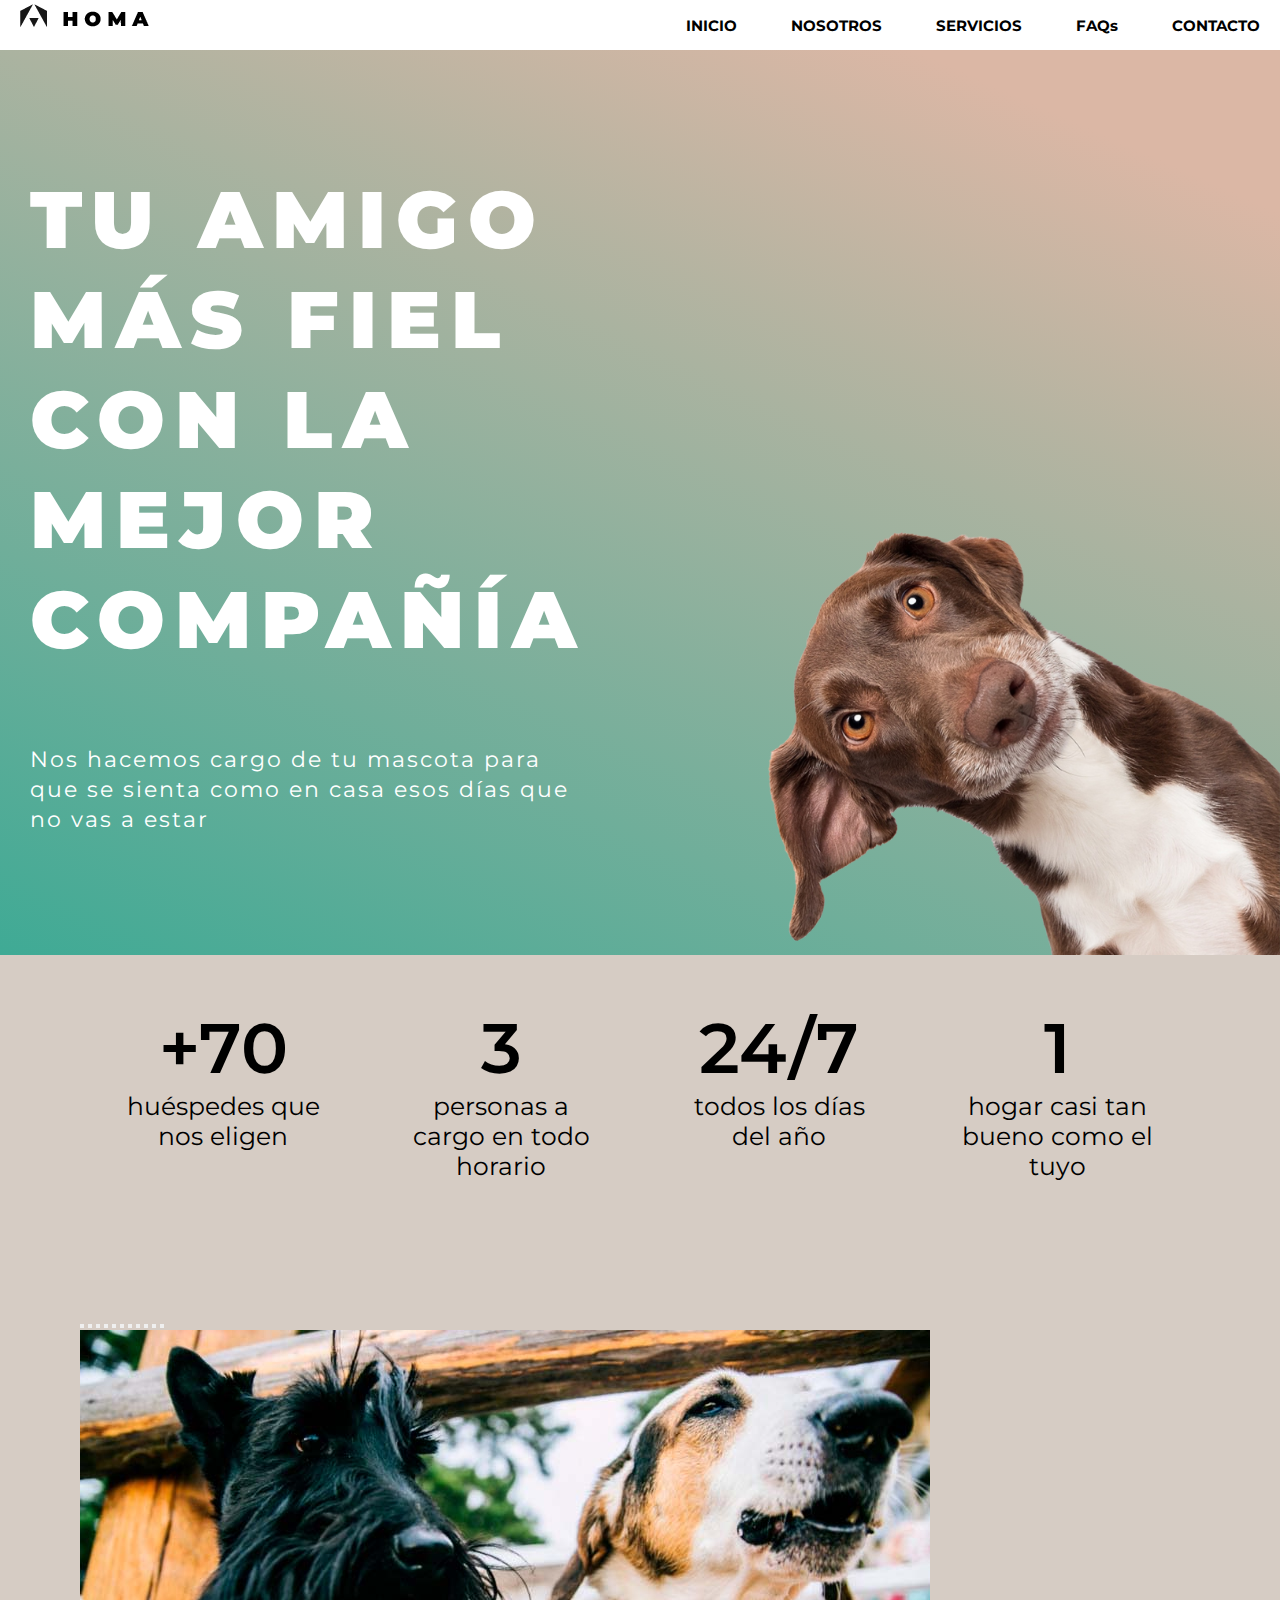
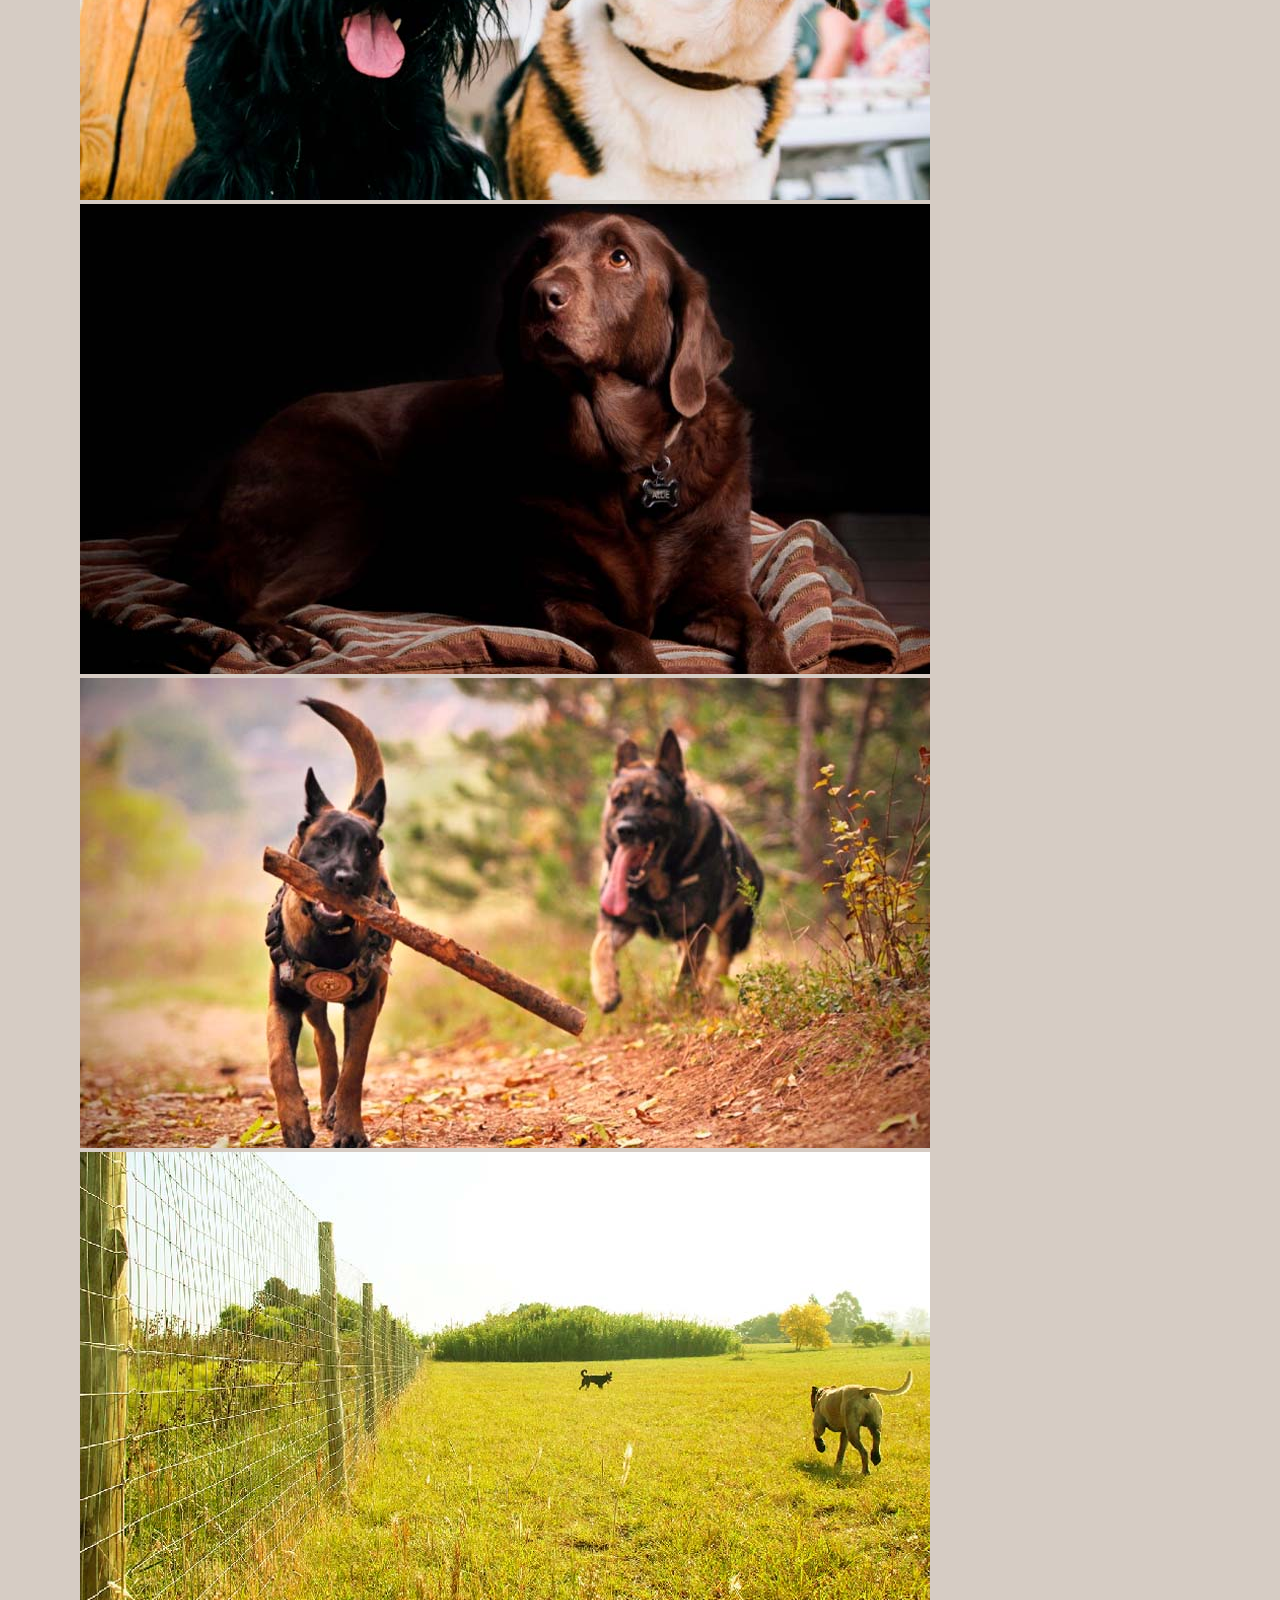
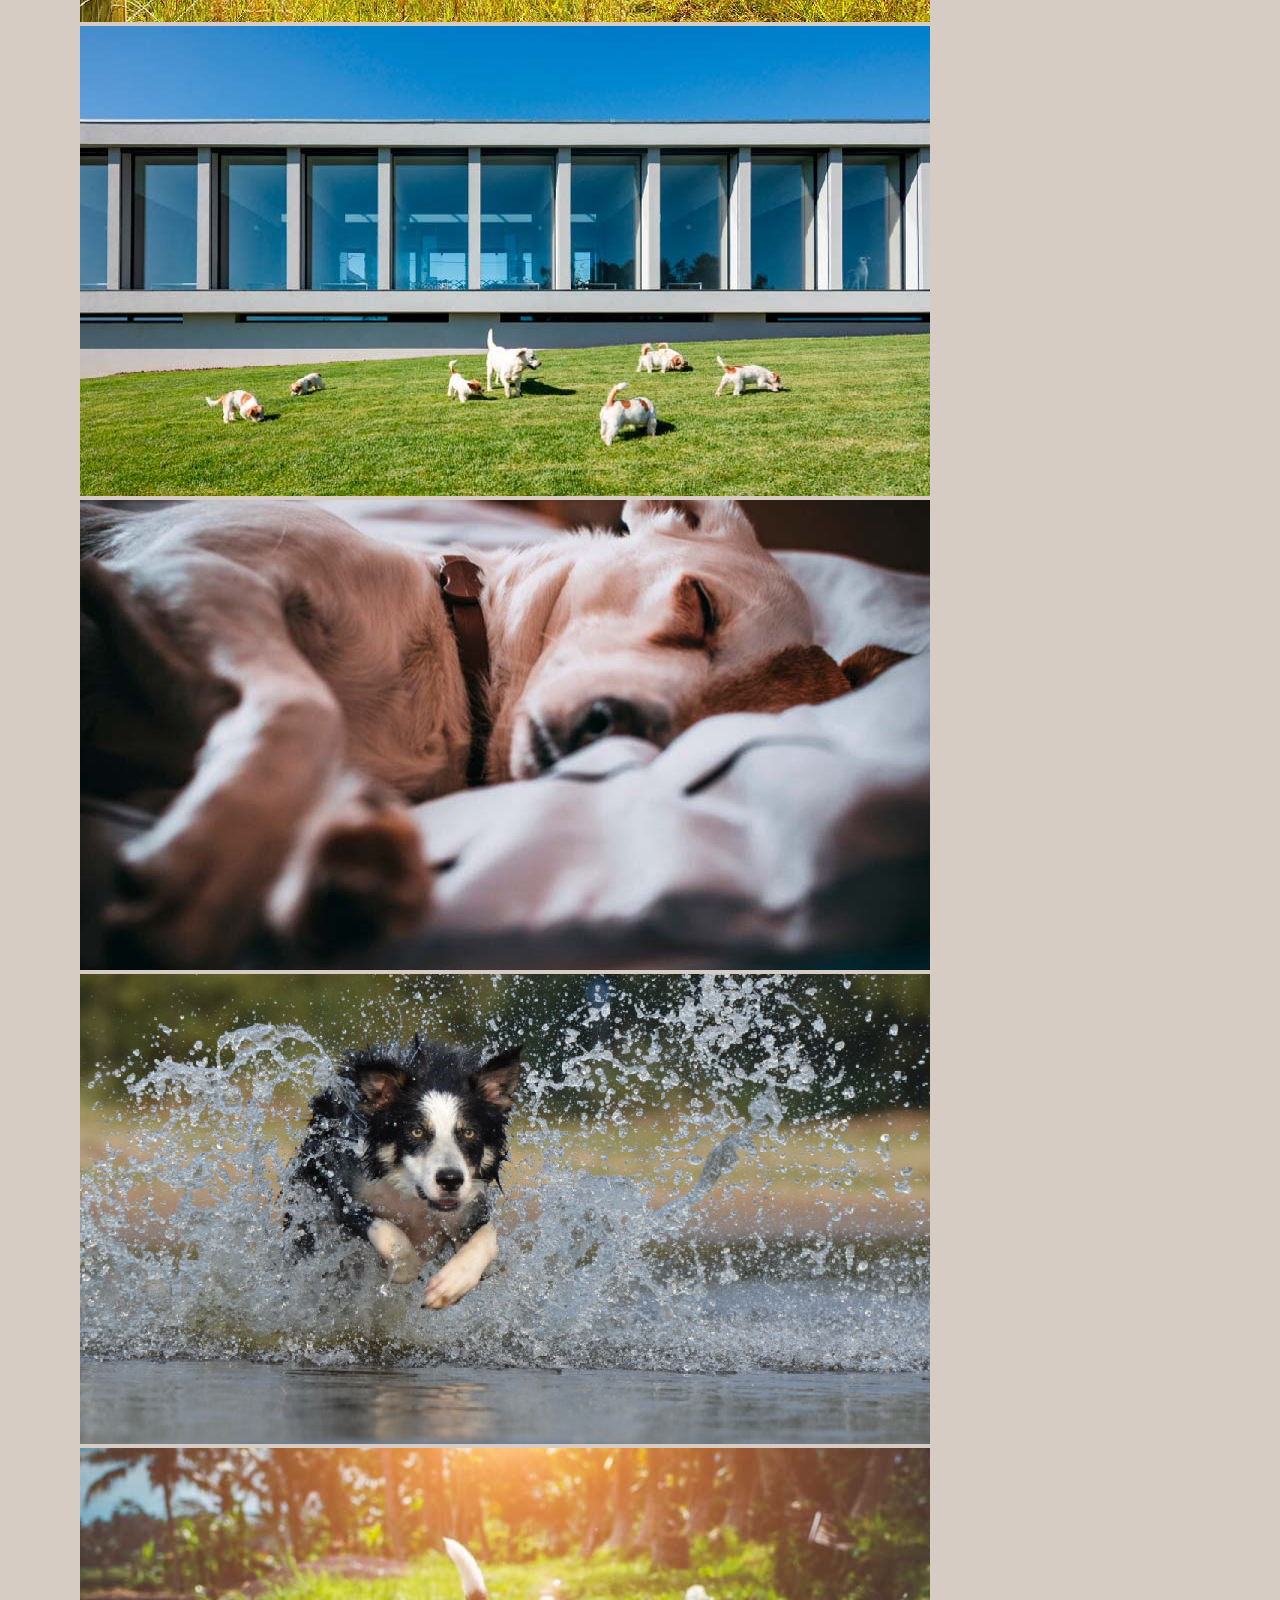
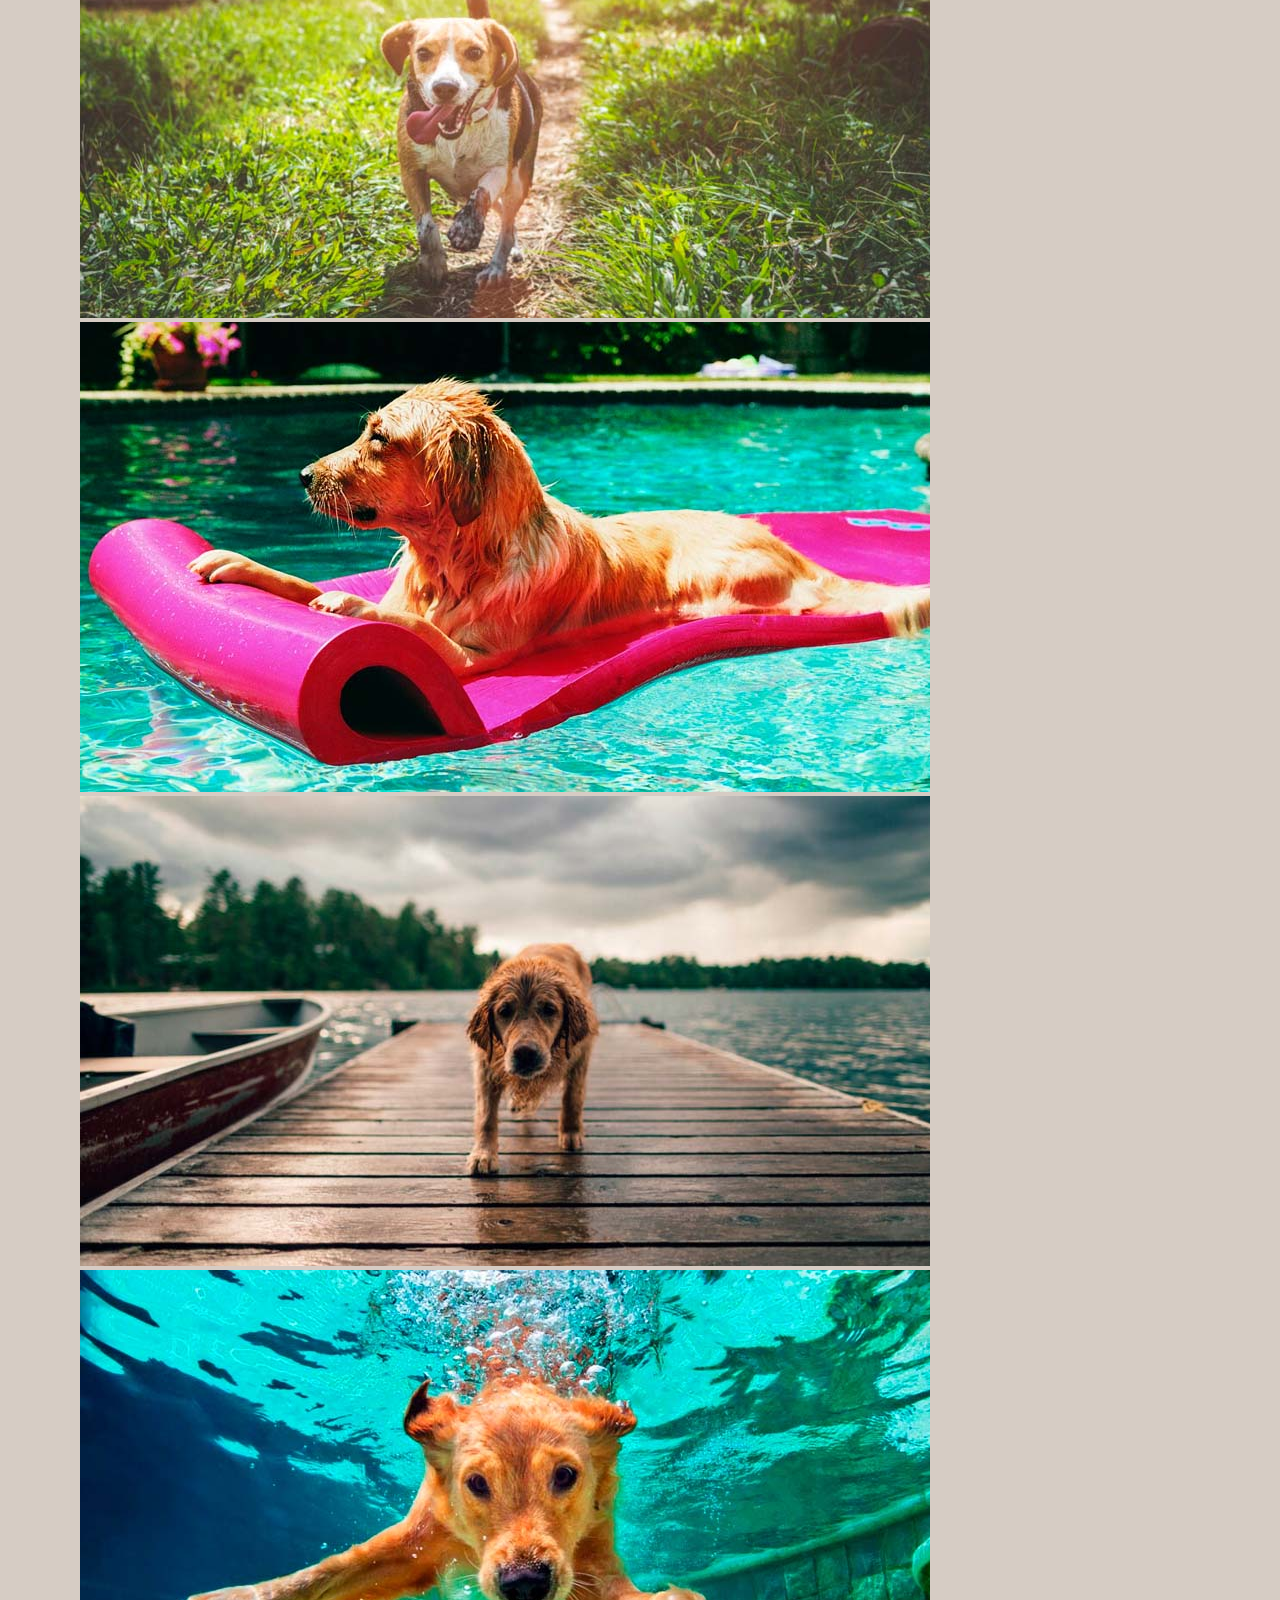
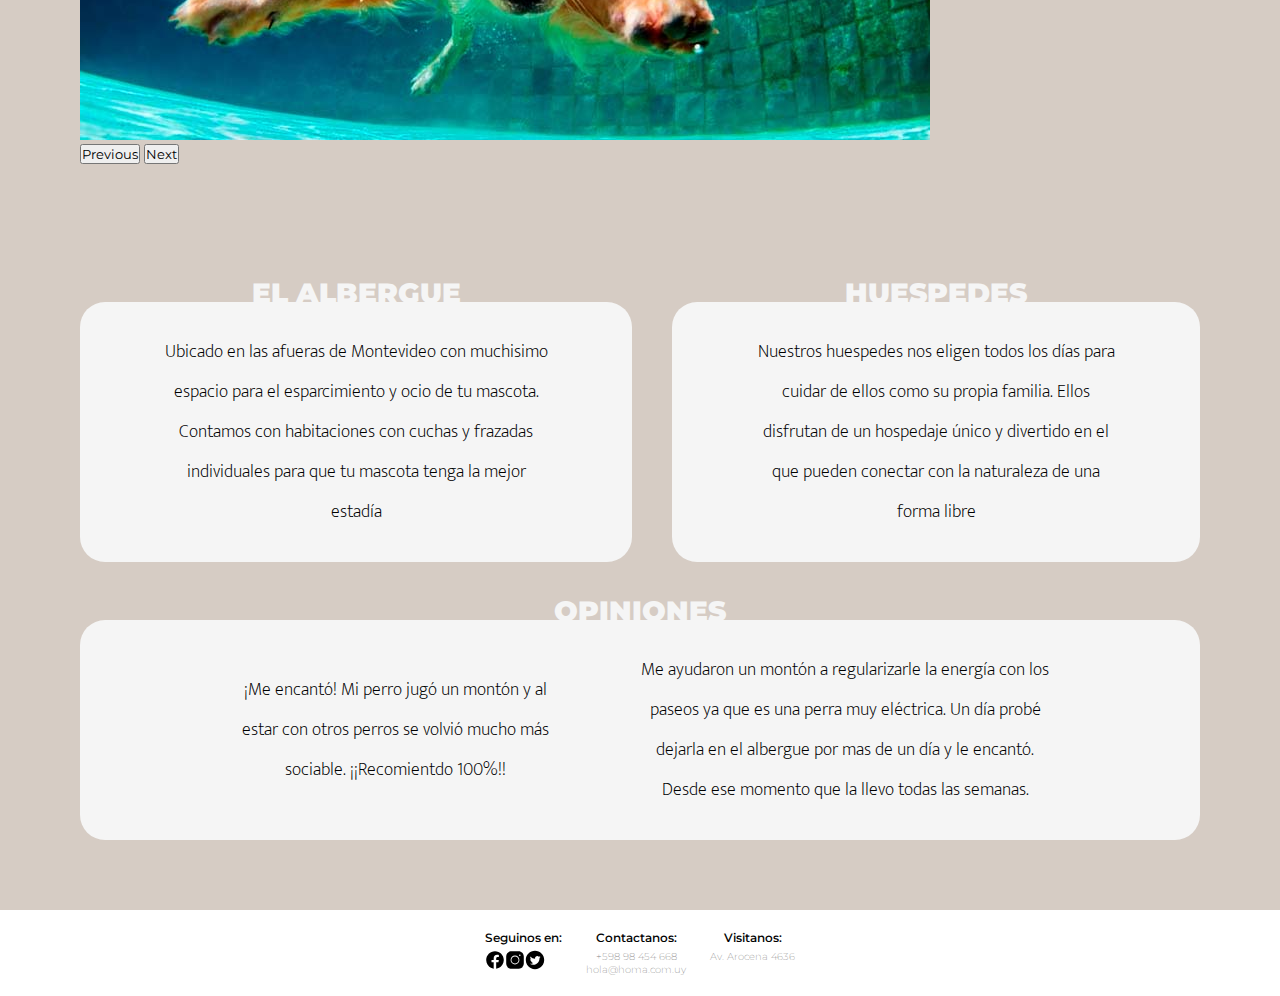
==== index.html @ 196295f3 "first commit" ====
<!DOCTYPE html>
<html lang="en">
<head>
    <meta charset="UTF-8">
    <meta http-equiv="X-UA-Compatible" content="IE=edge">
    <meta name="viewport" content="width=device-width, initial-scale=1.0">
    <link href="https://cdn.jsdelivr.net/npm/bootstrap@5.0.2/dist/css/bootstrap.min.css" rel="stylesheet" integrity="sha384-EVSTQN3/azprG1Anm3QDgpJLIm9Nao0Yz1ztcQTwFspd3yD65VohhpuuCOmLASjC" crossorigin="anonymous">
    <link rel="stylesheet" href="./css/style.css">
    <title>HOMA | Inicio</title>
</head>

<body>
    <header>
        <section>
            <a class="link" href="index.html"><img src="./images/i-logo.png" alt="logo geometrico con texto homa"> </a>
        </section>
        <nav>
            <ul>
                <li>
                    <a href="index.html">INICIO</a>
                </li>
                <li>
                    <a href="./pages/nosotros.html">NOSOTROS</a>
                </li>
                <li>
                    <a href="./pages/servicios.html">SERVICIOS</a>
                </li>
                <ili>
                    <a href="./pages/faqs.html">FAQs</a>
                </li>
                <li>
                    <a href="./pages/contacto.html">CONTACTO</a>
                </li>
            </ul>
        </nav>
    </header>

        <main class="index__main">
            <div class="main__txt">
                <h1 class="main__title">TU AMIGO MÁS FIEL CON LA MEJOR COMPAÑÍA</h1>
                <h2 class="main__title" id="main__subtitle">Nos hacemos cargo de tu mascota para que se sienta como en
                    casa esos días que no vas a estar </h2>
            </div>
            <div class="main__img">
                <img src="./images/main-perro.png" alt="Perro con nieve en la nariz">
            </div>
        </main>

        <section class="index__ribbon">
            <div class="ribbon__txt">
                <h2 class="ribbon__h2">+70</h2>
                <h3 class="ribbon__h3">huéspedes que nos eligen</h3>
            </div>
            <div class="ribbon__txt">
                <h2 class="ribbon__h2">3</h2>
                <h3 class="ribbon__h3">personas a cargo en todo horario</h3>
            </div>
            <div class="ribbon__txt">
                <h2 class="ribbon__h2">24/7</h2>
                <h3 class="ribbon__h3">todos los días del año</h3>
            </div>
            <div class="ribbon__txt">
                <h2 class="ribbon__h2">1</h2>
                <h3 class="ribbon__h3">hogar casi tan bueno como el tuyo</h3>
            </div>
        </section>
    
        <section class="index__images">
            <div id="carouselExampleIndicators" class="carousel slide" data-bs-ride="carousel">
                <div class="carousel-indicators">
                    <button type="button" data-bs-target="#carouselExampleIndicators" data-bs-slide-to="0"
                        class="active" aria-current="true" aria-label="Slide 1"></button>
                    <button type="button" data-bs-target="#carouselExampleIndicators" data-bs-slide-to="1"
                        aria-label="Slide 2"></button>
                    <button type="button" data-bs-target="#carouselExampleIndicators" data-bs-slide-to="2"
                        aria-label="Slide 3"></button>
                    <button type="button" data-bs-target="#carouselExampleIndicators" data-bs-slide-to="3"
                        aria-label="Slide 4"></button>
                    <button type="button" data-bs-target="#carouselExampleIndicators" data-bs-slide-to="4"
                        aria-label="Slide 5"></button>
                    <button type="button" data-bs-target="#carouselExampleIndicators" data-bs-slide-to="5"
                        aria-label="Slide 6"></button>
                    <button type="button" data-bs-target="#carouselExampleIndicators" data-bs-slide-to="6"
                        aria-label="Slide 7"></button>
                    <button type="button" data-bs-target="#carouselExampleIndicators" data-bs-slide-to="7"
                        aria-label="Slide 8"></button>
                    <button type="button" data-bs-target="#carouselExampleIndicators" data-bs-slide-to="8"
                        aria-label="Slide 9"></button>
                    <button type="button" data-bs-target="#carouselExampleIndicators" data-bs-slide-to="9"
                        aria-label="Slide 10"></button>
                    <button type="button" data-bs-target="#carouselExampleIndicators" data-bs-slide-to="10"
                        aria-label="Slide 11"></button>
                </div>
                <div class="carousel-inner">
                    <div class="carousel-item active">
                        <img src="./images/hotel-lago-ocio.jpg" class="d-block w-100" alt="perros negros mojados en la orilla de un rio">
                    </div>
                    <div class="carousel-item">
                        <img src="./images/hotel-cama.jpg" class="d-block w-100" alt="perro marron en su cucha">
                    </div>
                    <div class="carousel-item">
                        <img src="./images/hotel-ocio.jpg" class="d-block w-100" alt="ovejeros alemanes corriendo y jugando">
                    </div>
                    <div class="carousel-item">
                        <img src="./images/hotel-campo.jpg" class="d-block w-100" alt="zona de recreacion de huespedes">
                    </div>
                    <div class="carousel-item">
                        <img src="./images/hotel-canino.jpg" class="d-block w-100" alt="fachada interior del hotel">
                    </div>
                    <div class="carousel-item">
                        <img src="./images/hotel-descanso.jpg" class="d-block w-100" alt="perro descansando en su cucha">
                    </div>
                    <div class="carousel-item">
                        <img src="./images/hotel-lago-01.jpg" class="d-block w-100" alt="perro corriendo hacia el agua del lago">
                    </div>
                    <div class="carousel-item">
                        <img src="./images/hotel-parque.jpg" class="d-block w-100" alt="perro jugando en el sector parquizado">
                    </div>
                    <div class="carousel-item">
                        <img src="./images/hotel-piscina.jpg" class="d-block w-100" alt="perros jugando en la psicina">
                    </div>
                    <div class="carousel-item">
                        <img src="./images/hotel-lago.jpg" class="d-block w-100" alt="perro en un paseo por el muelle">
                    </div>
                    <div class="carousel-item">
                        <img src="./images/hotel-piscina-perro.jpg" class="d-block w-100" alt="perro nadando en la piscina">
                    </div>
                </div>
                <button class="carousel-control-prev" type="button" data-bs-target="#carouselExampleIndicators"
                    data-bs-slide="prev">
                    <span class="carousel-control-prev-icon" aria-hidden="true"></span>
                    <span class="visually-hidden">Previous</span>
                </button>
                <button class="carousel-control-next" type="button" data-bs-target="#carouselExampleIndicators"
                    data-bs-slide="next">
                    <span class="carousel-control-next-icon" aria-hidden="true"></span>
                    <span class="visually-hidden">Next</span>
                </button>
            </div>
        </section>
    
        <div class="index__section">
            <section class="index__info">
                <div class="description" id="albergue">
                    <h3 class="index__title">EL ALBERGUE</h3>
                    <p class="description__txt">Ubicado en las afueras de Montevideo con muchisimo espacio para el esparcimiento y ocio de tu mascota. Contamos con habitaciones con cuchas y frazadas individuales para que tu mascota tenga la mejor estadía</p>
                </div>   
                <div class="description" id="description__huespedes">
                    <h3 class="index__title">HUESPEDES</h3>
                    <p class="description__txt" id="description__txt__huespedes">Nuestros huespedes nos eligen todos los días para cuidar de ellos como su propia familia. Ellos disfrutan de un hospedaje único y divertido en el que pueden conectar con la naturaleza de una forma libre</p>
        
                </div>   
            </section>
        
            <section class="index__opiniones">
                <!-- sección comentarios y testimonios -->
                <div class="description__opiniones">
                    <h3 class=index__title>OPINIONES</h3>
                    <div  class="description__txt" id="description__txt__opiniones" >
                        <p class="opiniones">¡Me encantó! Mi perro jugó un montón y al estar con otros perros se volvió mucho más sociable. ¡¡Recomientdo 100%!!</p>
                        <p class="opiniones" id="opiniones__derecha"> Me ayudaron un montón a regularizarle la energía con los paseos ya que es una perra muy eléctrica. Un día probé dejarla en el albergue por mas de un día y le encantó. Desde ese momento que la llevo todas las semanas. </p>
                    </div>
                </div>
            </section>
        </div>
        
    

    <footer>
        <section>
            <h2 class="socialmedia">Seguinos en:</h2>
            <div class="footerimg">
                <img src="./images/f-facebook.svg" alt="icono de facebook. hacer click para dirigirte a nuestra página">
                <img src="./images/f-instagram.svg" alt="icono de facebook. hacer click para dirigirte a nuestra página">
                <img src="./images/f-twitter.svg" alt="icono de twitter. hacer click para dirigirte a nuestra pagina">
            </div>
        </section>

        <section>
            <h2>Contactanos:</h2>
            <h3>+598 98 454 668</h3>
            <h3>hola@homa.com.uy</h3>
        </section>

        <section>
            <h2>Visitanos:</h2>
            <h3>Av. Arocena 4636</h3>
        </section>

    </footer>
    <script src="https://cdn.jsdelivr.net/npm/bootstrap@5.0.2/dist/js/bootstrap.bundle.min.js" integrity="sha384-MrcW6ZMFYlzcLA8Nl+NtUVF0sA7MsXsP1UyJoMp4YLEuNSfAP+JcXn/tWtIaxVXM" crossorigin="anonymous"></script>
</body>
</html>
---- css/style.css ----
@import url('https://fonts.googleapis.com/css2?family=Montserrat:ital,wght@0,100;0,200;0,300;0,400;0,500;0,600;0,700;0,800;0,900;1,400&family=Mukta:wght@200;300;400;500;600;700;800&display=swap');


/*mobile*/


@media (min-width: 320px) {
    
*{  font-family: 'Montserrat';
}

*{  margin: 0;
    padding: 0;
}

ul li{
    list-style-type: none;
    display: inline-block;
}

p{
    font-family: 'Mukta', sans-serif;
}

header{
    background-color: rgba(255, 255, 255, 0.466);
    margin:10px;
    width: fit-content;
    height: 30px;
    display: flex;
    align-items: center;
}

header section{
    margin: 10px;
}

nav{    
    position: absolute;
    right:20px;
    word-spacing: 50px;
    font-weight: 700;
    font-size: 15px;
    
}

a{
    color: black;
    font-size: 15px;
    transition: 0.25s;
}
a:link{
    text-decoration: none;
}
a:hover{
    color: rgb(148, 148, 148);
}

.a img{
width: 170px;
height: 38px;
}

footer h2 {
    font-size: 12px;
    font-weight: 550;
    color: black;
    text-align: center;
    margin-bottom: 5px;
}

footer h3{
    font-size: 10px;
    color:rgb(133, 133, 133);
    font-weight: 200;
    text-align: center;
}

footer{
    display: flex;
    justify-content: center;
    align-items:flex-start;
    margin-top: 20px;
    margin-bottom: 20px;
}

footer section{
    margin: 0 12px 0 12px
}

footer img{
    height: 20px;
    width: 20px;
}

.socialmedia{
    display: flex;
    flex-direction: column;
    align-items: center;
}

.footerimg{
    display: flex;
    flex-direction: row;
    align-items: center;
}

h1{
    color: rgb(214 204 196);
    line-height: 0.65;
    font-size: 40px;
    font-weight: 900;
    padding-top: 40px;
    text-align: center;
}

.index__content{
    background-color: rgb(214 204 196);
}

.main__txt{
    margin: 20px 30px 20px 30px;
}
.main__title{
    font-size: 30px;
    font-family: 'Montserrat';
    letter-spacing: 10px;
    line-height: 56px;
    color: white;
    font-style: normal;
    font-weight: 900;
    text-align: center;
    grid-area: maintitle;
}

#main__subtitle{
    font-size: 18px;
    font-weight: 400;
    letter-spacing: 2px;
    line-height: 30px;
    color: white;
    grid-area: mainsub;
    padding: 30px 65px 30px 65px;
}

.main__img{
    display: flex;
    justify-content: flex-end;
}

main img{
    margin-top: 30px;
    max-height: 300px;
    grid-area: mainimg;
}

.index__main{
    background: linear-gradient(24deg, rgba(63,170,149,1) 0%, rgba(219,183,165,1) 89%);
    justify-content: space-between;
    display: grid;
    grid-template-areas: 
    "maintitle"
    "mainsub"
    "mainimg";
}

.index__ribbon{
    padding: 20px 25px 20px 25px;
    background-color: rgb(214 204 196);
    display: flex;
    flex-direction: row;
    align-items: flex-start;
}

.ribbon__txt{
    padding: 0px 17px 0px 17px;
    display: flex;
    flex-direction: column;
    align-items: center;
}

.ribbon__h2{
    text-align: center;
    font-size: 30px;
    font-weight: 600;
}

.ribbon__h3{
    text-align: center;
    font-size: 12px;
    font-weight: 400;
}

.index__images{
    background-color: rgb(214 204 196);
    border-radius: 30px;
}

.instalaciones__img{
    width: 100%;
}

.index__section{
    background-color: rgb(214 204 196);
    padding: 20px 0 50px 0;
}

.index__info, .index__opiniones{
    display: flex;
    flex-direction: column;
    align-items: center;
}

.description, .description__opiniones{
    display: flex;
    flex-direction: column;
    align-items: center;
    margin: 20px 50px 20px 50px;
}

.index__title{
    color: rgb(245, 245, 245);
    line-height: 0.65;
    font-size: 28px;
    font-weight: 900;
    text-align: end;
    margin: 0;
}

.description__txt{
    background-color: rgb(245, 245, 245);
    font-size: 18px;
    font-weight: 200;
    text-align: center;
    line-height: 40px;
    padding: 30px 60px 30px 60px;
    border-radius: 25px;

}

.opiniones{
    margin-bottom: 40px;
}

#opiniones__derecha{
    margin: 40px 0 0 0 
}

.main__images{
    background-color: rgb(214 204 196);
    padding: 30px 80px 30px 80px;
    display: flex;
    flex-direction: row;
    justify-content: space-between;
}

.index__img{
    max-width: 12%;
    border-radius: 15px;
    display: flex;
    border: 2px solid white;
}

.nosotros, .servicios, .faqs{
    background-color: rgb(214 204 196);
    padding: 20px;
}
.nosotros__bubble, .servicios__bubble, .faq__bubble{
    background-color: rgb(245, 245, 245);
    border-radius: 25px;
    margin: 20px 0px 20px 0px;
    display: flex;
    flex-direction: column;
    align-items: center;
}

.nosotros__title, .servicios__title{
    color: rgb(84, 160, 148);
    text-align: center;
    font-size: 22px;
    font-weight: 900;
    margin: 30px 20px 10px 20px;
}

#nosotros__title__vision{
    margin: 5px 20px 10px 20px;
}

.nosotros__subtitle{
    text-align: center;
    font-size: 14px;
    font-weight: 500;
    padding: 10px;
}

.nosotros__txt, .servicios__txt, .faqs__txt{
    font-size: 16px;
    font-weight: 300;
    text-align: center;
    margin: 0 15px 0 15px;
    padding: 0 20px 30px 20px;
}

.nosotros__cofounders{
    display: flex;
    align-items: center;
    display: grid;
    grid-template-columns: 1fr 1fr ;
}
.cofounder{
    display: flex;
    flex-direction: column;
    align-items: center;
    padding: 10px;
}

#cofounder1{
    padding: 0 0 0 35px;
}

#cofounder2{
    padding: 0 35px 0 0;
}
.equipo__icon{
    max-width: 60px;
}

.equipo__img{
    max-width: 90%;
    margin-top: 20px;
}


.faq__title{
    line-height: 1;
}

.faq__title__2{
    padding-top: 10px;
}

.faqs__enquiry{
    margin: 30px 15px 30px 15px;
}

#faqs__question{
    font-size: 15px;
    font-weight: 500;
    padding-bottom: 10px;
    margin-bottom: 0;
}

.formulario{
    width: 100%;
    height: 75vh;
    background-color: rgb(214 204 196);
}
}


/*desktop*/

@media (min-width: 1024px){

    main h1{
        text-align: left;
        margin-left: 20px;
    }

    .index__main{
        display: grid;
        grid-template-columns: 60% 40%;
        min-height: 800px;
        grid-template-areas: none;
    }

    .main__txt{
        display: flex;
        flex-direction: column;
    }
    
    .main__title{
        font-size: 80px;
        font-family: 'Montserrat';
        letter-spacing: 10px;
        line-height: 100px;
        color:white;
        font-style: normal;
        font-weight: 900;
        text-align: left;
        margin: 100px 150px 75px 0;
        padding: 0;
    }
    
    #main__subtitle{
        font-size: 22px;
        font-weight: 400;
        letter-spacing: 2px;
        margin: 0 150px 100px 0;
        padding: 0;
    }

    .main__img{
        display: flex;
        align-items: flex-end;
        justify-content: flex-end;
    }

    main img{
        margin: 0;
        width: 100%;
        max-height: 100%;
        object-fit: cover;
        object-position: bottom;
    }

    .index__ribbon{
        padding: 50px 50px 50px 50px;
        background-color: rgb(214 204 196);
        justify-content: space-evenly;
    }
    
    .ribbon__txt{
        padding: 0;
        display: flex;
        flex-direction: column;
        align-items: center;
        max-width: 210px;
    }
    
    .ribbon__h2{
        text-align: center;
        font-size: 70px;
        font-weight: 600;
    }
    
    .ribbon__h3{
        text-align: center;
        font-size: 25px;
        font-weight: 400;
    }

    .index__images{
        background-color: rgb(214 204 196);
        border-radius: 0;
        padding: 80px;
    }

    .carousel-inner{
        border-radius: 30px;
    }


    .index__info{
        display: flex;
        flex-direction: row;
        align-items: center;
    }
    
    .description{
        display: flex;
        flex-direction: column;
        align-items: center;
        margin: 20px 20px 20px 80px;
    }

    #description__huespedes{
        margin: 20px 80px 20px 20px;
    }
    

    .index__title{
        color: rgb(245, 245, 245);
        line-height: 0.65;
        font-size: 28px;
        font-weight: 900;
        text-align: end;
    }
    
    .description__txt{
        background-color: rgb(245, 245, 245);
        font-size: 18px;
        font-weight: 200;
        text-align: center;
        line-height: 40px;
        padding: 30px 80px 30px 80px;
        border-radius: 25px;
    
    }

    .main__images{
        padding: 20px 80px 20px 80px;
    }

    .index__opiniones{
        display: flex;
        flex-direction: column;
        align-items: center;
        margin: 20px 80px 20px 80px;
        padding: 0
    }

    .description__opiniones{
        margin: 0;
        width: fit-content;
    }

    #description__txt__opiniones{
        display: flex;
        flex-direction: row;
        align-items: center;
        padding: 20px 150px 20px 150px;
    }

    .nosotros__bubble, .faq__bubble{
        margin: 10px 10px 10px 10px;
    }

    .servicios__bubble{
        margin: 40px 20px 40px 20px;
    }

    .servicios__txt{
        padding: 5px 50px 50px 50px;
    }

    .equipo{
            grid-area: equipo;
        }
    
    .comienzos{
            grid-area: comienzos;
        }
    
    .mv{
            grid-area: mv;
        }
    
    .valores{
            grid-area: valores;
        }

    .nosotros{
            display: grid;
            grid-template-areas: 
            "equipo equipo equipo mv valores"
            "equipo equipo equipo mv valores"
            "equipo equipo equipo mv valores"
            "comienzos comienzos comienzos mv valores";
            }

    .opiniones{
        max-width: 50%;
        padding: 10px 40px 10px 0px;
        margin: 0;
    }

    #opiniones__derecha{
        padding: 10px 0px 10px 40px;
        margin: 0;
    }

    .servicios{
        display: grid;
        grid-template-columns: 1fr 1fr 1fr;
        grid-template-rows: 100%;
    }

}
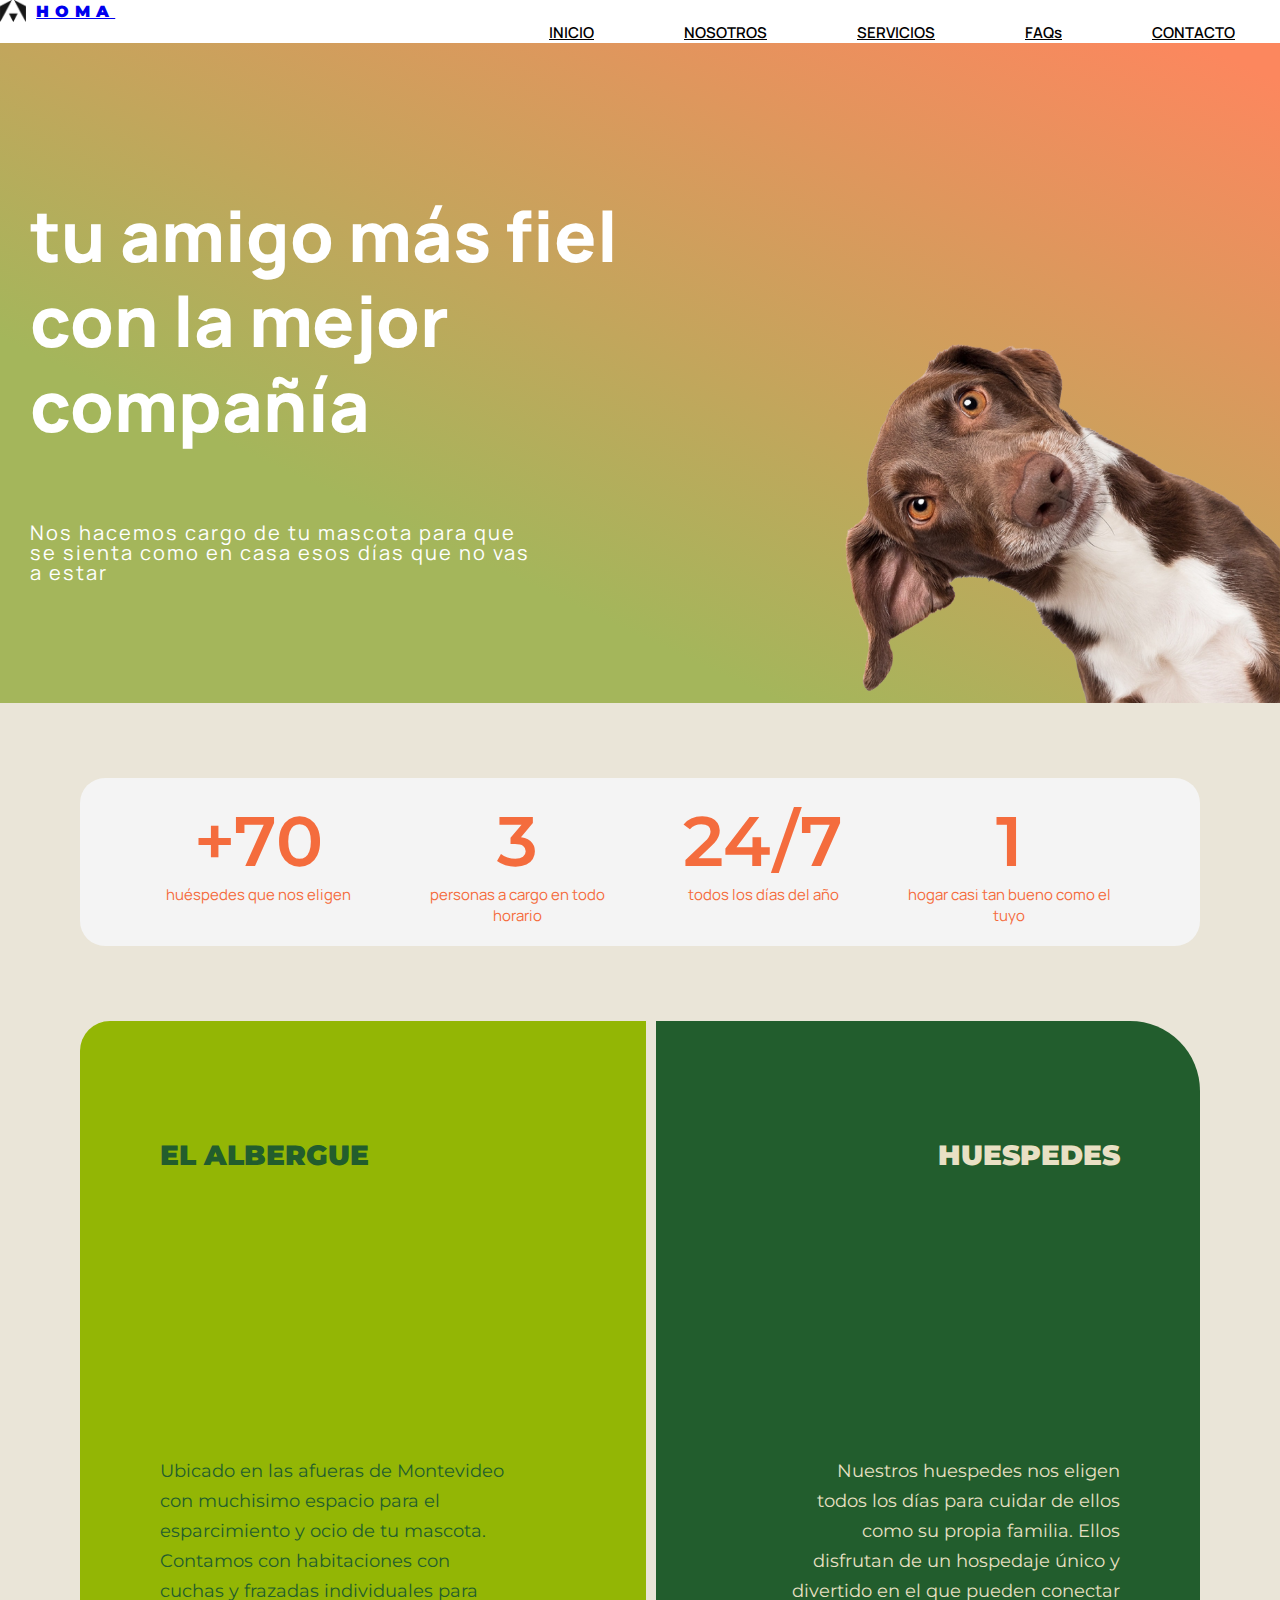
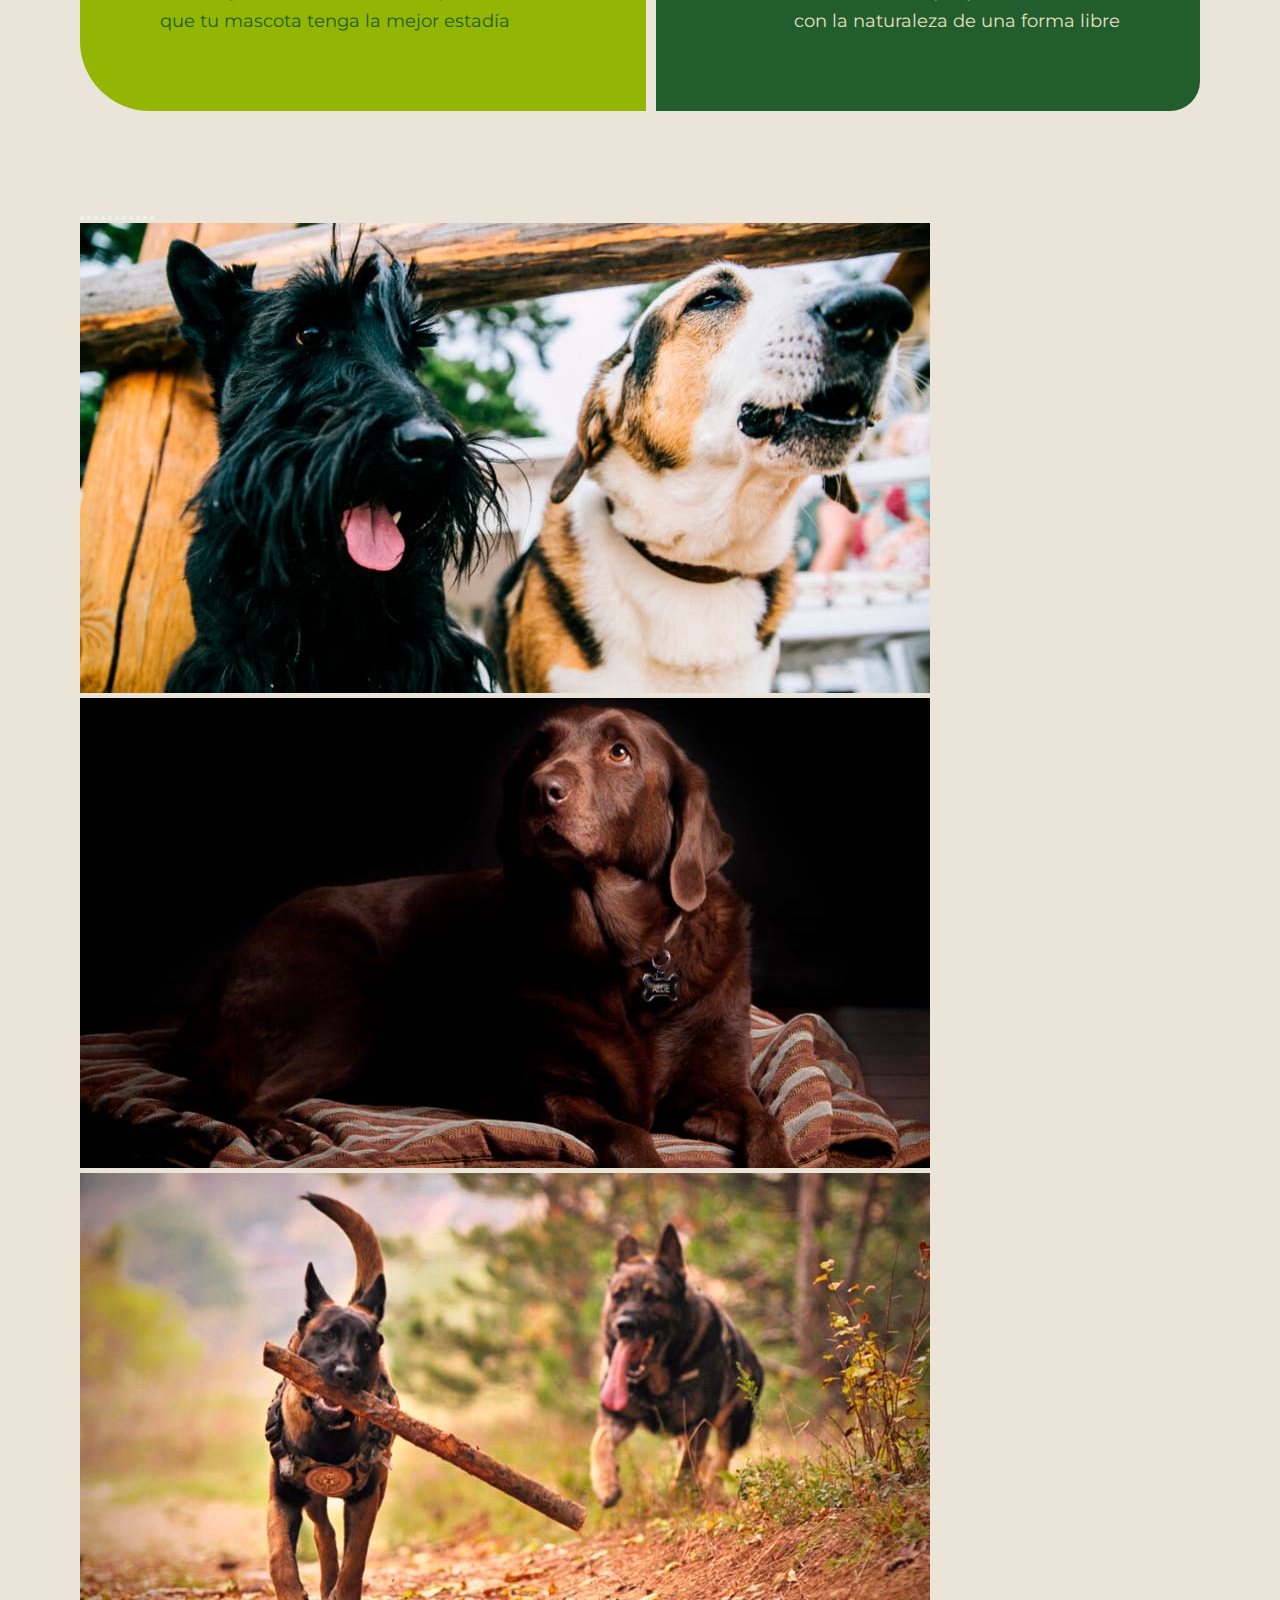
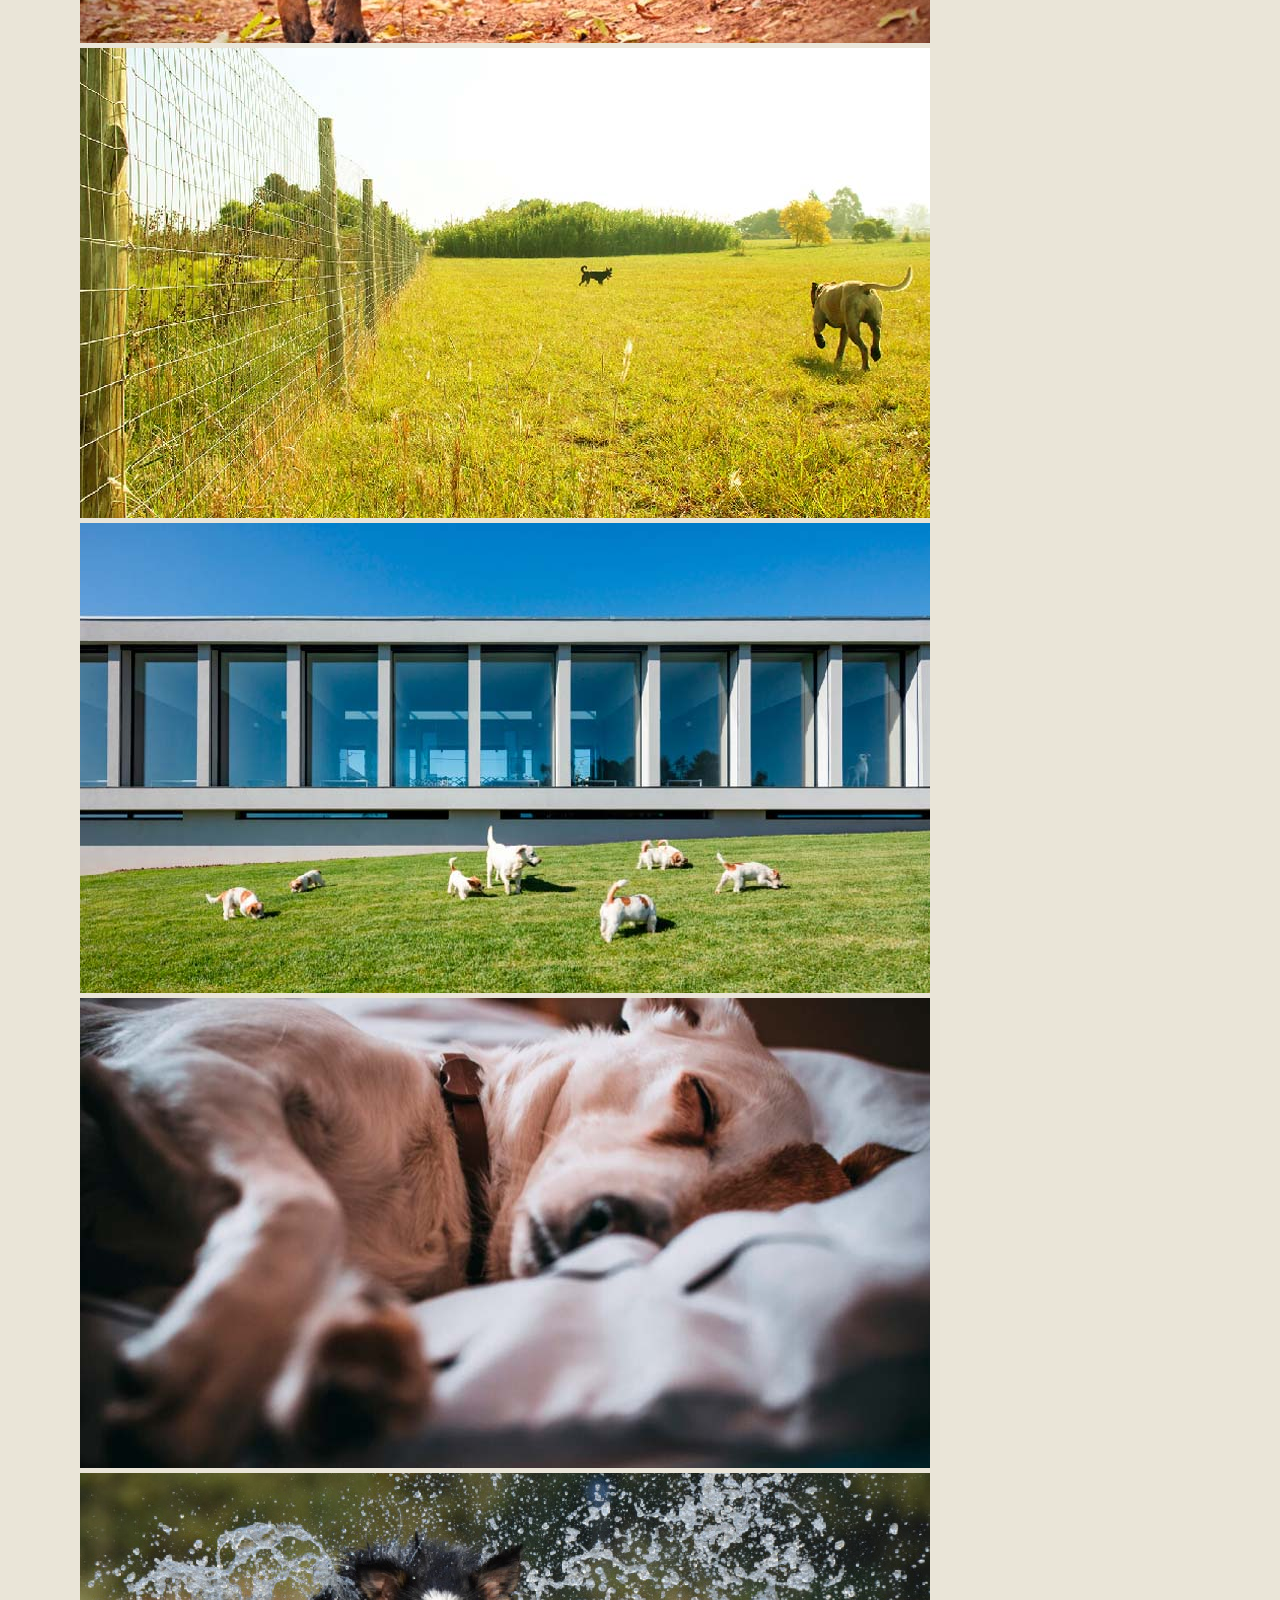
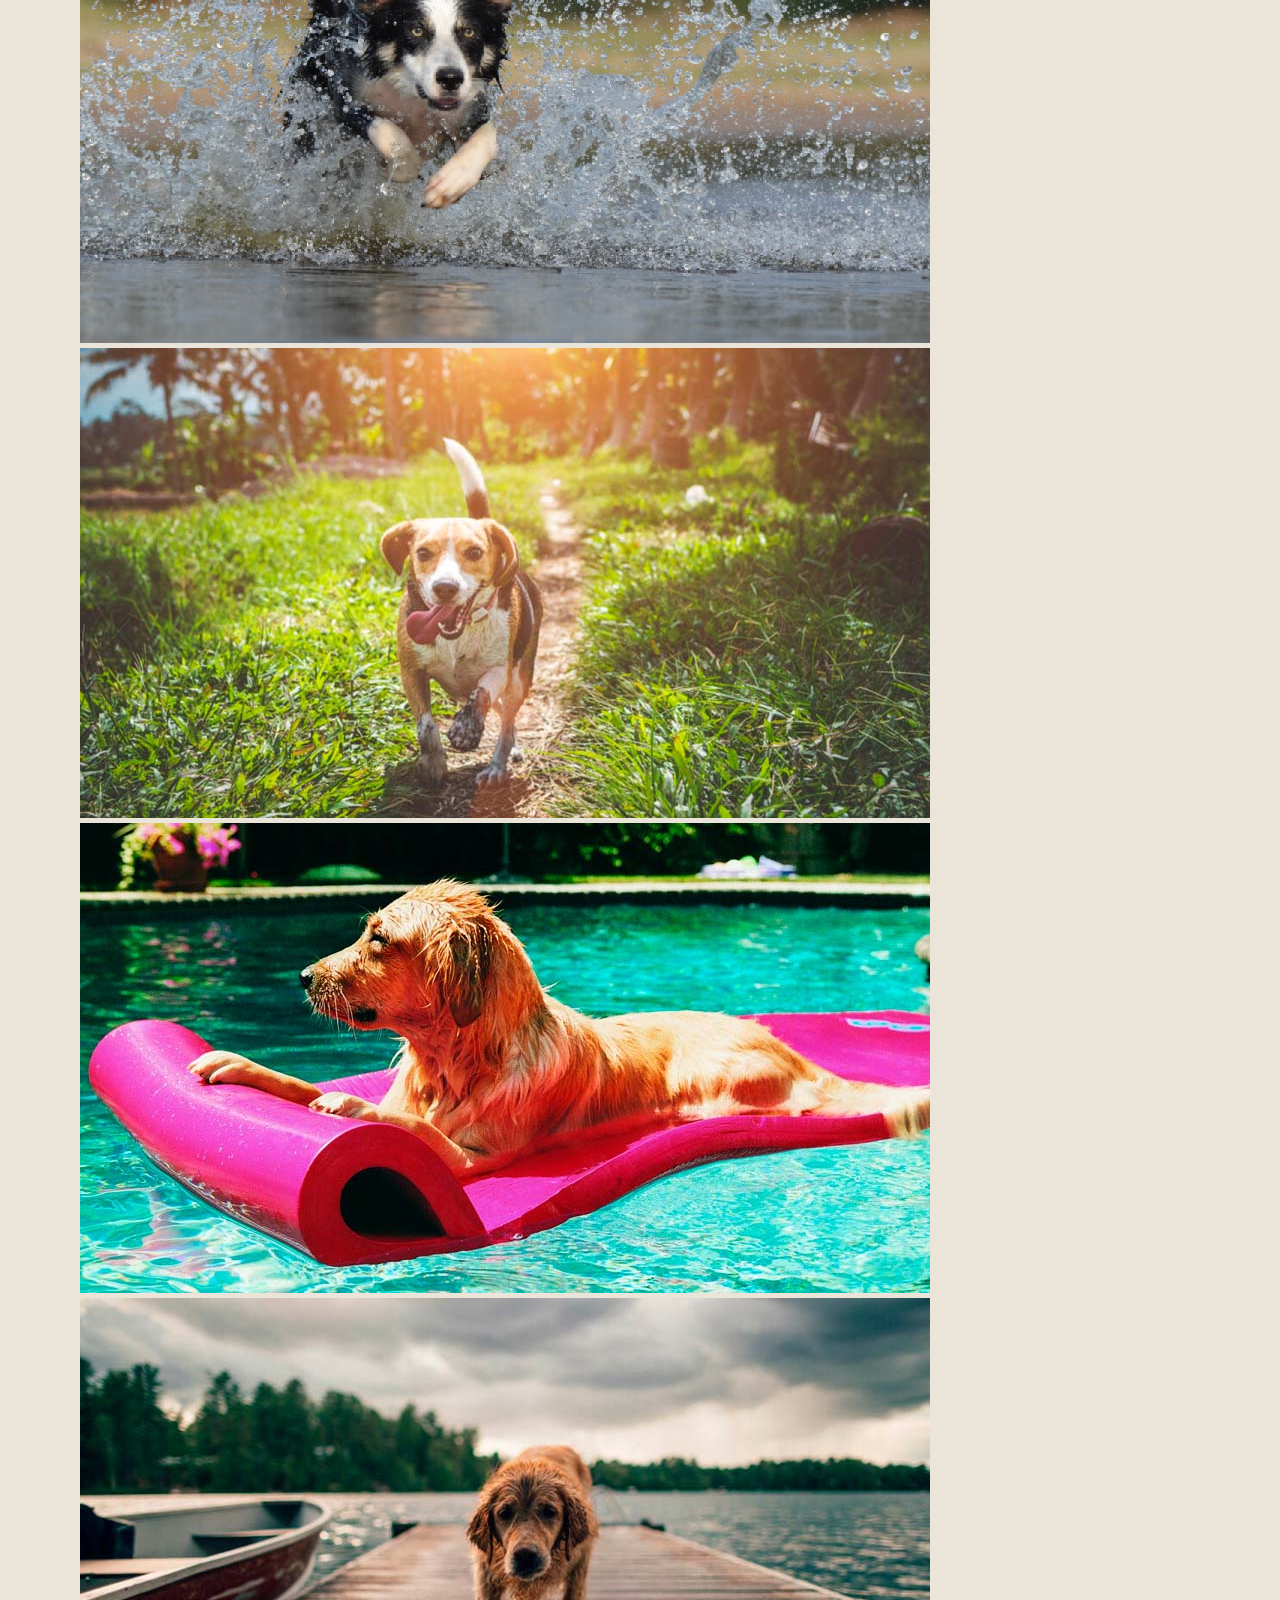
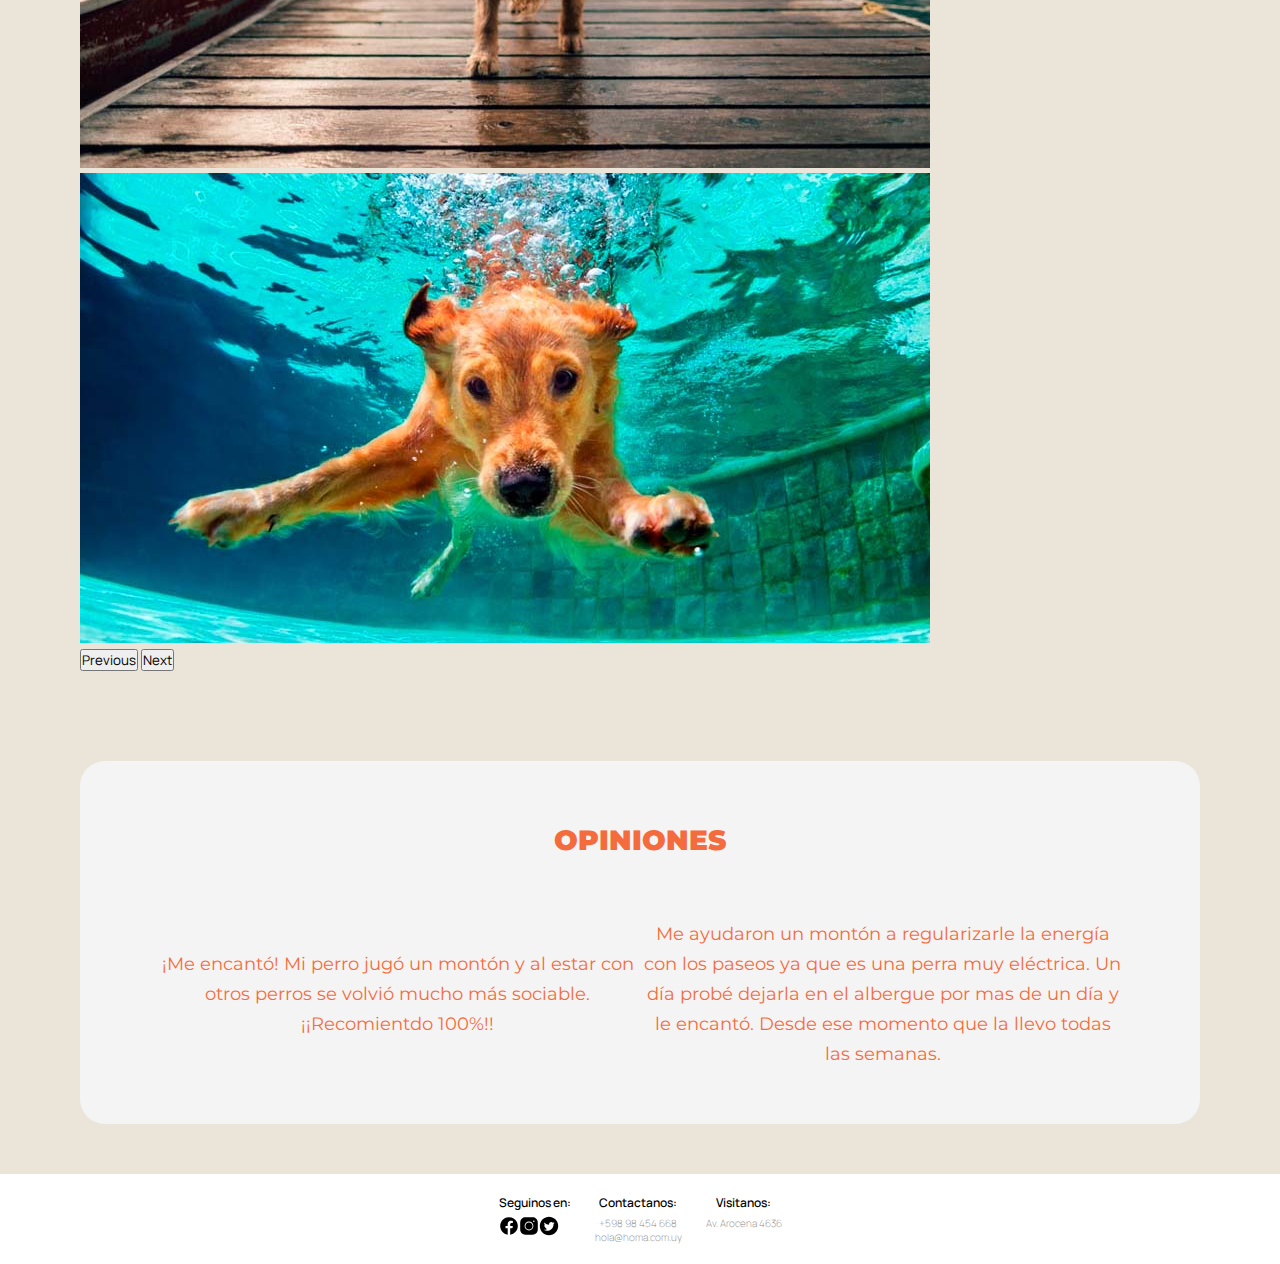
==== commit 30bb1147: "tercera pre entrega. cambios en htmls y colores de marca" ====
--- a/index.html
+++ b/index.html
@@ -4,166 +4,175 @@
     <meta charset="UTF-8">
     <meta http-equiv="X-UA-Compatible" content="IE=edge">
     <meta name="viewport" content="width=device-width, initial-scale=1.0">
+    <meta name="keywords" content="mascota, perro, hotel, veterinaria, albergue, gato">
+    <meta name="description" content="HOMA | Albergue de mascotas. Hotel - Guardería - Paseos - Traslados - Socialización | Atención las 24hs de los 365 días del año">
     <link href="https://cdn.jsdelivr.net/npm/bootstrap@5.0.2/dist/css/bootstrap.min.css" rel="stylesheet" integrity="sha384-EVSTQN3/azprG1Anm3QDgpJLIm9Nao0Yz1ztcQTwFspd3yD65VohhpuuCOmLASjC" crossorigin="anonymous">
-    <link rel="stylesheet" href="./css/style.css">
-    <title>HOMA | Inicio</title>
+    <link rel="stylesheet" href="./css/sassstyle.css">
+    <title>HOMA | INICIO</title>
 </head>
-
 <body>
     <header>
-        <section>
-            <a class="link" href="index.html"><img src="./images/i-logo.png" alt="logo geometrico con texto homa"> </a>
-        </section>
-        <nav>
-            <ul>
-                <li>
-                    <a href="index.html">INICIO</a>
-                </li>
-                <li>
-                    <a href="./pages/nosotros.html">NOSOTROS</a>
-                </li>
-                <li>
-                    <a href="./pages/servicios.html">SERVICIOS</a>
-                </li>
-                <ili>
-                    <a href="./pages/faqs.html">FAQs</a>
-                </li>
-                <li>
-                    <a href="./pages/contacto.html">CONTACTO</a>
-                </li>
-            </ul>
+        <nav class="navbar navbar-expand-lg navbar-light bg-light">
+            <div class="container-fluid">
+                <div class="navbar-logo">
+                    <img class="img-logo" src="./images/i-logo.png" alt="">
+                    <a class="navbar-brand" href="./index.html">HOMA</a>
+                </div>
+                <button class="navbar-toggler" type="button" data-bs-toggle="collapse" data-bs-target="#navbarNav"
+                    aria-controls="navbarNav" aria-expanded="false" aria-label="Toggle navigation">
+                    <span class="navbar-toggler-icon"></span>
+                </button>
+                <div class="collapse navbar-collapse" id="navbarNav">
+                    <ul class="navbar-nav">
+                        <li class="nav-item">
+                            <a class="nav-link" aria-current="page" href="./index.html">INICIO</a>
+                        </li>
+                        <li class="nav-item">
+                            <a class="nav-link" href="./pages/nosotros.html">NOSOTROS</a>
+                        </li>
+                        <li class="nav-item">
+                            <a class="nav-link" href="./pages/servicios.html">SERVICIOS</a>
+                        </li>
+                        <li class="nav-item">
+                            <a class="nav-link" href="./pages/faqs.html">FAQs</a>
+                        </li>
+                        <li class="nav-item">
+                            <a class="nav-link" href="./pages/contacto.html">CONTACTO</a>
+                        </li>
+                    </ul>
+                </div>
+            </div>
         </nav>
     </header>
 
-        <main class="index__main">
+    <main class="index__main">
             <div class="main__txt">
-                <h1 class="main__title">TU AMIGO MÁS FIEL CON LA MEJOR COMPAÑÍA</h1>
+                <h1 class="main__title">tu amigo más fiel con la mejor compañía</h1>
                 <h2 class="main__title" id="main__subtitle">Nos hacemos cargo de tu mascota para que se sienta como en
                     casa esos días que no vas a estar </h2>
             </div>
             <div class="main__img">
                 <img src="./images/main-perro.png" alt="Perro con nieve en la nariz">
             </div>
-        </main>
-
-        <section class="index__ribbon">
-            <div class="ribbon__txt">
-                <h2 class="ribbon__h2">+70</h2>
-                <h3 class="ribbon__h3">huéspedes que nos eligen</h3>
-            </div>
-            <div class="ribbon__txt">
-                <h2 class="ribbon__h2">3</h2>
-                <h3 class="ribbon__h3">personas a cargo en todo horario</h3>
-            </div>
-            <div class="ribbon__txt">
-                <h2 class="ribbon__h2">24/7</h2>
-                <h3 class="ribbon__h3">todos los días del año</h3>
-            </div>
-            <div class="ribbon__txt">
-                <h2 class="ribbon__h2">1</h2>
-                <h3 class="ribbon__h3">hogar casi tan bueno como el tuyo</h3>
-            </div>
-        </section>
+    </main>
+
+    <section class="ribbon">
+            <div class="index__ribbon">
+                <div class="ribbon__txt">
+                    <h2 class="ribbon__h2">+70</h2>
+                    <h3 class="ribbon__h3">huéspedes que nos eligen</h3>
+                </div>
+                <div class="ribbon__txt">
+                    <h2 class="ribbon__h2">3</h2>
+                    <h3 class="ribbon__h3">personas a cargo en todo horario</h3>
+                </div>
+                <div class="ribbon__txt">
+                    <h2 class="ribbon__h2">24/7</h2>
+                    <h3 class="ribbon__h3">todos los días del año</h3>
+                </div>
+                <div class="ribbon__txt">
+                    <h2 class="ribbon__h2">1</h2>
+                    <h3 class="ribbon__h3">hogar casi tan bueno como el tuyo</h3>
+                </div>
+            </div>
+            
+    </section>
     
-        <section class="index__images">
-            <div id="carouselExampleIndicators" class="carousel slide" data-bs-ride="carousel">
-                <div class="carousel-indicators">
-                    <button type="button" data-bs-target="#carouselExampleIndicators" data-bs-slide-to="0"
-                        class="active" aria-current="true" aria-label="Slide 1"></button>
-                    <button type="button" data-bs-target="#carouselExampleIndicators" data-bs-slide-to="1"
-                        aria-label="Slide 2"></button>
-                    <button type="button" data-bs-target="#carouselExampleIndicators" data-bs-slide-to="2"
-                        aria-label="Slide 3"></button>
-                    <button type="button" data-bs-target="#carouselExampleIndicators" data-bs-slide-to="3"
-                        aria-label="Slide 4"></button>
-                    <button type="button" data-bs-target="#carouselExampleIndicators" data-bs-slide-to="4"
-                        aria-label="Slide 5"></button>
-                    <button type="button" data-bs-target="#carouselExampleIndicators" data-bs-slide-to="5"
-                        aria-label="Slide 6"></button>
-                    <button type="button" data-bs-target="#carouselExampleIndicators" data-bs-slide-to="6"
-                        aria-label="Slide 7"></button>
-                    <button type="button" data-bs-target="#carouselExampleIndicators" data-bs-slide-to="7"
-                        aria-label="Slide 8"></button>
-                    <button type="button" data-bs-target="#carouselExampleIndicators" data-bs-slide-to="8"
-                        aria-label="Slide 9"></button>
-                    <button type="button" data-bs-target="#carouselExampleIndicators" data-bs-slide-to="9"
-                        aria-label="Slide 10"></button>
-                    <button type="button" data-bs-target="#carouselExampleIndicators" data-bs-slide-to="10"
-                        aria-label="Slide 11"></button>
-                </div>
-                <div class="carousel-inner">
-                    <div class="carousel-item active">
-                        <img src="./images/hotel-lago-ocio.jpg" class="d-block w-100" alt="perros negros mojados en la orilla de un rio">
-                    </div>
-                    <div class="carousel-item">
-                        <img src="./images/hotel-cama.jpg" class="d-block w-100" alt="perro marron en su cucha">
-                    </div>
-                    <div class="carousel-item">
-                        <img src="./images/hotel-ocio.jpg" class="d-block w-100" alt="ovejeros alemanes corriendo y jugando">
-                    </div>
-                    <div class="carousel-item">
-                        <img src="./images/hotel-campo.jpg" class="d-block w-100" alt="zona de recreacion de huespedes">
-                    </div>
-                    <div class="carousel-item">
-                        <img src="./images/hotel-canino.jpg" class="d-block w-100" alt="fachada interior del hotel">
-                    </div>
-                    <div class="carousel-item">
-                        <img src="./images/hotel-descanso.jpg" class="d-block w-100" alt="perro descansando en su cucha">
-                    </div>
-                    <div class="carousel-item">
-                        <img src="./images/hotel-lago-01.jpg" class="d-block w-100" alt="perro corriendo hacia el agua del lago">
-                    </div>
-                    <div class="carousel-item">
-                        <img src="./images/hotel-parque.jpg" class="d-block w-100" alt="perro jugando en el sector parquizado">
-                    </div>
-                    <div class="carousel-item">
-                        <img src="./images/hotel-piscina.jpg" class="d-block w-100" alt="perros jugando en la psicina">
-                    </div>
-                    <div class="carousel-item">
-                        <img src="./images/hotel-lago.jpg" class="d-block w-100" alt="perro en un paseo por el muelle">
-                    </div>
-                    <div class="carousel-item">
-                        <img src="./images/hotel-piscina-perro.jpg" class="d-block w-100" alt="perro nadando en la piscina">
-                    </div>
-                </div>
-                <button class="carousel-control-prev" type="button" data-bs-target="#carouselExampleIndicators"
-                    data-bs-slide="prev">
-                    <span class="carousel-control-prev-icon" aria-hidden="true"></span>
-                    <span class="visually-hidden">Previous</span>
-                </button>
-                <button class="carousel-control-next" type="button" data-bs-target="#carouselExampleIndicators"
-                    data-bs-slide="next">
-                    <span class="carousel-control-next-icon" aria-hidden="true"></span>
-                    <span class="visually-hidden">Next</span>
-                </button>
-            </div>
-        </section>
-    
-        <div class="index__section">
+    <div class="index__section">
             <section class="index__info">
-                <div class="description" id="albergue">
-                    <h3 class="index__title">EL ALBERGUE</h3>
-                    <p class="description__txt">Ubicado en las afueras de Montevideo con muchisimo espacio para el esparcimiento y ocio de tu mascota. Contamos con habitaciones con cuchas y frazadas individuales para que tu mascota tenga la mejor estadía</p>
+                <div class="description-txt albergue-txt">
+                    <h3 class="i-title it-albergue">EL ALBERGUE</h3>
+                    <p class="i-txt i-txt-albergue">Ubicado en las afueras de Montevideo con muchisimo espacio para el esparcimiento y ocio de tu mascota. Contamos con habitaciones con cuchas y frazadas individuales para que tu mascota tenga la mejor estadía</p>
                 </div>   
-                <div class="description" id="description__huespedes">
-                    <h3 class="index__title">HUESPEDES</h3>
-                    <p class="description__txt" id="description__txt__huespedes">Nuestros huespedes nos eligen todos los días para cuidar de ellos como su propia familia. Ellos disfrutan de un hospedaje único y divertido en el que pueden conectar con la naturaleza de una forma libre</p>
+                <div class="description-txt huespedes-txt">
+                    <h3 class="i-title it-huespedes">HUESPEDES</h3>
+                    <p class="i-txt i-txt-huespedes">Nuestros huespedes nos eligen todos los días para cuidar de ellos como su propia familia. Ellos disfrutan de un hospedaje único y divertido en el que pueden conectar con la naturaleza de una forma libre</p>
         
                 </div>   
             </section>
+
+            <section class="index__images">
+                <div id="carouselExampleIndicators" class="carousel slide" data-bs-ride="carousel">
+                    <div class="carousel-indicators">
+                        <button type="button" data-bs-target="#carouselExampleIndicators" data-bs-slide-to="0"
+                            class="active" aria-current="true" aria-label="Slide 1"></button>
+                        <button type="button" data-bs-target="#carouselExampleIndicators" data-bs-slide-to="1"
+                            aria-label="Slide 2"></button>
+                        <button type="button" data-bs-target="#carouselExampleIndicators" data-bs-slide-to="2"
+                            aria-label="Slide 3"></button>
+                        <button type="button" data-bs-target="#carouselExampleIndicators" data-bs-slide-to="3"
+                            aria-label="Slide 4"></button>
+                        <button type="button" data-bs-target="#carouselExampleIndicators" data-bs-slide-to="4"
+                            aria-label="Slide 5"></button>
+                        <button type="button" data-bs-target="#carouselExampleIndicators" data-bs-slide-to="5"
+                            aria-label="Slide 6"></button>
+                        <button type="button" data-bs-target="#carouselExampleIndicators" data-bs-slide-to="6"
+                            aria-label="Slide 7"></button>
+                        <button type="button" data-bs-target="#carouselExampleIndicators" data-bs-slide-to="7"
+                            aria-label="Slide 8"></button>
+                        <button type="button" data-bs-target="#carouselExampleIndicators" data-bs-slide-to="8"
+                            aria-label="Slide 9"></button>
+                        <button type="button" data-bs-target="#carouselExampleIndicators" data-bs-slide-to="9"
+                            aria-label="Slide 10"></button>
+                        <button type="button" data-bs-target="#carouselExampleIndicators" data-bs-slide-to="10"
+                            aria-label="Slide 11"></button>
+                    </div>
+                    <div class="carousel-inner">
+                        <div class="carousel-item active">
+                            <img src="./images/hotel-lago-ocio.jpg" class="d-block w-100" alt="perros negros mojados en la orilla de un rio">
+                        </div>
+                        <div class="carousel-item">
+                            <img src="./images/hotel-cama.jpg" class="d-block w-100" alt="perro marron en su cucha">
+                        </div>
+                        <div class="carousel-item">
+                            <img src="./images/hotel-ocio.jpg" class="d-block w-100" alt="ovejeros alemanes corriendo y jugando">
+                        </div>
+                        <div class="carousel-item">
+                            <img src="./images/hotel-campo.jpg" class="d-block w-100" alt="zona de recreacion de huespedes">
+                        </div>
+                        <div class="carousel-item">
+                            <img src="./images/hotel-canino.jpg" class="d-block w-100" alt="fachada interior del hotel">
+                        </div>
+                        <div class="carousel-item">
+                            <img src="./images/hotel-descanso.jpg" class="d-block w-100" alt="perro descansando en su cucha">
+                        </div>
+                        <div class="carousel-item">
+                            <img src="./images/hotel-lago-01.jpg" class="d-block w-100" alt="perro corriendo hacia el agua del lago">
+                        </div>
+                        <div class="carousel-item">
+                            <img src="./images/hotel-parque.jpg" class="d-block w-100" alt="perro jugando en el sector parquizado">
+                        </div>
+                        <div class="carousel-item">
+                            <img src="./images/hotel-piscina.jpg" class="d-block w-100" alt="perros jugando en la psicina">
+                        </div>
+                        <div class="carousel-item">
+                            <img src="./images/hotel-lago.jpg" class="d-block w-100" alt="perro en un paseo por el muelle">
+                        </div>
+                        <div class="carousel-item">
+                            <img src="./images/hotel-piscina-perro.jpg" class="d-block w-100" alt="perro nadando en la piscina">
+                        </div>
+                    </div>
+                    <button class="carousel-control-prev" type="button" data-bs-target="#carouselExampleIndicators"
+                        data-bs-slide="prev">
+                        <span class="carousel-control-prev-icon" aria-hidden="true"></span>
+                        <span class="visually-hidden">Previous</span>
+                    </button>
+                    <button class="carousel-control-next" type="button" data-bs-target="#carouselExampleIndicators"
+                        data-bs-slide="next">
+                        <span class="carousel-control-next-icon" aria-hidden="true"></span>
+                        <span class="visually-hidden">Next</span>
+                    </button>
+                </div>
+            </section>
         
-            <section class="index__opiniones">
-                <!-- sección comentarios y testimonios -->
-                <div class="description__opiniones">
-                    <h3 class=index__title>OPINIONES</h3>
-                    <div  class="description__txt" id="description__txt__opiniones" >
-                        <p class="opiniones">¡Me encantó! Mi perro jugó un montón y al estar con otros perros se volvió mucho más sociable. ¡¡Recomientdo 100%!!</p>
-                        <p class="opiniones" id="opiniones__derecha"> Me ayudaron un montón a regularizarle la energía con los paseos ya que es una perra muy eléctrica. Un día probé dejarla en el albergue por mas de un día y le encantó. Desde ese momento que la llevo todas las semanas. </p>
+            <section class="index__ribbon index__opiniones">
+                    <h3 class="i-title it-opiniones">OPINIONES</h3>
+                    <div  class="opiniones-txt" >
+                        <p class="i-txt-opiniones">¡Me encantó! Mi perro jugó un montón y al estar con otros perros se volvió mucho más sociable. ¡¡Recomientdo 100%!!</p>
+                        <p class="i-txt-opiniones"> Me ayudaron un montón a regularizarle la energía con los paseos ya que es una perra muy eléctrica. Un día probé dejarla en el albergue por mas de un día y le encantó. Desde ese momento que la llevo todas las semanas. </p>
                     </div>
-                </div>
             </section>
         </div>
-        
     
 
     <footer>
--- a/css/sassstyle.css
+++ b/css/sassstyle.css
@@ -0,0 +1,1164 @@
+/* ________ ESTILOS ________ */
+/* ________ MIXIN ________ */
+@import url('https://fonts.googleapis.com/css2?family=Manrope:wght@200;300;400;500;600;700;800&family=Montserrat:ital,wght@0,100;0,200;0,300;0,400;0,500;0,600;0,700;0,800;0,900;1,400&display=swap" rel="stylesheet');
+* {
+  font-family: "Manrope";
+}
+
+* {
+  margin: 0;
+  padding: 0;
+}
+
+p {
+  font-family: "Montserrat", sans-serif;
+}
+
+footer h2 {
+  font-size: 12px;
+  font-weight: 550;
+  color: black;
+  text-align: center;
+  margin-bottom: 5px;
+}
+
+footer h3 {
+  font-size: 10px;
+  color: rgb(133, 133, 133);
+  font-weight: 200;
+  text-align: center;
+}
+
+footer {
+  display: flex;
+  justify-content: center;
+  align-items: flex-start;
+  margin-top: 20px;
+  margin-bottom: 20px;
+  background-color: white;
+}
+
+footer section {
+  margin: 0 12px 0 12px;
+}
+
+footer img {
+  height: 20px;
+  width: 20px;
+}
+
+.socialmedia {
+  display: flex;
+  flex-direction: column;
+  align-items: center;
+}
+
+.footerimg {
+  display: flex;
+  flex-direction: row;
+  align-items: center;
+}
+
+.link {
+  display: flex;
+  justify-content: flex-start;
+}
+
+.navbar-logo {
+  display: flex;
+  align-items: center;
+}
+
+.navbar-brand {
+  font-family: "Montserrat";
+  font-weight: 900;
+  letter-spacing: 6px;
+}
+
+.img-logo {
+  width: 26;
+  height: 22px;
+  margin-right: 10px;
+}
+
+.nav-item {
+  font-family: "Manrope";
+  font-weight: 900;
+  font-size: 15px;
+}
+
+@media (min-width: 600px) {
+  .navbar-expand-lg .navbar-nav .nav-link {
+    padding-right: 6px;
+    padding-left: 6px;
+  }
+}
+@media (min-width: 768px) {
+  .navbar-expand-lg .navbar-nav .nav-link {
+    padding-right: 20px;
+    padding-left: 20px;
+  }
+}
+@media (min-width: 1024px) {
+  .navbar-expand-lg .navbar-nav .nav-link {
+    padding-right: 25px;
+    padding-left: 25px;
+  }
+}
+@media (min-width: 1200px) {
+  .navbar-expand-lg .navbar-nav .nav-link {
+    padding-right: 25px;
+    padding-left: 25px;
+    margin-right: 20px;
+    margin-left: 20px;
+  }
+}
+
+.navbar-light .navbar-nav .nav-link {
+  color: rgb(104, 104, 104);
+}
+
+.navbar-light .navbar-nav .nav-link:focus, .navbar-light .navbar-nav .nav-link:hover {
+  color: rgb(189, 189, 189);
+}
+
+.navbar-light .navbar-nav .nav-link.active, .navbar-light .navbar-nav .show > .nav-link {
+  background-color: white;
+  color: white;
+  border-radius: 6px;
+}
+
+.navbar-nav {
+  display: flex;
+  flex-direction: column;
+  padding-left: 0;
+  margin-bottom: 0;
+  list-style: none;
+  align-items: flex-end;
+}
+
+.navbar-nav .nav-link {
+  padding: 0.25rem 0.75rem;
+  font-family: "Manrope";
+}
+
+.navbar-collapse {
+  flex-basis: 100%;
+  flex-grow: 1;
+  align-items: center;
+  margin-top: 20px;
+}
+
+@media (min-width: 600px) {
+  .nav-item {
+    font-family: "Manrope";
+    font-weight: 600;
+  }
+  .navbar-light .navbar-nav .nav-link {
+    font-size: 15px;
+    font-weight: 600;
+    font-style: normal;
+    color: black;
+  }
+  .navbar-light .navbar-nav .nav-link:focus, .navbar-light .navbar-nav .nav-link:hover {
+    color: rgb(189, 189, 189);
+  }
+  .navbar-light .navbar-nav .nav-link.active, .navbar-light .navbar-nav .show > .nav-link {
+    background-color: #93b605;
+    color: white;
+    border-radius: 6px;
+  }
+  .navbar-light .navbar-nav .nav-link.active:hover, .navbar-light .navbar-nav .show > .nav-link {
+    color: rgba(0, 0, 0, 0.9);
+  }
+  .navbar-expand-lg .navbar-nav {
+    flex-direction: row;
+  }
+  .navbar-expand-lg .navbar-toggler {
+    display: none;
+  }
+  .navbar-expand-lg .navbar-collapse {
+    display: flex !important;
+    flex-basis: auto;
+  }
+  .navbar-nav {
+    display: flex;
+    flex-direction: row;
+    padding-left: 0;
+    margin-bottom: 0;
+    list-style: none;
+    align-items: flex-end;
+  }
+  .navbar-expand-lg .navbar-collapse {
+    display: flex;
+    justify-content: flex-end;
+  }
+  .navbar-collapse {
+    flex-basis: 100%;
+    flex-grow: 0;
+    align-items: center;
+    justify-items: flex-end;
+    margin-top: 0;
+  }
+}
+@media (min-width: 992px) {
+  .navbar-expand-lg .navbar-toggler {
+    display: none;
+  }
+  .navbar-expand-lg .navbar-collapse {
+    display: flex;
+    justify-content: flex-end;
+  }
+  .navbar-collapse {
+    flex-basis: 100%;
+    flex-grow: 0;
+    align-items: center;
+    justify-items: flex-end;
+  }
+}
+@media (min-width: 1200px) {
+  .navbar-expand-lg .navbar-collapse {
+    display: flex !important;
+    flex-basis: auto;
+    justify-content: flex-end;
+  }
+}
+/* ________________ MOBILE ________________ */
+/* ________________ MOBILE ________________ */
+/* ________________ MOBILE ________________ */
+/* ________________ MOBILE ________________ */
+/* ________________ MOBILE ________________ */
+/* ________________ MOBILE ________________ */
+.index__content {
+  background-color: #eae5d8;
+}
+
+.main__txt {
+  margin: 0px 30px 20px 30px;
+  padding-top: 50px;
+}
+
+.main__title {
+  font-size: 50px;
+  font-weight: 900;
+  font-style: normal;
+  font-family: "Manrope";
+  letter-spacing: 2px;
+  line-height: 61px;
+  color: white;
+  text-align: center;
+  grid-area: maintitle;
+}
+
+#main__subtitle {
+  font-size: 15px;
+  font-weight: 400;
+  font-style: normal;
+  font-family: "Manrope";
+  letter-spacing: 2px;
+  line-height: 20px;
+  color: white;
+  grid-area: mainsub;
+  padding: 50px 65px 30px 65px;
+}
+
+.main__img {
+  display: flex;
+  justify-content: flex-end;
+}
+
+main img {
+  margin-top: 30px;
+  max-height: 300px;
+  grid-area: mainimg;
+}
+
+.index__main {
+  background: rgb(164, 182, 91);
+  background: linear-gradient(25deg, rgb(164, 182, 91) 29%, rgb(252, 135, 94) 97%);
+  justify-content: space-between;
+}
+
+.ribbon {
+  background-color: #eae5d8;
+  padding: 50px 0px 10px 0px;
+}
+
+.index__ribbon, .paseos, .esquilados, .mv,
+.valores {
+  padding: 20px 25px 20px 25px;
+  background-color: #f4f4f4;
+  display: flex;
+  flex-direction: row;
+  align-items: flex-start;
+  justify-content: space-around;
+}
+
+.ribbon__txt {
+  padding: 0px 17px 0px 17px;
+  display: flex;
+  flex-direction: column;
+  align-items: center;
+  color: #f46c3d;
+}
+
+.ribbon__h2 {
+  text-align: center;
+  font-size: 30px;
+  font-weight: 600;
+  font-style: normal;
+  font-family: "Montserrat";
+}
+
+.ribbon__h3 {
+  text-align: center;
+  font-size: 12px;
+  font-weight: 400;
+  font-style: normal;
+}
+
+.index__images {
+  background-color: #eae5d8;
+  margin: 10px 0;
+}
+
+.instalaciones__img {
+  width: 100%;
+}
+
+.index__section {
+  background-color: #eae5d8;
+  padding: 0 0 50px 0;
+}
+
+.index__info {
+  display: flex;
+  flex-direction: column;
+  align-items: center;
+}
+
+.albergue-txt, .hotel, .socializacion, .equipo {
+  background-color: #93b605;
+  color: #225d2d;
+  margin-bottom: 5px;
+}
+
+.huespedes-txt, .guarderia, .traslados, .comienzos {
+  background-color: #225d2d;
+  color: #e9e0c4;
+  margin-top: 5px;
+}
+
+.i-title, .paseos-title, .esquilados-title, .hotel-title, .social-title, .mv-title,
+.vision-title,
+.valores-title, .n-title-equipo, .guarderia-title, .traslados-title, .n-title-comienzos {
+  font-size: 28px;
+  font-weight: 900;
+  font-style: normal;
+  font-family: "Montserrat";
+  line-height: 0.65;
+  text-align: center;
+  margin: 50px 0px 100px 5px;
+}
+
+.it-albergue, .hotel-title, .social-title, .n-title-equipo, .guarderia-title, .traslados-title, .n-title-comienzos {
+  color: #225d2d;
+}
+
+.it-huespedes, .guarderia-title, .traslados-title, .n-title-comienzos {
+  color: #e9e0c4;
+}
+
+.i-txt, .hotel-txt, .social-txt, .equipo-txt, .mvv-txt, .paseos-txt, .esquilados-txt, .comienzos-txt, .i-txt-opiniones {
+  font-size: 14px;
+  font-weight: 400;
+  font-style: normal;
+  text-align: center;
+  margin: 20px;
+  line-height: 1.5;
+}
+
+.description__txt {
+  font-size: 16px;
+  font-weight: 400;
+  font-style: normal;
+  background-color: #eae5d8;
+  text-align: center;
+  line-height: 20px;
+  padding: 30px 60px 30px 60px;
+  border-radius: 25px;
+}
+
+.index__opiniones {
+  flex-direction: column;
+  align-items: center;
+}
+
+.it-opiniones, .paseos-title, .esquilados-title, .mv-title,
+.vision-title,
+.valores-title {
+  color: #f46c3d;
+  text-align: center;
+  margin-bottom: 25px;
+}
+
+.opiniones-txt {
+  display: flex;
+  flex-direction: column;
+  align-items: center;
+  padding: 20px 0px 35px 0px;
+}
+
+.i-txt-opiniones {
+  color: #f46c3d;
+  max-width: 70%;
+}
+
+.main__images {
+  background-color: #eae5d8;
+  padding: 30px 80px 30px 80px;
+  display: flex;
+  flex-direction: row;
+  justify-content: space-between;
+}
+
+.index__img {
+  max-width: 12%;
+  border-radius: 15px;
+  display: flex;
+  border: 2px solid white;
+}
+
+/* ________________ TABLET ________________ */
+/* ________________ TABLET ________________ */
+/* ________________ TABLET ________________ */
+/* ________________ TABLET ________________ */
+/* ________________ TABLET ________________ */
+/* ________________ TABLET ________________ */
+@media (min-width: 768px) {
+  .opiniones-txt {
+    display: flex;
+    flex-direction: row;
+    padding: 20px 50px 35px 50px;
+  }
+}
+/* ________________ DESKTOP ________________ */
+/* ________________ DESKTOP ________________ */
+/* ________________ DESKTOP ________________ */
+/* ________________ DESKTOP ________________ */
+/* ________________ DESKTOP ________________ */
+/* ________________ DESKTOP ________________ */
+@media (min-width: 1200px) {
+  .index__main {
+    display: grid;
+    grid-template-columns: 60% 40%;
+    min-height: 600px;
+    grid-template-areas: none;
+  }
+  .main__txt {
+    display: flex;
+    flex-direction: column;
+  }
+  .main__title {
+    font-size: 70px;
+    font-weight: 800;
+    font-style: normal;
+    font-family: "Manrope";
+    letter-spacing: 5px;
+    letter-spacing: 0px;
+    line-height: 85px;
+    color: white;
+    text-align: left;
+    margin: 100px 0px 75px 0;
+    padding: 0;
+  }
+  #main__subtitle {
+    font-size: 20px;
+    font-weight: 400;
+    font-style: normal;
+    font-family: "Manrope";
+    letter-spacing: 2px;
+    margin: 0 200px 100px 0;
+    padding: 0;
+  }
+  .main__img {
+    display: flex;
+    align-items: flex-end;
+    justify-content: flex-end;
+  }
+  main img {
+    margin: 0;
+    width: 85%;
+    max-height: 100%;
+    -o-object-fit: cover;
+       object-fit: cover;
+    -o-object-position: bottom;
+       object-position: bottom;
+  }
+  .ribbon {
+    background-color: #eae5d8;
+    padding: 75px 0px 75px 0px;
+  }
+  .index__ribbon, .paseos, .esquilados, .mv,
+.valores {
+    margin: 0px 80px 0px 80px;
+    justify-content: space-evenly;
+    background-color: #f4f4f4;
+    border-radius: 25px;
+  }
+  .ribbon__txt {
+    padding: 0;
+    display: flex;
+    flex-direction: column;
+    align-items: center;
+    max-width: 210px;
+  }
+  .ribbon__h2 {
+    font-size: 70px;
+    font-weight: 600;
+    font-style: normal;
+    text-align: center;
+  }
+  .ribbon__h3 {
+    font-size: 15px;
+    font-weight: 400;
+    font-style: normal;
+    text-align: center;
+  }
+  .index__images {
+    background-color: #eae5d8;
+    border-radius: 0;
+    padding: 80px;
+  }
+  .carousel-inner {
+    border-radius: 30px;
+  }
+  .index__info {
+    display: flex;
+    flex-direction: row;
+    align-items: center;
+    padding: 0 80px;
+  }
+  .description {
+    display: flex;
+    flex-direction: column;
+    align-items: center;
+    margin: 20px 2px 20px 80px;
+  }
+  .description-txt {
+    min-height: 630px;
+    padding: 30px 80px 30px 80px;
+    display: flex;
+    flex-direction: column;
+    justify-content: space-around;
+  }
+  .albergue-txt, .hotel, .socializacion, .equipo {
+    background-color: #93b605;
+    color: #225d2d;
+    margin: 0 5px 0 0;
+    border-top-left-radius: 30px;
+    border-bottom-left-radius: 70px;
+  }
+  .huespedes-txt, .guarderia, .traslados, .comienzos {
+    background-color: #225d2d;
+    color: #e9e0c4;
+    margin: 0 0 0 5px;
+    border-top-right-radius: 70px;
+    border-bottom-right-radius: 30px;
+  }
+  .i-title, .paseos-title, .esquilados-title, .hotel-title, .social-title, .mv-title,
+.vision-title,
+.valores-title, .n-title-equipo, .guarderia-title, .traslados-title, .n-title-comienzos {
+    font-size: 28px;
+    font-weight: 900;
+    font-style: normal;
+    line-height: 0.65;
+    text-align: left;
+    margin: 50px 0px 200px 0px;
+  }
+  .it-albergue, .hotel-title, .social-title, .n-title-equipo, .guarderia-title, .traslados-title, .n-title-comienzos {
+    color: #225d2d;
+  }
+  .it-huespedes, .guarderia-title, .traslados-title, .n-title-comienzos {
+    color: #e9e0c4;
+    text-align: right;
+  }
+  .i-txt, .hotel-txt, .social-txt, .equipo-txt, .mvv-txt, .paseos-txt, .esquilados-txt, .comienzos-txt, .i-txt-opiniones {
+    font-size: 18px;
+    font-weight: 400;
+    font-style: normal;
+    text-align: center;
+    line-height: 30px;
+    margin: 0;
+  }
+  .i-txt-albergue, .hotel-txt, .social-txt, .equipo-txt, .mvv-txt, .paseos-txt, .esquilados-txt, .comienzos-txt {
+    text-align: left;
+    margin-right: 50px;
+  }
+  .i-txt-huespedes, .guarderia-txt, .traslados-txt, .comienzos-txt {
+    text-align: right;
+    margin-left: 50px;
+  }
+  .index__opiniones {
+    flex-direction: column;
+    align-items: center;
+  }
+  .it-opiniones, .paseos-title, .esquilados-title, .mv-title,
+.vision-title,
+.valores-title {
+    color: #f46c3d;
+    text-align: center;
+    margin-bottom: 50px;
+  }
+  #description__txt__opiniones {
+    display: flex;
+    flex-direction: row;
+    align-items: center;
+    padding: 20px 150px 20px 150px;
+  }
+  .i-txt-opiniones {
+    color: #f46c3d;
+    max-width: 50%;
+  }
+}
+/* ____________ MOBILE ____________ */
+/* ____________ MOBILE ____________ */
+/* ____________ MOBILE ____________ */
+/* ____________ MOBILE ____________ */
+/* ____________ MOBILE ____________ */
+/* EQUIPO ---------------------------------------------- */
+h1 {
+  padding: 0 0 35px 0;
+  margin: 0;
+}
+
+.nosotros__bubble {
+  margin: 10px 0;
+  border-radius: 0px;
+}
+
+.n-title-equipo, .guarderia-title, .traslados-title, .n-title-comienzos {
+  font-size: 20px;
+  font-weight: 800;
+  font-style: normal;
+  font-family: "Montserrat";
+  margin-top: 50px;
+}
+
+.equipo-txt, .mvv-txt, .paseos-txt, .esquilados-txt, .comienzos-txt {
+  padding: 10px 25px;
+}
+
+.nosotros__cofounders {
+  display: flex;
+  align-items: center;
+  display: grid;
+  grid-template-columns: 1fr 1fr;
+}
+
+.cofounder {
+  display: flex;
+  flex-direction: column;
+  align-items: center;
+  padding: 10px;
+}
+
+#cofounder1 {
+  padding: 0 0 0 35px;
+}
+
+#cofounder2 {
+  padding: 0 35px 0 0;
+}
+
+.nosotros__subtitle {
+  font-size: 14px;
+  font-weight: 700;
+  font-style: normal;
+  text-align: center;
+  padding: 10px;
+  margin: 0;
+}
+
+.equipo__icon {
+  max-width: 60px;
+}
+
+.equipo__img {
+  max-width: 90%;
+  margin-top: 20px;
+}
+
+/* COMIENZOS ---------------------------------------------- */
+/* MISION VISION VALORES ---------------------------------------------- */
+.mv-title,
+.vision-title,
+.valores-title {
+  font-size: 20px;
+  font-weight: 800;
+  font-style: normal;
+}
+
+.mvv-txt, .paseos-txt, .esquilados-txt {
+  color: #f46c3d;
+}
+
+/* ____________ TABLET ____________ */
+/* ____________ TABLET ____________ */
+/* ____________ TABLET ____________ */
+/* ____________ TABLET ____________ */
+/* ____________ TABLET ____________ */
+@media (min-width: 768px) {
+  .equipo__img {
+    max-width: 550px;
+    margin-top: 40px;
+  }
+  .nosotros__bubble {
+    border-radius: 25px;
+    margin: 20px 0px 20px 0px;
+  }
+}
+/* ____________ DESKTOP ____________ */
+/* ____________ DESKTOP ____________ */
+/* ____________ DESKTOP ____________ */
+/* ____________ DESKTOP ____________ */
+/* ____________ DESKTOP ____________ */
+@media (min-width: 1200px) {
+  h1 {
+    padding: 0 0 35px 0;
+    margin: 0;
+  }
+  /* EQUIPO ---------------------------------------------- */
+  .nosotros__bubble {
+    margin: 10px 10px 10px 10px;
+  }
+  .equipo {
+    border-radius: 35px 35px 0 0;
+    grid-area: equipo;
+    margin-bottom: 3px;
+  }
+  .n-title-equipo, .guarderia-title, .traslados-title, .n-title-comienzos {
+    font-size: 20px;
+    font-weight: 800;
+    font-style: normal;
+    font-family: "Montserrat";
+    margin: 60px 0 100px 0;
+  }
+  .equipo-txt, .comienzos-txt, .mvv-txt, .paseos-txt, .esquilados-txt {
+    text-align: center;
+    padding: 10px 40px;
+    margin: 30px;
+  }
+  .equipo__img {
+    max-width: 85%;
+    margin-top: 20px;
+  }
+  /* COMIENZOS ---------------------------------------------- */
+  .comienzos {
+    grid-area: comienzos;
+    border-radius: 0 0 35px 35px;
+    margin-top: 3px;
+  }
+  /* MISION VISION VALORES ---------------------------------------------- */
+  .mv {
+    grid-area: mv;
+    border-radius: 35px 0 0 35px;
+    margin-right: 3px;
+    margin-left: 10px;
+    display: flex;
+    flex-direction: column;
+    align-items: center;
+  }
+  .valores {
+    grid-area: valores;
+    border-radius: 0 35px 35px 0;
+    margin-right: 10px;
+    margin-left: 3px;
+    display: flex;
+    flex-direction: column;
+    align-items: center;
+  }
+  .nosotros {
+    display: grid;
+    grid-template-areas: "title title title title title" "equipo equipo equipo mv valores" "equipo equipo equipo mv valores" "equipo equipo equipo mv valores" "comienzos comienzos comienzos mv valores";
+  }
+  #mv,
+#valores {
+    align-items: center;
+    justify-content: flex-start;
+  }
+  .nosotros-main {
+    grid-area: title;
+  }
+}
+/* ____________ MOBILE ____________ */
+/* ____________ MOBILE ____________ */
+/* ____________ MOBILE ____________ */
+/* ____________ MOBILE ____________ */
+/* ____________ MOBILE ____________ */
+.faqs {
+  min-height: 85vh;
+}
+
+.faqs__enquiry {
+  margin: 30px 15px 30px 15px;
+}
+
+#faqs__question {
+  font-size: 15px;
+  font-weight: 500;
+  padding-bottom: 10px;
+  margin-bottom: 0;
+}
+
+.accordion-button {
+  background-color: #f4f4f4;
+  color: #f46c3d;
+  border: 1.5px solid white;
+}
+
+.accordion-button:not(.collapsed) {
+  font-family: "Montserrat";
+  font-weight: 600;
+  color: #f4f4f4;
+  background-color: #f46c3d;
+  box-shadow: inset 0 -1px 0 rgba(0, 0, 0, 0.13);
+}
+
+.accordion-button:focus {
+  z-index: 3;
+  border-color: #eae5d8;
+  outline: 0;
+  box-shadow: 0 0 0 0.25rem rgba(110, 102, 95, 0.37);
+}
+
+.accordion-button:not(.collapsed)::after {
+  background-image: url("data:image/svg+xml,%3csvg xmlns='http://www.w3.org/2000/svg' viewBox='0 0 16 16' fill='%23212529'%3e%3cpath fill-rule='evenodd' d='M1.646 4.646a.5.5 0 0 1 .708 0L8 10.293l5.646-5.647a.5.5 0 0 1 .708.708l-6 6a.5.5 0 0 1-.708 0l-6-6a.5.5 0 0 1 0-.708z'/%3e%3c/svg%3e");
+  transform: rotate(-180deg);
+}
+
+/* ____________ TABLET ____________ */
+/* ____________ TABLET ____________ */
+/* ____________ TABLET ____________ */
+/* ____________ TABLET ____________ */
+/* ____________ TABLET ____________ */
+/* ____________ DESKTOP ____________ */
+/* ____________ DESKTOP ____________ */
+/* ____________ DESKTOP ____________ */
+/* ____________ DESKTOP ____________ */
+/* ____________ DESKTOP ____________ */
+h1 {
+  grid-area: title;
+}
+
+.faqs-all {
+  grid-area: faqs;
+  margin: 20px 0;
+}
+
+/* ____________ MOBILE ____________ */
+/* ____________ MOBILE ____________ */
+/* ____________ MOBILE ____________ */
+/* ____________ MOBILE ____________ */
+/* ____________ MOBILE ____________ */
+/* EQUIPO ---------------------------------------------- */
+h1 {
+  padding: 0 0 35px 0;
+  margin: 0;
+}
+
+.hotel, .socializacion, .guarderia, .traslados, .paseos, .esquilados {
+  margin: 10px 0;
+}
+
+/* _________ burbuja _________ */
+/* _________ titulo _________ */
+.hotel-title, .social-title {
+  font-size: 20px;
+  font-weight: 800;
+  font-style: normal;
+  font-family: "Montserrat";
+  margin-top: 50px;
+}
+
+.paseos-title, .esquilados-title {
+  font-size: 20px;
+  font-weight: 800;
+  font-style: normal;
+}
+
+/* _________ texto _________ */
+.hotel-txt, .social-txt {
+  padding: 10px 25px;
+}
+
+.servicios__bubble {
+  min-width: 100%;
+  min-height: 450px;
+  display: flex;
+  flex-direction: column;
+  align-items: center;
+  justify-content: space-between;
+}
+
+/* ____________ TABLET ____________ */
+/* ____________ TABLET ____________ */
+/* ____________ TABLET ____________ */
+/* ____________ TABLET ____________ */
+/* ____________ TABLET ____________ */
+@media (min-width: 768px) {
+  .servicios-all {
+    display: grid;
+    grid-template-columns: 45% 45%;
+    grid-template-rows: 1fr 1fr 1fr;
+    justify-content: center;
+    grid-column-gap: 15px;
+  }
+  .servicios__bubble {
+    border-radius: 25px;
+  }
+}
+/* ____________ DESKTOP ____________ */
+/* ____________ DESKTOP ____________ */
+/* ____________ DESKTOP ____________ */
+/* ____________ DESKTOP ____________ */
+/* ____________ DESKTOP ____________ */
+@media (min-width: 1200px) {
+  .servicios-all {
+    display: grid;
+    grid-template-columns: 31% 31% 31%;
+    grid-template-rows: 1fr 1fr;
+    justify-content: center;
+    grid-column-gap: 15px;
+    grid-row-gap: 15px;
+  }
+  .servicios__bubble {
+    border-radius: 25px;
+    margin: 0;
+  }
+  .hotel, .socializacion, .guarderia, .traslados, .paseos, .esquilados {
+    margin: 0;
+  }
+  /* _________ burbuja _________ */
+  /* _________ titulo _________ */
+  .hotel-title, .social-title {
+    font-size: 20px;
+    font-weight: 800;
+    font-style: normal;
+    font-family: "Montserrat";
+    margin-top: 50px;
+  }
+  .paseos-title, .esquilados-title {
+    font-size: 20px;
+    font-weight: 800;
+    font-style: normal;
+  }
+  /* _________ texto _________ */
+  .hotel-txt, .social-txt {
+    padding: 10px 25px;
+  }
+  .servicios__bubble {
+    min-width: 100%;
+    min-height: 450px;
+    display: flex;
+    flex-direction: column;
+    align-items: center;
+    justify-content: space-between;
+  }
+}
+/* ____________ MOBILE ____________ */
+/* ____________ MOBILE ____________ */
+/* ____________ MOBILE ____________ */
+/* ____________ MOBILE ____________ */
+/* ____________ MOBILE ____________ */
+.contacto {
+  margin: 0;
+  min-height: 85vh;
+  display: flex;
+  flex-direction: column;
+  align-items: center;
+}
+
+.formulario {
+  margin-top: 50px;
+  width: 100%;
+  background-color: #f4f4f4;
+  padding: 50px;
+  display: flex;
+  flex-direction: column;
+  align-items: center;
+}
+
+.mb-3 {
+  width: 100%;
+  margin-bottom: 1rem !important;
+}
+
+.form-label {
+  font-size: 15px;
+  font-weight: 700;
+  font-style: normal;
+  color: #f46c3d;
+  font-family: "Montserrat";
+}
+
+textarea.form-control {
+  min-height: calc(1.5em + 10.75rem + 2px);
+}
+
+.btn-primary {
+  font-size: 15px;
+  font-weight: 600;
+  font-style: normal;
+  background-color: #225d2d;
+  color: #e9e0c4;
+  border-color: #225d2d;
+  font-family: "Montserrat";
+}
+
+.btn-check:active + .btn-primary, .btn-check:checked + .btn-primary, .btn-primary.active, .btn-primary:active, .show > .btn-primary.dropdown-toggle {
+  font-size: 15px;
+  font-weight: 800;
+  font-style: normal;
+  background-color: #93b605;
+  color: #225d2d;
+  border-color: #93b605;
+}
+
+.btn-primary:hover {
+  font-size: 15px;
+  font-weight: 800;
+  font-style: normal;
+  background-color: #eae5d8;
+  color: #225d2d;
+  border-color: #225d2d;
+}
+
+/* ____________ TABLET ____________ */
+/* ____________ TABLET ____________ */
+/* ____________ TABLET ____________ */
+/* ____________ TABLET ____________ */
+/* ____________ TABLET ____________ */
+@media (min-width: 768px) {
+  .mb-3 {
+    width: 80%;
+  }
+  .formulario {
+    width: 80%;
+    border-radius: 35px;
+  }
+  textarea.form-control {
+    min-height: calc(1.5em + 10.75rem + 2px);
+  }
+}
+/* ____________ DESKTOP ____________ */
+/* ____________ DESKTOP ____________ */
+/* ____________ DESKTOP ____________ */
+/* ____________ DESKTOP ____________ */
+/* ____________ DESKTOP ____________ */
+@media (min-width: 1200px) {
+  .h1-contacto {
+    padding: 0 0 25px 0;
+  }
+  .formulario {
+    border-radius: 40px;
+    padding: 70px 40px;
+    margin-bottom: 20px;
+  }
+  .btn-primary {
+    margin-top: 30px;
+  }
+  textarea.form-control {
+    min-height: calc(1.5em + 7.75rem + 2px);
+  }
+}
+/* ____________ MOBILE ____________ */
+/* ____________ MOBILE ____________ */
+/* ____________ MOBILE ____________ */
+/* ____________ MOBILE ____________ */
+/* ____________ MOBILE ____________ */
+h1 {
+  font-size: 30px;
+  font-weight: 800;
+  font-style: normal;
+  color: black;
+  font-family: "Montserrat";
+  text-align: center;
+}
+
+.nosotros, .servicios, .faqs, .contacto {
+  background-color: #eae5d8;
+  padding: 50px 0;
+}
+
+.nosotros__bubble, .servicios__bubble, .faq__bubble {
+  display: flex;
+  flex-direction: column;
+  align-items: center;
+}
+
+.servicios__title {
+  color: white;
+  font-size: 22px;
+  font-weight: 900;
+  font-style: normal;
+  text-align: center;
+  margin: 30px 20px 10px 20px;
+}
+
+.servicios__txt, .faqs__txt {
+  font-size: 16px;
+  font-weight: 300;
+  font-style: normal;
+  text-align: center;
+  margin: 0 15px 0 15px;
+  padding: 0 20px 30px 20px;
+}
+
+/* ____________ TABLET ____________ */
+/* ____________ TABLET ____________ */
+/* ____________ TABLET ____________ */
+/* ____________ TABLET ____________ */
+/* ____________ TABLET ____________ */
+@media (min-width: 768px) {
+  .nosotros, .servicios, .faqs, .contacto {
+    padding: 50px 20px;
+  }
+  .nosotros__bubble,
+.servicios__bubble,
+.faq__bubble {
+    display: flex;
+    flex-direction: column;
+    align-items: center;
+  }
+  .servicios__title {
+    color: white;
+    font-size: 22px;
+    font-weight: 900;
+    font-style: normal;
+    text-align: center;
+    margin: 30px 20px 10px 20px;
+  }
+  .servicios__txt,
+.faqs__txt {
+    font-size: 16px;
+    font-weight: 300;
+    font-style: normal;
+    text-align: center;
+    margin: 0 15px 0 15px;
+    padding: 0 20px 30px 20px;
+  }
+}
+/* ____________ DESKTOP ____________ */
+/* ____________ DESKTOP ____________ */
+/* ____________ DESKTOP ____________ */
+/* ____________ DESKTOP ____________ */
+/* ____________ DESKTOP ____________ */
+@media (min-width: 1200px) {
+  .faq__bubble {
+    margin: 10px 10px 10px 10px;
+  }
+  .servicios__txt {
+    padding: 5px 50px 50px 50px;
+  }
+}/*# sourceMappingURL=sassstyle.css.map */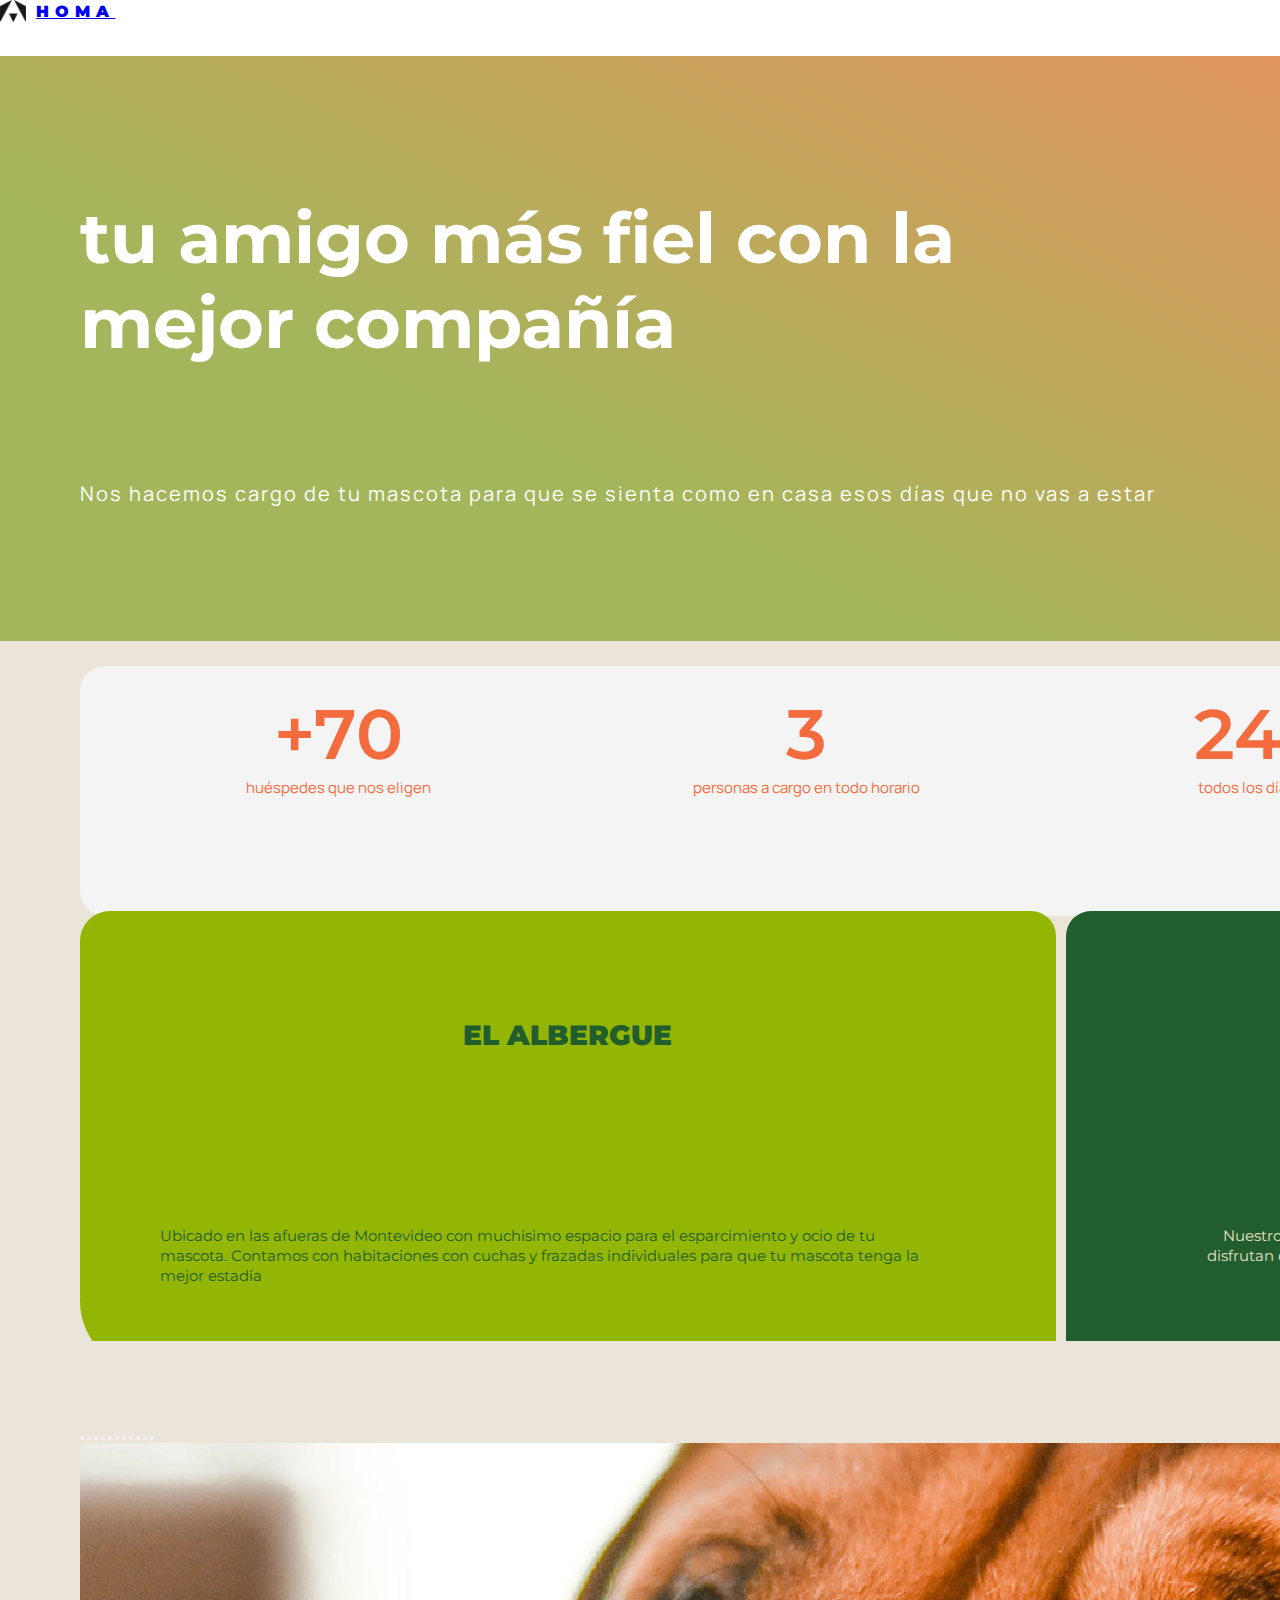
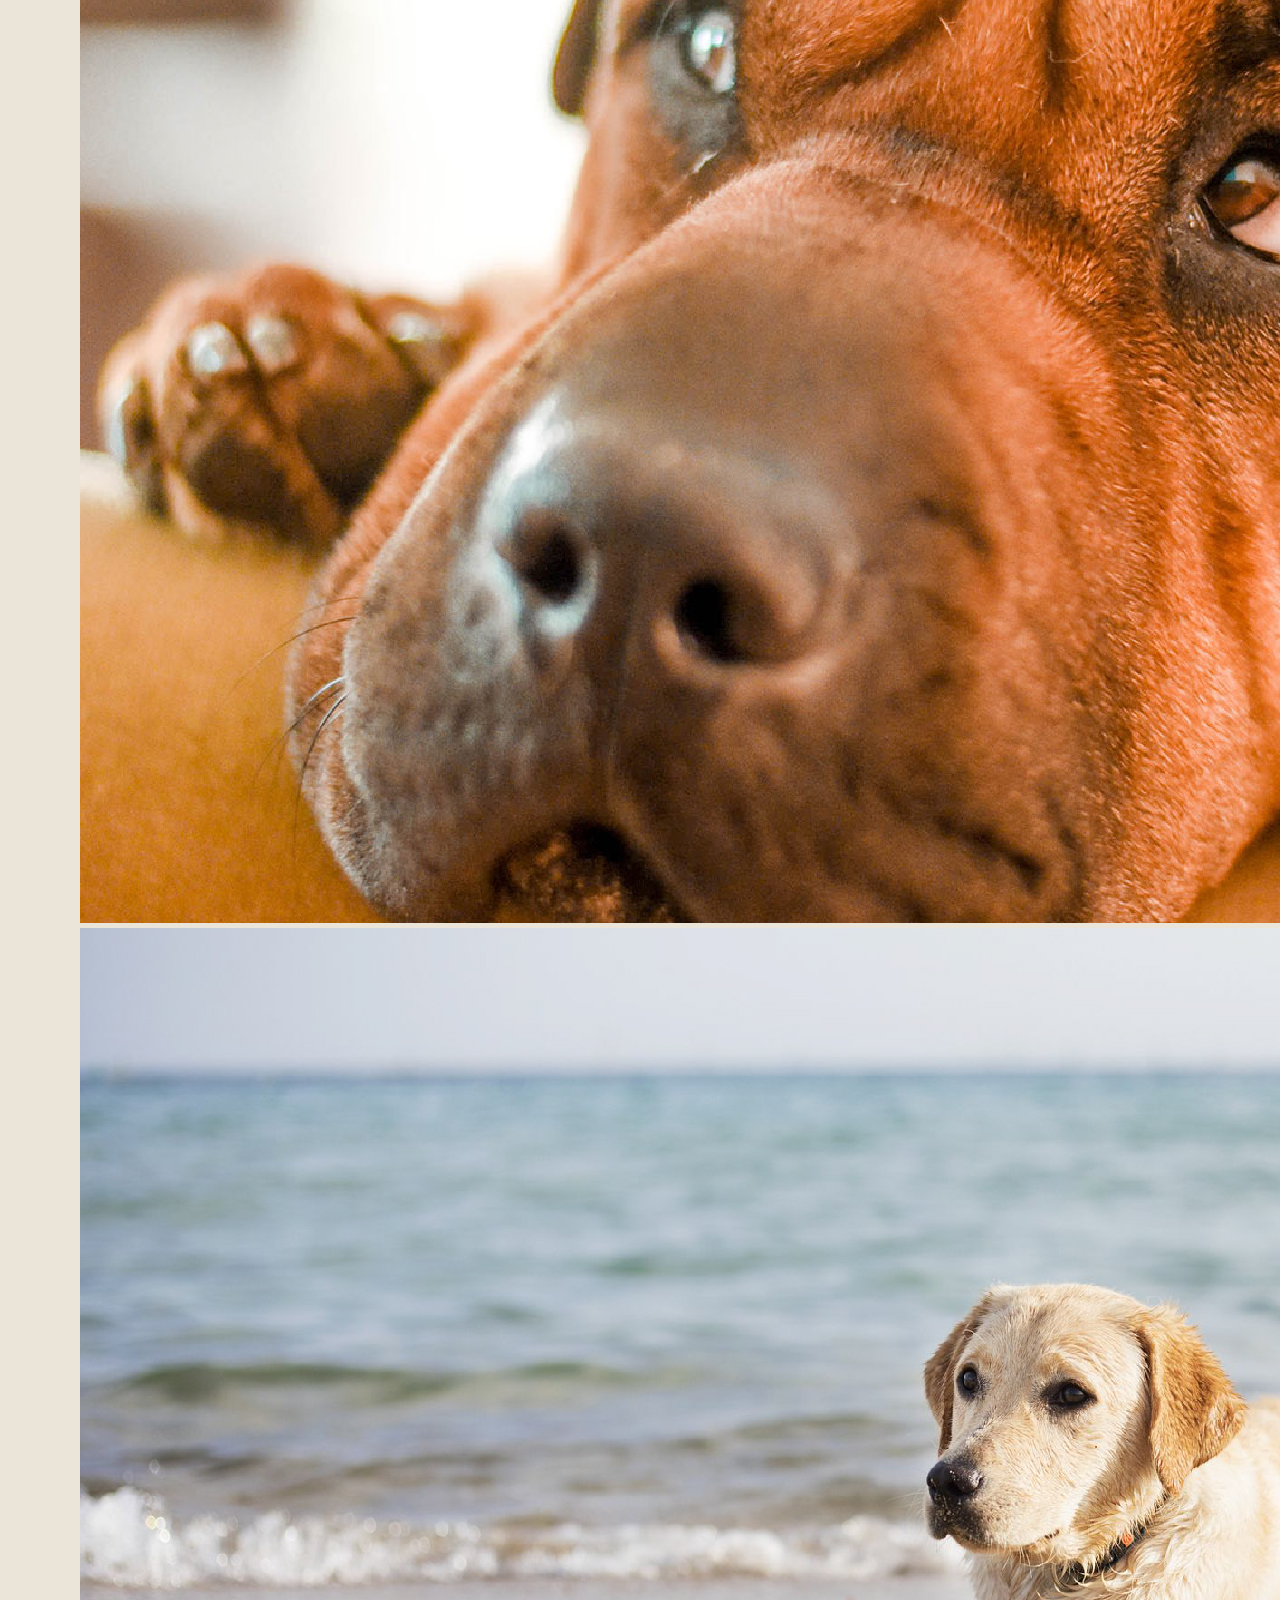
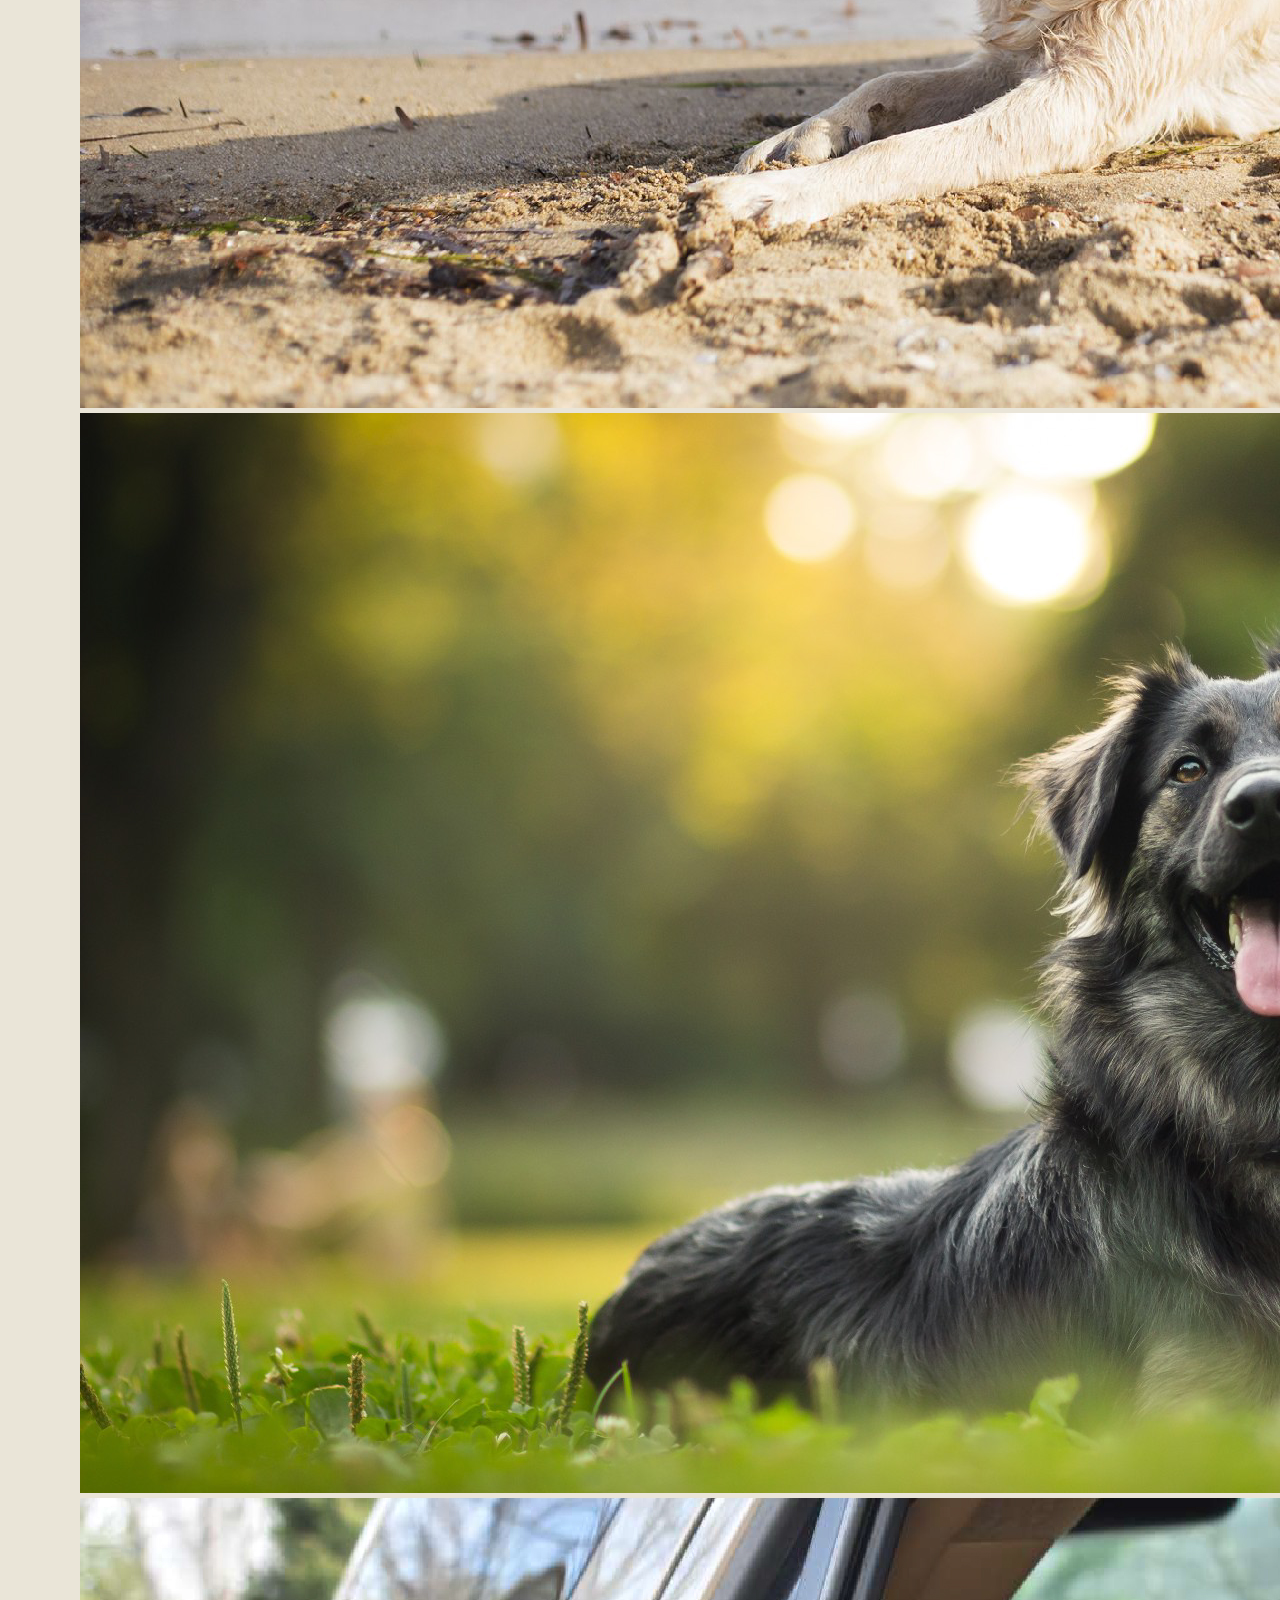
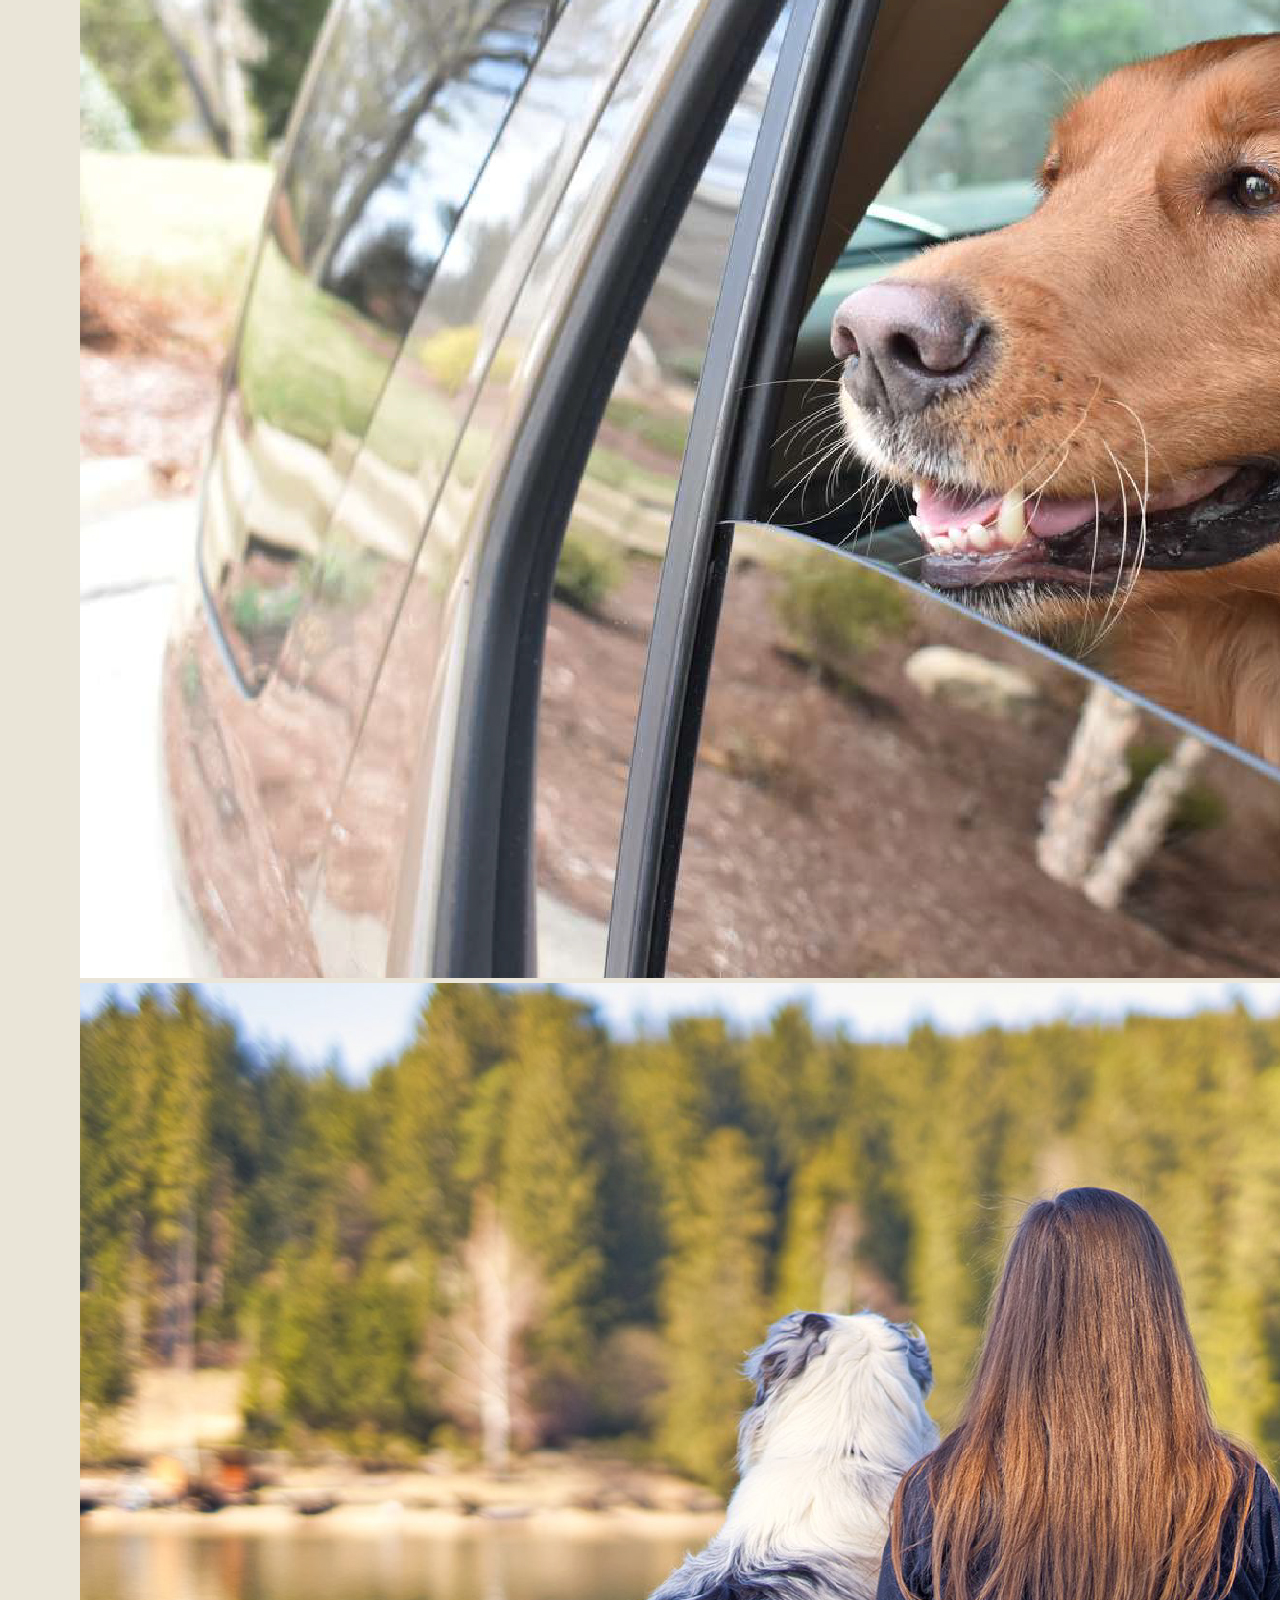
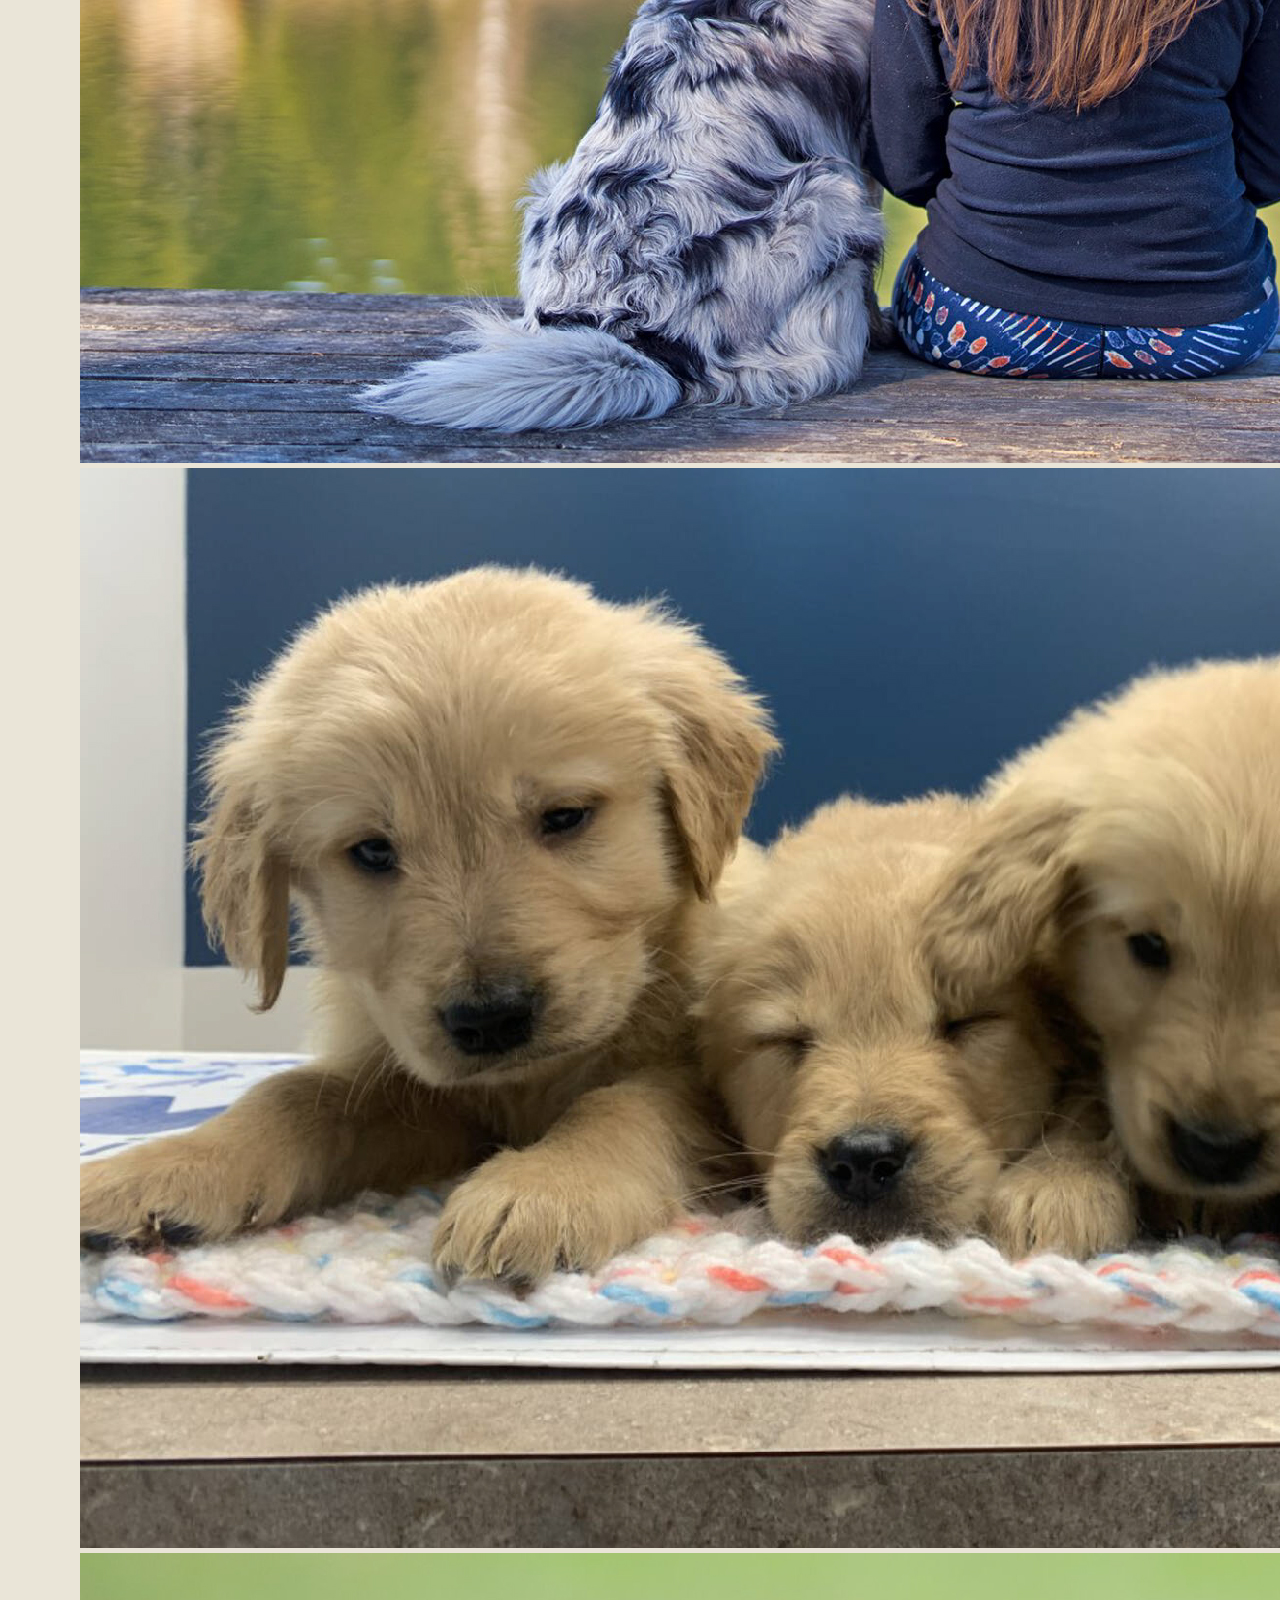
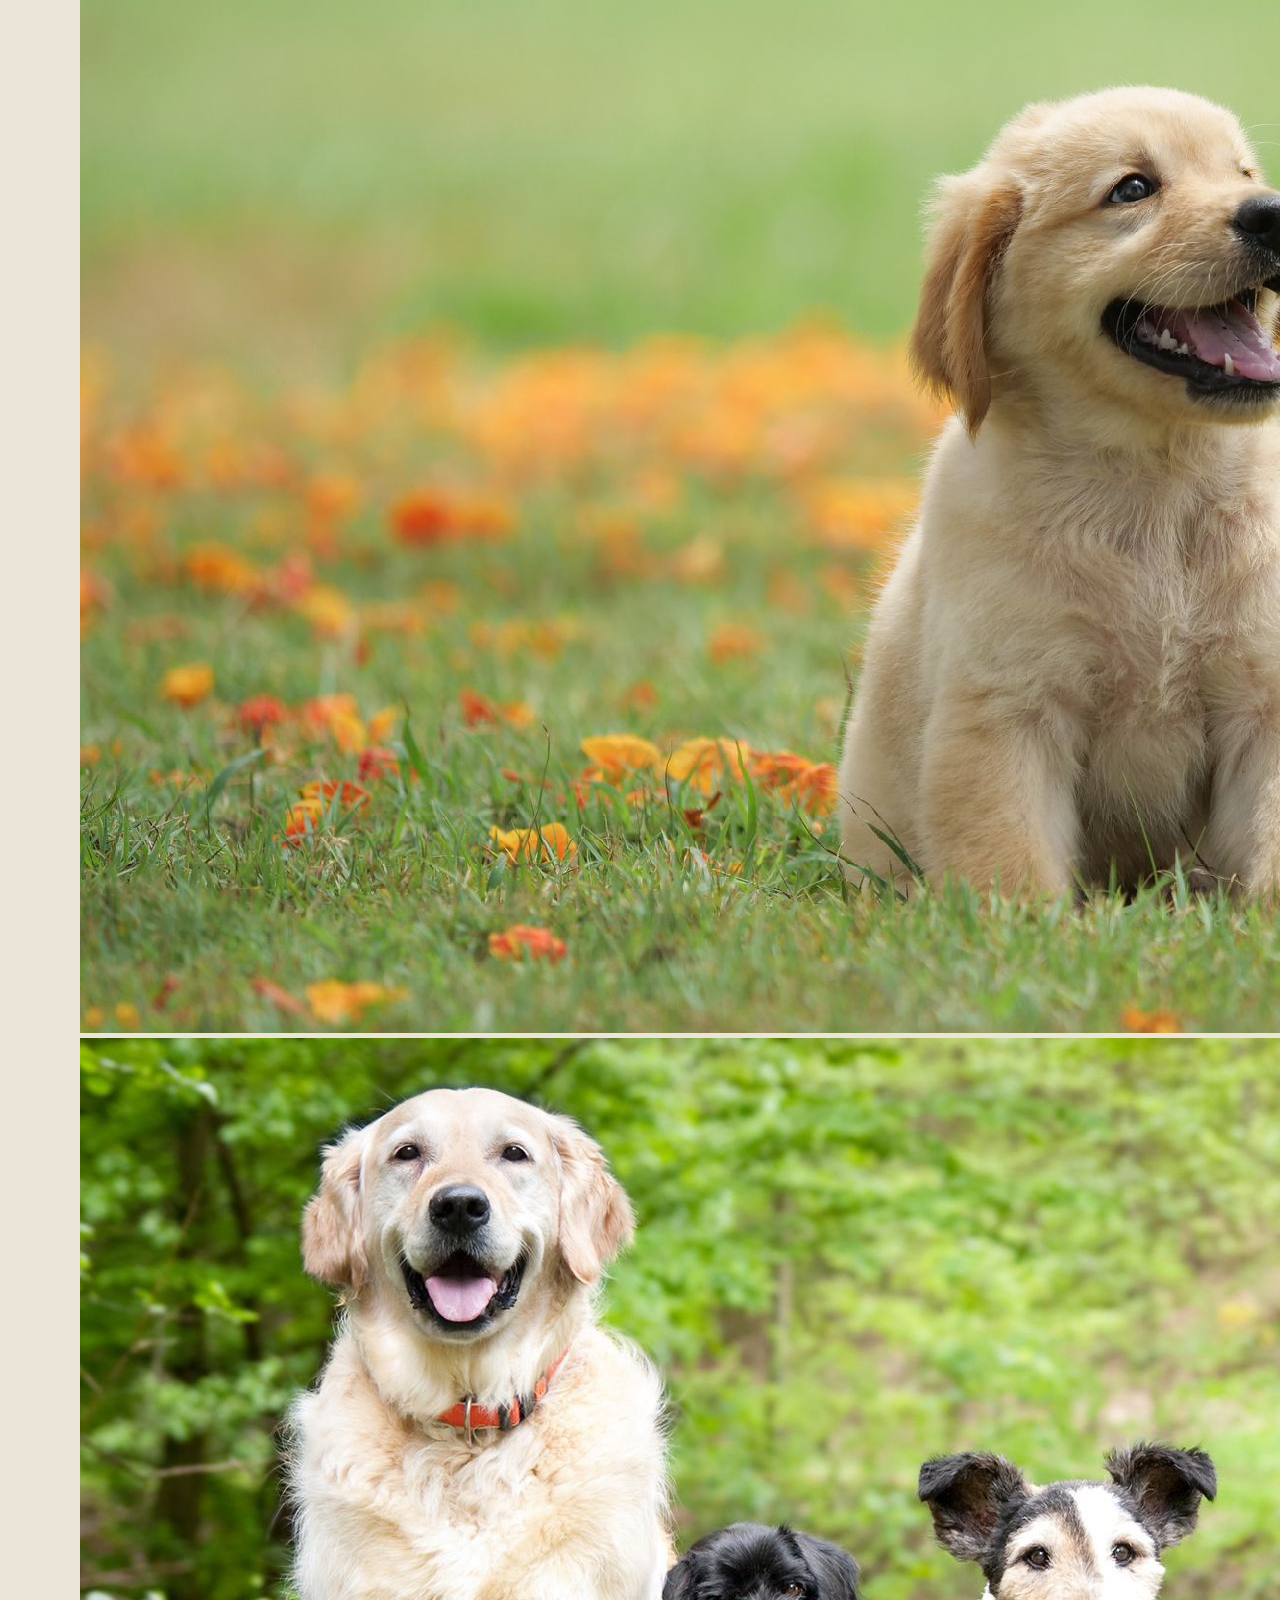
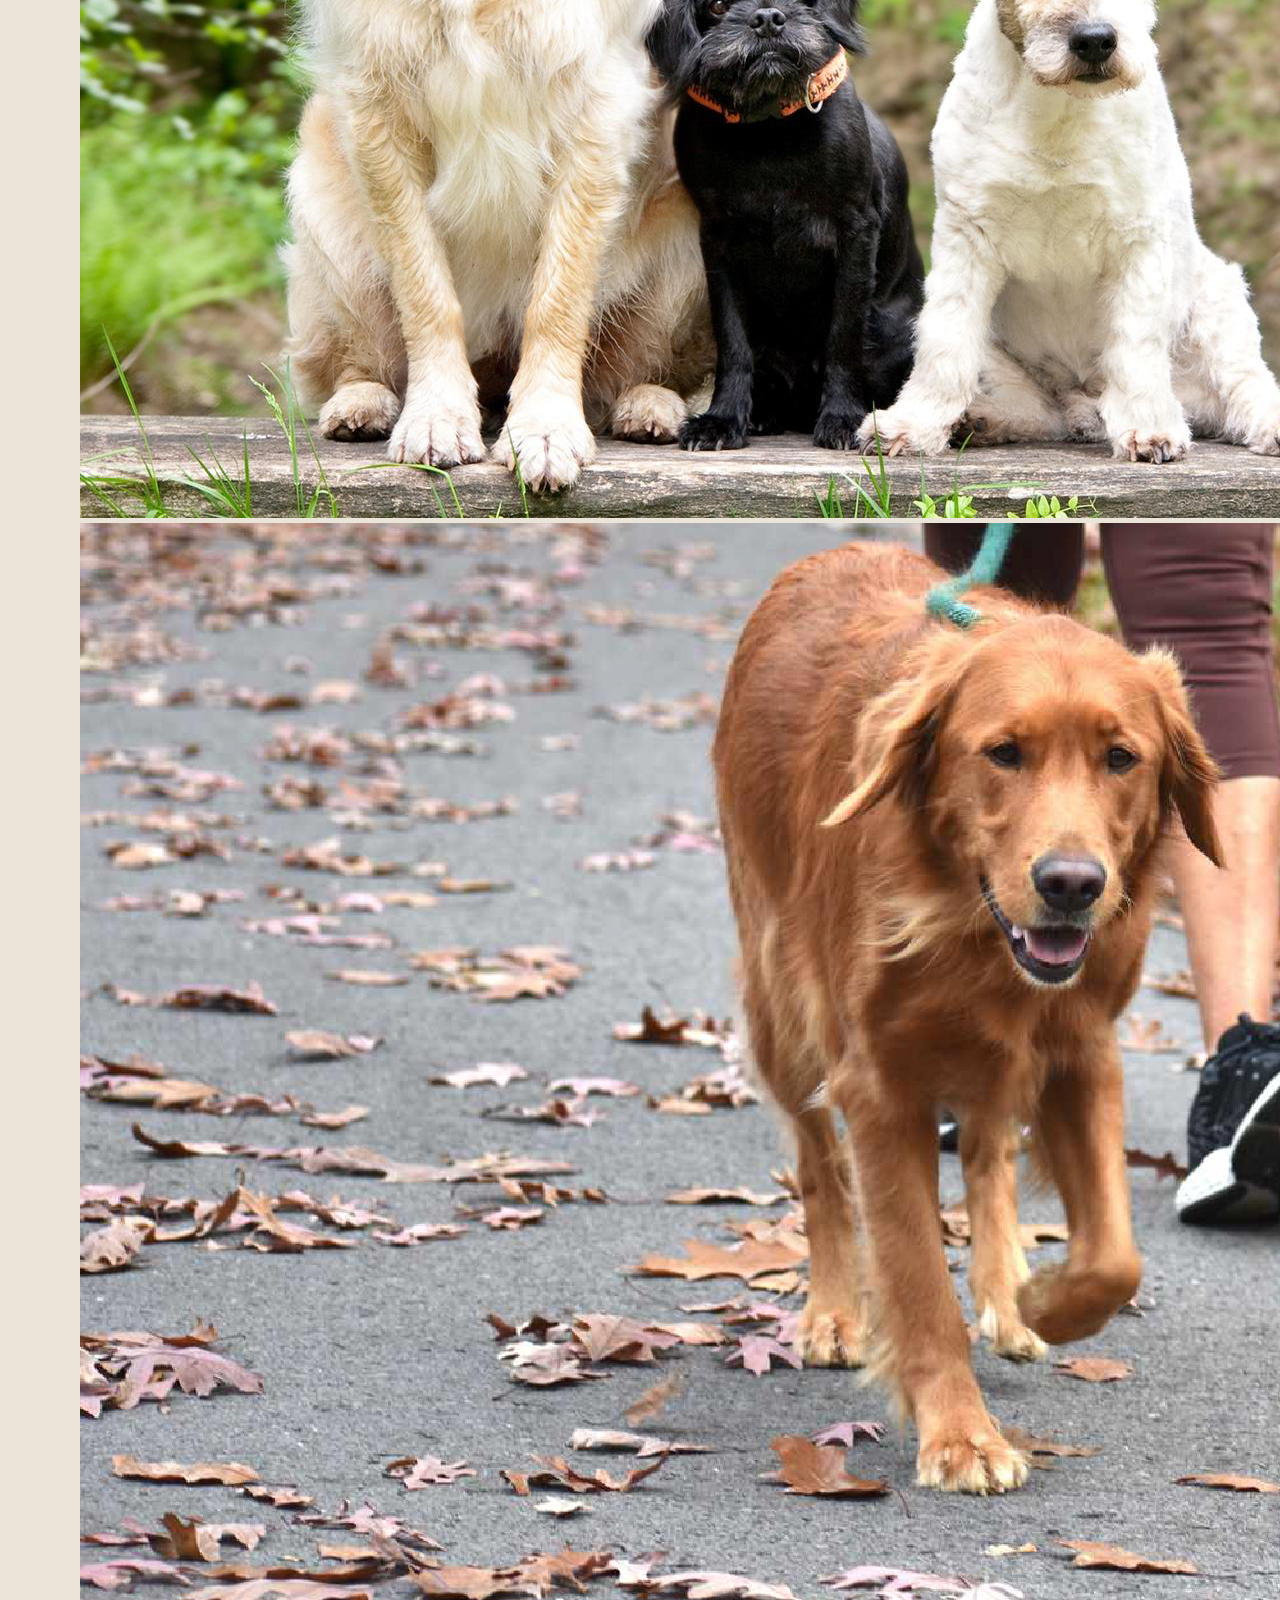
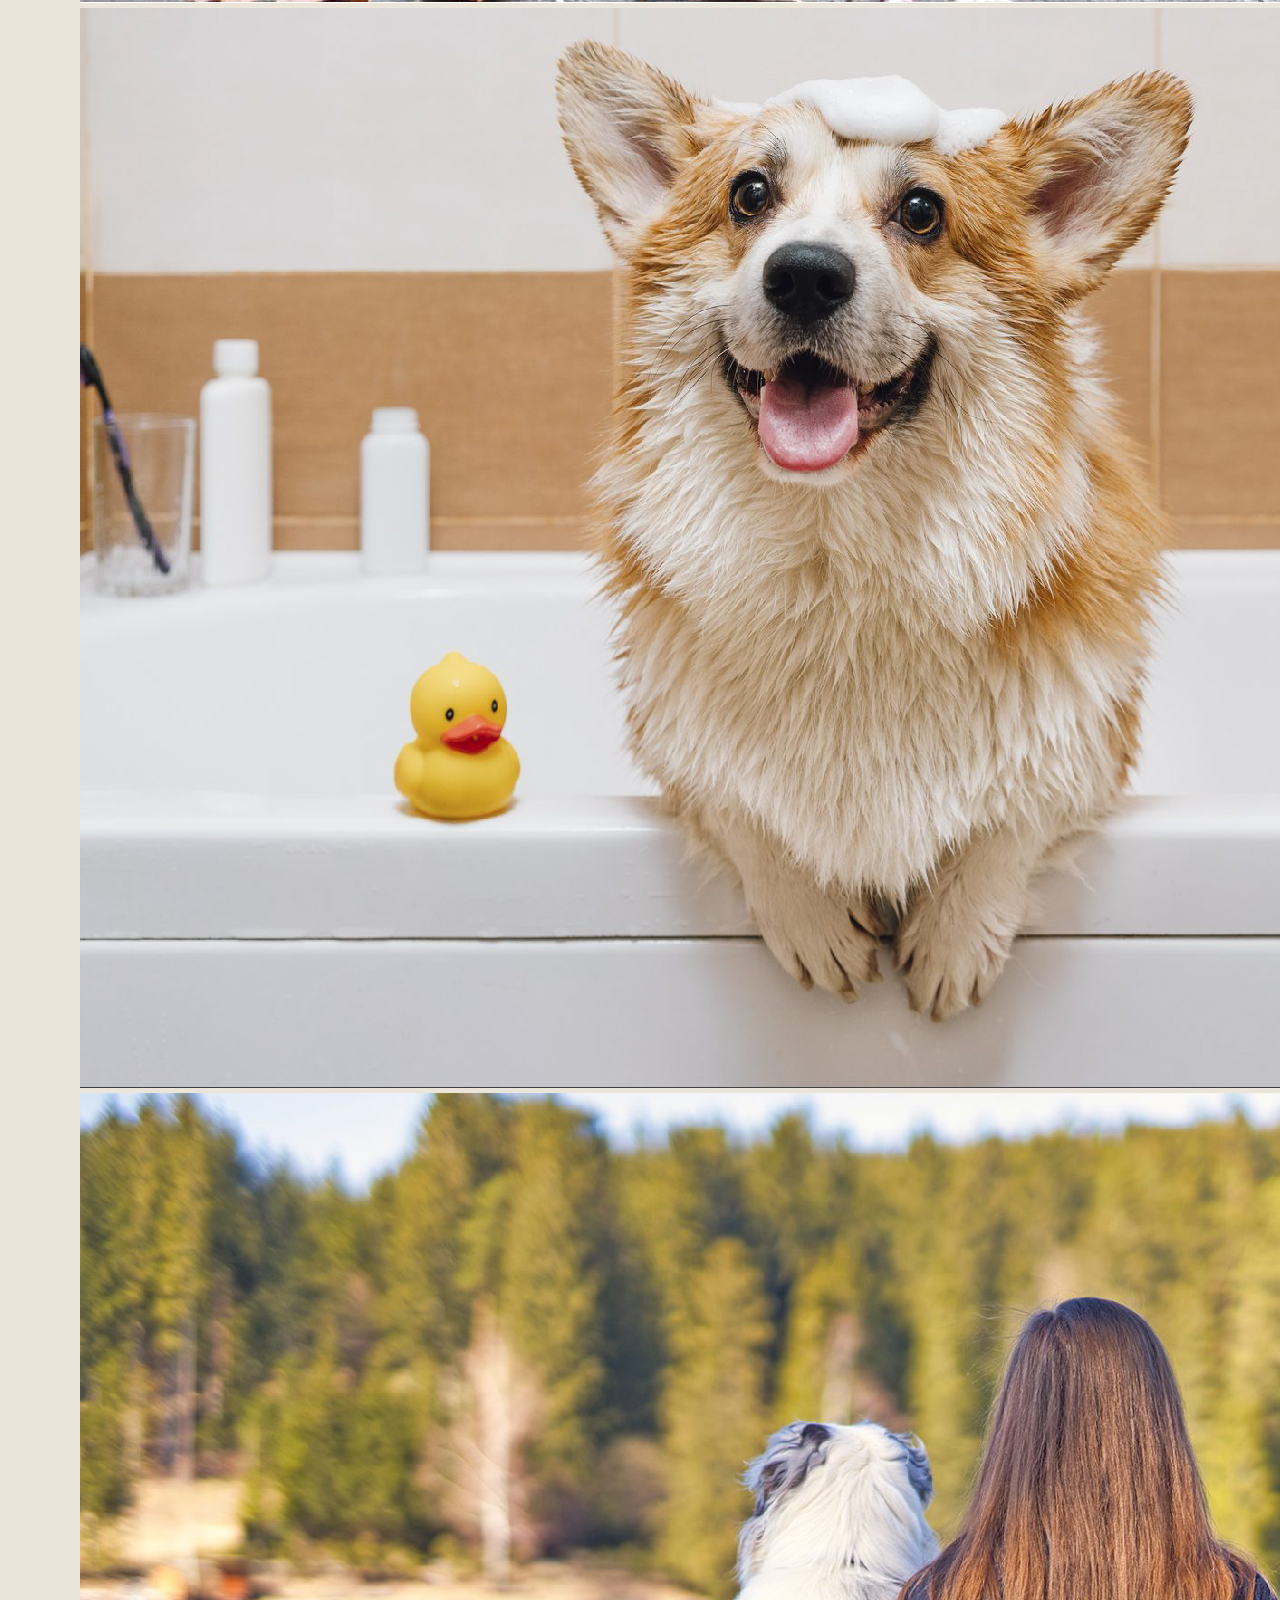
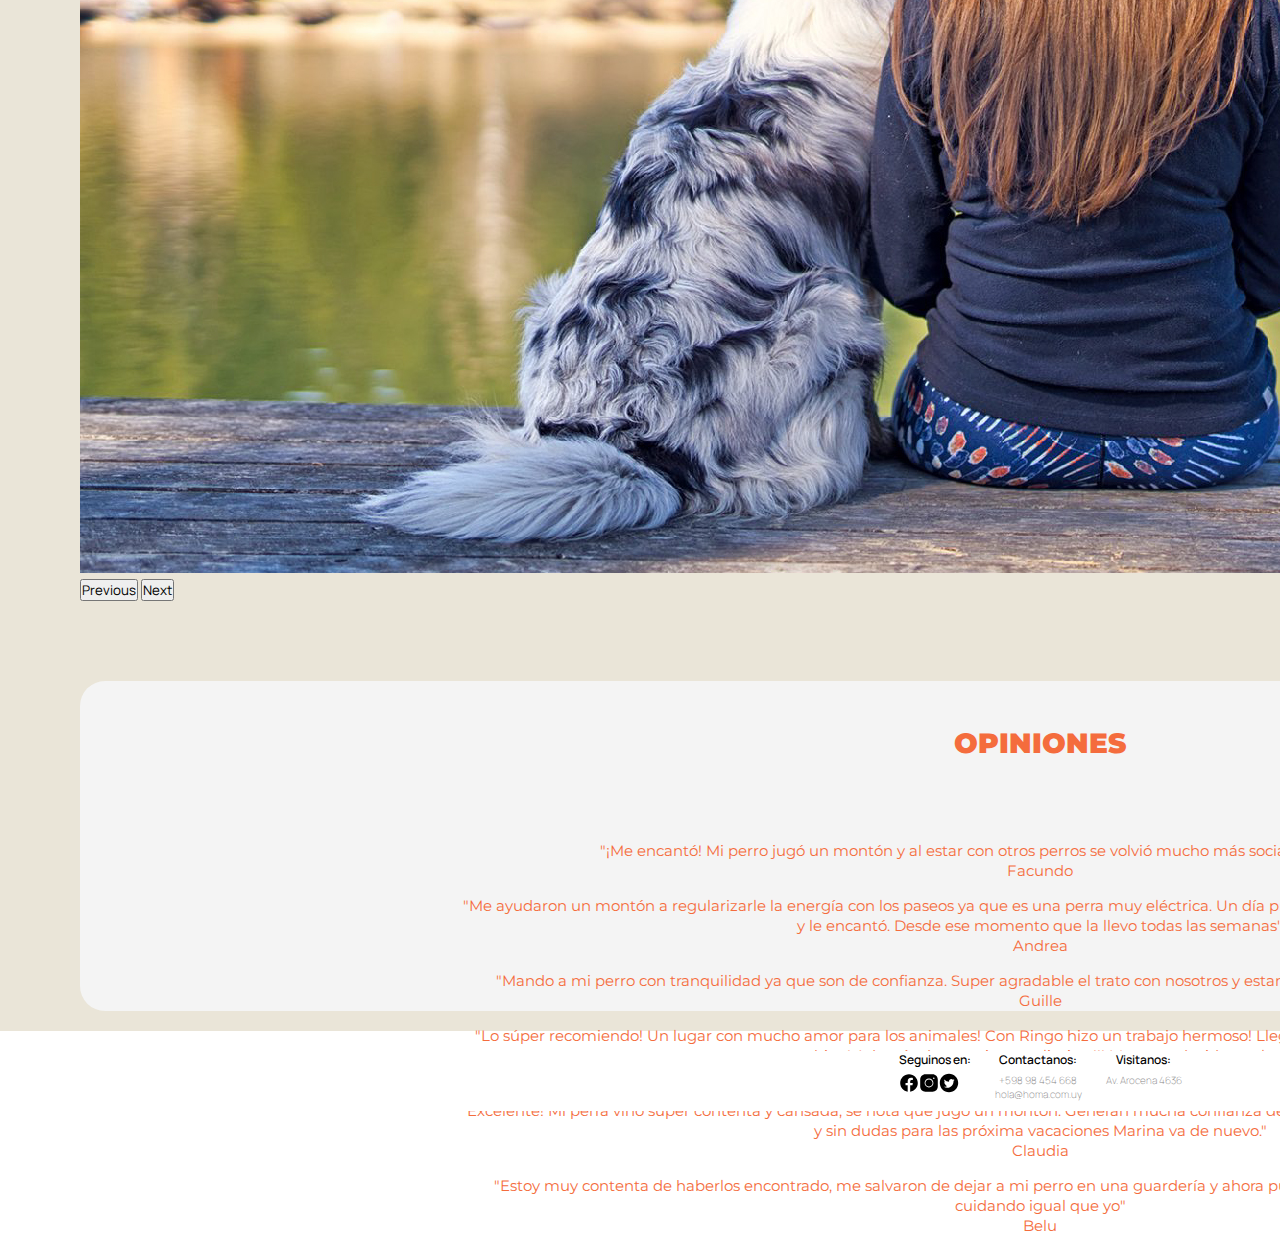
==== commit f039628d: "cambios para la entrega final" ====
--- a/index.html
+++ b/index.html
@@ -8,44 +8,47 @@
     <meta name="description" content="HOMA | Albergue de mascotas. Hotel - Guardería - Paseos - Traslados - Socialización | Atención las 24hs de los 365 días del año">
     <link href="https://cdn.jsdelivr.net/npm/bootstrap@5.0.2/dist/css/bootstrap.min.css" rel="stylesheet" integrity="sha384-EVSTQN3/azprG1Anm3QDgpJLIm9Nao0Yz1ztcQTwFspd3yD65VohhpuuCOmLASjC" crossorigin="anonymous">
     <link rel="stylesheet" href="./css/sassstyle.css">
+    <link rel="icon" href="./images/i-logo.png" type="image/svg"/>
     <title>HOMA | INICIO</title>
 </head>
-<body>
-    <header>
-        <nav class="navbar navbar-expand-lg navbar-light bg-light">
-            <div class="container-fluid">
-                <div class="navbar-logo">
-                    <img class="img-logo" src="./images/i-logo.png" alt="">
-                    <a class="navbar-brand" href="./index.html">HOMA</a>
-                </div>
-                <button class="navbar-toggler" type="button" data-bs-toggle="collapse" data-bs-target="#navbarNav"
-                    aria-controls="navbarNav" aria-expanded="false" aria-label="Toggle navigation">
-                    <span class="navbar-toggler-icon"></span>
-                </button>
-                <div class="collapse navbar-collapse" id="navbarNav">
-                    <ul class="navbar-nav">
-                        <li class="nav-item">
-                            <a class="nav-link" aria-current="page" href="./index.html">INICIO</a>
-                        </li>
-                        <li class="nav-item">
-                            <a class="nav-link" href="./pages/nosotros.html">NOSOTROS</a>
-                        </li>
-                        <li class="nav-item">
-                            <a class="nav-link" href="./pages/servicios.html">SERVICIOS</a>
-                        </li>
-                        <li class="nav-item">
-                            <a class="nav-link" href="./pages/faqs.html">FAQs</a>
-                        </li>
-                        <li class="nav-item">
-                            <a class="nav-link" href="./pages/contacto.html">CONTACTO</a>
-                        </li>
-                    </ul>
-                </div>
-            </div>
-        </nav>
-    </header>
-
-    <main class="index__main">
+<body class="index-body">
+
+
+        <header>
+            <nav class="navbar navbar-expand-lg navbar-light bg-light">
+                <div class="container-fluid">
+                    <div class="navbar-logo">
+                        <img class="img-logo" src="./images/i-logo.png" alt="">
+                        <a class="navbar-brand" href="./index.html">HOMA</a>
+                    </div>
+                    <button class="navbar-toggler" type="button" data-bs-toggle="collapse" data-bs-target="#navbarNav"
+                        aria-controls="navbarNav" aria-expanded="false" aria-label="Toggle navigation">
+                        <span class="navbar-toggler-icon"></span>
+                    </button>
+                    <div class="collapse navbar-collapse" id="navbarNav">
+                        <ul class="navbar-nav">
+                            <li class="nav-item">
+                                <a class="nav-link" aria-current="page" href="./index.html">INICIO</a>
+                            </li>
+                            <li class="nav-item">
+                                <a class="nav-link" href="./pages/nosotros.html">NOSOTROS</a>
+                            </li>
+                            <li class="nav-item">
+                                <a class="nav-link" href="./pages/servicios.html">SERVICIOS</a>
+                            </li>
+                            <li class="nav-item">
+                                <a class="nav-link" href="./pages/faqs.html">FAQs</a>
+                            </li>
+                            <li class="nav-item">
+                                <a class="nav-link" href="./pages/contacto.html">CONTACTO</a>
+                            </li>
+                        </ul>
+                    </div>
+                </div>
+            </nav>
+        </header>
+    
+        <main class="index__main">
             <div class="main__txt">
                 <h1 class="main__title">tu amigo más fiel con la mejor compañía</h1>
                 <h2 class="main__title" id="main__subtitle">Nos hacemos cargo de tu mascota para que se sienta como en
@@ -54,134 +57,221 @@
             <div class="main__img">
                 <img src="./images/main-perro.png" alt="Perro con nieve en la nariz">
             </div>
-    </main>
+        </main>
+
+
 
     <section class="ribbon">
-            <div class="index__ribbon">
-                <div class="ribbon__txt">
-                    <h2 class="ribbon__h2">+70</h2>
-                    <h3 class="ribbon__h3">huéspedes que nos eligen</h3>
-                </div>
-                <div class="ribbon__txt">
-                    <h2 class="ribbon__h2">3</h2>
-                    <h3 class="ribbon__h3">personas a cargo en todo horario</h3>
-                </div>
-                <div class="ribbon__txt">
-                    <h2 class="ribbon__h2">24/7</h2>
-                    <h3 class="ribbon__h3">todos los días del año</h3>
-                </div>
-                <div class="ribbon__txt">
-                    <h2 class="ribbon__h2">1</h2>
-                    <h3 class="ribbon__h3">hogar casi tan bueno como el tuyo</h3>
-                </div>
-            </div>
-            
-    </section>
-    
-    <div class="index__section">
-            <section class="index__info">
-                <div class="description-txt albergue-txt">
-                    <h3 class="i-title it-albergue">EL ALBERGUE</h3>
-                    <p class="i-txt i-txt-albergue">Ubicado en las afueras de Montevideo con muchisimo espacio para el esparcimiento y ocio de tu mascota. Contamos con habitaciones con cuchas y frazadas individuales para que tu mascota tenga la mejor estadía</p>
-                </div>   
-                <div class="description-txt huespedes-txt">
-                    <h3 class="i-title it-huespedes">HUESPEDES</h3>
-                    <p class="i-txt i-txt-huespedes">Nuestros huespedes nos eligen todos los días para cuidar de ellos como su propia familia. Ellos disfrutan de un hospedaje único y divertido en el que pueden conectar con la naturaleza de una forma libre</p>
-        
-                </div>   
-            </section>
-
-            <section class="index__images">
-                <div id="carouselExampleIndicators" class="carousel slide" data-bs-ride="carousel">
-                    <div class="carousel-indicators">
-                        <button type="button" data-bs-target="#carouselExampleIndicators" data-bs-slide-to="0"
-                            class="active" aria-current="true" aria-label="Slide 1"></button>
-                        <button type="button" data-bs-target="#carouselExampleIndicators" data-bs-slide-to="1"
-                            aria-label="Slide 2"></button>
-                        <button type="button" data-bs-target="#carouselExampleIndicators" data-bs-slide-to="2"
-                            aria-label="Slide 3"></button>
-                        <button type="button" data-bs-target="#carouselExampleIndicators" data-bs-slide-to="3"
-                            aria-label="Slide 4"></button>
-                        <button type="button" data-bs-target="#carouselExampleIndicators" data-bs-slide-to="4"
-                            aria-label="Slide 5"></button>
-                        <button type="button" data-bs-target="#carouselExampleIndicators" data-bs-slide-to="5"
-                            aria-label="Slide 6"></button>
-                        <button type="button" data-bs-target="#carouselExampleIndicators" data-bs-slide-to="6"
-                            aria-label="Slide 7"></button>
-                        <button type="button" data-bs-target="#carouselExampleIndicators" data-bs-slide-to="7"
-                            aria-label="Slide 8"></button>
-                        <button type="button" data-bs-target="#carouselExampleIndicators" data-bs-slide-to="8"
-                            aria-label="Slide 9"></button>
-                        <button type="button" data-bs-target="#carouselExampleIndicators" data-bs-slide-to="9"
-                            aria-label="Slide 10"></button>
-                        <button type="button" data-bs-target="#carouselExampleIndicators" data-bs-slide-to="10"
-                            aria-label="Slide 11"></button>
+        <div class="index__ribbon">
+            <div class="ribbon__txt">
+                <h2 class="ribbon__h2">+70</h2>
+                <h3 class="ribbon__h3">huéspedes que nos eligen</h3>
+            </div>
+            <div class="ribbon__txt">
+                <h2 class="ribbon__h2">3</h2>
+                <h3 class="ribbon__h3">personas a cargo en todo horario</h3>
+            </div>
+            <div class="ribbon__txt">
+                <h2 class="ribbon__h2">24/7</h2>
+                <h3 class="ribbon__h3">todos los días del año</h3>
+            </div>
+            <div class="ribbon__txt">
+                <h2 class="ribbon__h2">1</h2>
+                <h3 class="ribbon__h3">hogar casi tan bueno como el tuyo</h3>
+            </div>
+        </div>
+
+    </section>
+
+
+    <section class="index__info">
+        <div class="description-txt albergue-txt">
+            <h3 class="i-title it-albergue">EL ALBERGUE</h3>
+            <p class="i-txt i-txt-albergue">Ubicado en las afueras de Montevideo con muchisimo espacio para el
+                esparcimiento y ocio de tu mascota. Contamos con habitaciones con cuchas y frazadas individuales para
+                que tu mascota tenga la mejor estadía</p>
+        </div>
+        <div class="description-txt huespedes-txt">
+            <h3 class="i-title it-huespedes">HUESPEDES</h3>
+            <p class="i-txt i-txt-huespedes">Nuestros huespedes nos eligen todos los días para cuidar de ellos como su
+                propia familia. Ellos disfrutan de un hospedaje único y divertido en el que pueden conectar con la
+                naturaleza de una forma libre</p>
+
+        </div>
+    </section>
+
+    <section class="index__images">
+        <div id="carouselExampleIndicators" class="carousel slide">
+            <div class="carousel-indicators">
+                <button type="button" data-bs-target="#carouselExampleIndicators" data-bs-slide-to="0" class="active"
+                    aria-current="true" aria-label="Slide 1"></button>
+                <button type="button" data-bs-target="#carouselExampleIndicators" data-bs-slide-to="1"
+                    aria-label="Slide 2"></button>
+                <button type="button" data-bs-target="#carouselExampleIndicators" data-bs-slide-to="2"
+                    aria-label="Slide 3"></button>
+                <button type="button" data-bs-target="#carouselExampleIndicators" data-bs-slide-to="3"
+                    aria-label="Slide 4"></button>
+                <button type="button" data-bs-target="#carouselExampleIndicators" data-bs-slide-to="4"
+                    aria-label="Slide 5"></button>
+                <button type="button" data-bs-target="#carouselExampleIndicators" data-bs-slide-to="5"
+                    aria-label="Slide 6"></button>
+                <button type="button" data-bs-target="#carouselExampleIndicators" data-bs-slide-to="6"
+                    aria-label="Slide 7"></button>
+                <button type="button" data-bs-target="#carouselExampleIndicators" data-bs-slide-to="7"
+                    aria-label="Slide 8"></button>
+                <button type="button" data-bs-target="#carouselExampleIndicators" data-bs-slide-to="8"
+                    aria-label="Slide 9"></button>
+                <button type="button" data-bs-target="#carouselExampleIndicators" data-bs-slide-to="9"
+                    aria-label="Slide 10"></button>
+                <button type="button" data-bs-target="#carouselExampleIndicators" data-bs-slide-to="10"
+                    aria-label="Slide 11"></button>
+            </div>
+            <div class="carousel-inner">
+                <div class="carousel-item active">
+                    <img src="./images/i-relax.jpg" class="d-block w-100"
+                        alt="perros negros mojados en la orilla de un rio">
+                </div>
+                <div class="carousel-item">
+                    <img src="./images/i-paseos-playa.jpg" class="d-block w-100" alt="perro marron en su cucha">
+                </div>
+                <div class="carousel-item">
+                    <img src="./images/i-parque.jpg" class="d-block w-100"
+                        alt="ovejeros alemanes corriendo y jugando">
+                </div>
+                <div class="carousel-item">
+                    <img src="./images/i-perro-traslados.jpg" class="d-block w-100" alt="zona de recreacion de huespedes">
+                </div>
+                <div class="carousel-item">
+                    <img src="./images/i-hotel-lago.jpg" class="d-block w-100" alt="fachada interior del hotel">
+                </div>
+                <div class="carousel-item">
+                    <img src="./images/i-cachorros-hotel.jpg" class="d-block w-100" alt="perro descansando en su cucha">
+                </div>
+                <div class="carousel-item">
+                    <img src="./images/i-campo.jpg" class="d-block w-100"
+                        alt="perro corriendo hacia el agua del lago">
+                </div>
+                <div class="carousel-item">
+                    <img src="./images/i-ocio-amigos.jpg" class="d-block w-100"
+                        alt="perro jugando en el sector parquizado">
+                </div>
+                <div class="carousel-item">
+                    <img src="./images/i-paseo-perro.jpg" class="d-block w-100" alt="perros jugando en la psicina">
+                </div>
+                <div class="carousel-item">
+                    <img src="./images/i-banos.jpg" class="d-block w-100" alt="perro en un paseo por el muelle">
+                </div>
+                <div class="carousel-item">
+                    <img src="./images/i-hotel-lago.jpg" class="d-block w-100" alt="perro nadando en la piscina">
+                </div>
+            </div>
+            <button class="carousel-control-prev" type="button" data-bs-target="#carouselExampleIndicators"
+                data-bs-slide="prev">
+                <span class="carousel-control-prev-icon" aria-hidden="true"></span>
+                <span class="visually-hidden">Previous</span>
+            </button>
+            <button class="carousel-control-next" type="button" data-bs-target="#carouselExampleIndicators"
+                data-bs-slide="next">
+                <span class="carousel-control-next-icon" aria-hidden="true"></span>
+                <span class="visually-hidden">Next</span>
+            </button>
+        </div>
+    </section>
+
+    <section class="opiniones">
+        <div class="index__opiniones">
+            <h3 class="it-opiniones">OPINIONES</h3>
+            <div class="opiniones-txt">
+                <div id="carouselExampleSlidesOnly" class="carousel slide" data-bs-ride="carousel">
+                    <div class="carousel-inner">
+
+                        <div class="carousel-item active">
+                            <div class="o-test">
+                                <p class="o-test-txt">"¡Me encantó! Mi perro jugó un montón y al estar con otros perros
+                                    se
+                                    volvió mucho más sociable. ¡¡Recomientdo 100%!!"</p>
+                                <p class="firma">Facundo</p>
+                            </div>
+                        </div>
+
+                        <div class="carousel-item">
+                            <div class="o-test">
+                                <p class="o-test-txt">"Me ayudaron un montón a regularizarle la energía con los paseos
+                                    ya
+                                    que es una perra muy eléctrica. Un día probé dejarla en el albergue por mas de un
+                                    día y
+                                    le encantó. Desde ese momento que la llevo todas las semanas"</p>
+                                <p class="firma">
+                                    Andrea
+                                </p>
+                            </div>
+                        </div>
+
+
+                        <div class="carousel-item">
+                            <div class="o-test">
+                                <p class="o-test-txt">"Mando a mi perro con tranquilidad ya que son de confianza. Super
+                                    agradable el trato con nosotros y estamos super conformes. Es nuestra opción!" </p>
+                                <p class="firma">Guille</p>
+                            </div>
+                        </div>
+
+                        <div class="carousel-item">
+                            <div class="o-test">
+                                <p class="o-test-txt">"Lo súper recomiendo! Un lugar con mucho amor para los animales!
+                                    Con
+                                    Ringo hizo un trabajo hermoso! Llego súper tranquilo a casa y se nota qué pasó muy
+                                    bien!
+                                    Además de que vino con limites!!! Muy agradecida y volverá." </p>
+                                <p class="firma">Nati</p>
+                            </div>
+                        </div>
+
+
+                        <div class="carousel-item">
+                            <div class="o-test">
+                                <p class="o-test-txt">"Excelente! Mi perra vino super contenta y cansada, se nota que
+                                    jugó
+                                    un montón. Generan mucha confianza desde el primer contacto. Super recomendados y
+                                    sin
+                                    dudas para las próxima vacaciones Marina va de nuevo." </p>
+                                <p class="firma">Claudia</p>
+                            </div>
+                        </div>
+
+                        <div class="carousel-item">
+                            <div class="o-test">
+                                <p class="o-test-txt">"Estoy muy contenta de haberlos encontrado, me salvaron de dejar a
+                                    mi perro en una guardería y ahora puedo estar tranquila de que lo van a estar
+                                    cuidando
+                                    igual que yo" </p>
+                                <p class="firma">Belu</p>
+                            </div>
+                        </div>
                     </div>
-                    <div class="carousel-inner">
-                        <div class="carousel-item active">
-                            <img src="./images/hotel-lago-ocio.jpg" class="d-block w-100" alt="perros negros mojados en la orilla de un rio">
-                        </div>
-                        <div class="carousel-item">
-                            <img src="./images/hotel-cama.jpg" class="d-block w-100" alt="perro marron en su cucha">
-                        </div>
-                        <div class="carousel-item">
-                            <img src="./images/hotel-ocio.jpg" class="d-block w-100" alt="ovejeros alemanes corriendo y jugando">
-                        </div>
-                        <div class="carousel-item">
-                            <img src="./images/hotel-campo.jpg" class="d-block w-100" alt="zona de recreacion de huespedes">
-                        </div>
-                        <div class="carousel-item">
-                            <img src="./images/hotel-canino.jpg" class="d-block w-100" alt="fachada interior del hotel">
-                        </div>
-                        <div class="carousel-item">
-                            <img src="./images/hotel-descanso.jpg" class="d-block w-100" alt="perro descansando en su cucha">
-                        </div>
-                        <div class="carousel-item">
-                            <img src="./images/hotel-lago-01.jpg" class="d-block w-100" alt="perro corriendo hacia el agua del lago">
-                        </div>
-                        <div class="carousel-item">
-                            <img src="./images/hotel-parque.jpg" class="d-block w-100" alt="perro jugando en el sector parquizado">
-                        </div>
-                        <div class="carousel-item">
-                            <img src="./images/hotel-piscina.jpg" class="d-block w-100" alt="perros jugando en la psicina">
-                        </div>
-                        <div class="carousel-item">
-                            <img src="./images/hotel-lago.jpg" class="d-block w-100" alt="perro en un paseo por el muelle">
-                        </div>
-                        <div class="carousel-item">
-                            <img src="./images/hotel-piscina-perro.jpg" class="d-block w-100" alt="perro nadando en la piscina">
-                        </div>
-                    </div>
-                    <button class="carousel-control-prev" type="button" data-bs-target="#carouselExampleIndicators"
-                        data-bs-slide="prev">
-                        <span class="carousel-control-prev-icon" aria-hidden="true"></span>
-                        <span class="visually-hidden">Previous</span>
-                    </button>
-                    <button class="carousel-control-next" type="button" data-bs-target="#carouselExampleIndicators"
-                        data-bs-slide="next">
-                        <span class="carousel-control-next-icon" aria-hidden="true"></span>
-                        <span class="visually-hidden">Next</span>
-                    </button>
-                </div>
-            </section>
-        
-            <section class="index__ribbon index__opiniones">
-                    <h3 class="i-title it-opiniones">OPINIONES</h3>
-                    <div  class="opiniones-txt" >
-                        <p class="i-txt-opiniones">¡Me encantó! Mi perro jugó un montón y al estar con otros perros se volvió mucho más sociable. ¡¡Recomientdo 100%!!</p>
-                        <p class="i-txt-opiniones"> Me ayudaron un montón a regularizarle la energía con los paseos ya que es una perra muy eléctrica. Un día probé dejarla en el albergue por mas de un día y le encantó. Desde ese momento que la llevo todas las semanas. </p>
-                    </div>
-            </section>
-        </div>
+                </div>
+            </div>
+        </div>
+
+    </section>
     
 
     <footer>
         <section>
             <h2 class="socialmedia">Seguinos en:</h2>
             <div class="footerimg">
-                <img src="./images/f-facebook.svg" alt="icono de facebook. hacer click para dirigirte a nuestra página">
-                <img src="./images/f-instagram.svg" alt="icono de facebook. hacer click para dirigirte a nuestra página">
-                <img src="./images/f-twitter.svg" alt="icono de twitter. hacer click para dirigirte a nuestra pagina">
+                <a target="_blank" href="https://www.facebook.com/">
+                    <img src="./images/f-facebook.svg" alt="icono de facebook. hacer click para dirigirte a nuestra página">
+                </a>
+                <a target="_blank" href="https://www.instagram.com/">
+                    <img src="./images/f-instagram.svg" alt="icono de facebook. hacer click para dirigirte a nuestra página">
+                </a>
+                <a target="_blank" href="https://www.twitter.com/">
+                    <img src="./images/f-twitter.svg" alt="icono de twitter. hacer click para dirigirte a nuestra pagina">
+                </a>
+                
+                
+                
             </div>
         </section>
 
--- a/css/sassstyle.css
+++ b/css/sassstyle.css
@@ -1,4 +1,5 @@
 /* ________ ESTILOS ________ */
+/* ________ DIMENSIONES ________ */
 /* ________ MIXIN ________ */
 @import url('https://fonts.googleapis.com/css2?family=Manrope:wght@200;300;400;500;600;700;800&family=Montserrat:ital,wght@0,100;0,200;0,300;0,400;0,500;0,600;0,700;0,800;0,900;1,400&display=swap" rel="stylesheet');
 * {
@@ -36,6 +37,7 @@
   margin-top: 20px;
   margin-bottom: 20px;
   background-color: white;
+  height: 60px;
 }
 
 footer section {
@@ -123,7 +125,7 @@
 }
 
 .navbar-light .navbar-nav .nav-link.active, .navbar-light .navbar-nav .show > .nav-link {
-  background-color: white;
+  background-color: #93b605;
   color: white;
   border-radius: 6px;
 }
@@ -150,6 +152,9 @@
 }
 
 @media (min-width: 600px) {
+  header {
+    height: 56px;
+  }
   .nav-item {
     font-family: "Manrope";
     font-weight: 600;
@@ -229,25 +234,52 @@
 /* ________________ MOBILE ________________ */
 /* ________________ MOBILE ________________ */
 /* ________________ MOBILE ________________ */
-.index__content {
-  background-color: #eae5d8;
+.index-body {
+  display: grid;
+  grid-template-rows: auto 90vh 150px 510px auto auto 80px;
+}
+
+.index__main {
+  background: rgb(164, 182, 91);
+  background: linear-gradient(25deg, rgb(164, 182, 91) 29%, rgb(252, 135, 94) 97%);
+  display: flex;
+  flex-direction: column;
+  justify-content: space-between;
+  height: 90vh;
 }
 
 .main__txt {
-  margin: 0px 30px 20px 30px;
-  padding-top: 50px;
+  padding: 50px 25px 30px 25px;
+  height: 60%;
+}
+@media (min-width: 600px) {
+  .main__txt {
+    height: 50%;
+  }
+}
+@media (min-width: 768px) {
+  .main__txt {
+    height: 40%;
+  }
+}
+@media (min-width: 1024px) {
+  .main__txt {
+    height: 30%;
+  }
 }
 
 .main__title {
-  font-size: 50px;
-  font-weight: 900;
-  font-style: normal;
-  font-family: "Manrope";
+  font-size: 40px;
+  font-weight: 800;
+  font-style: normal;
+  font-family: "Montserrat";
   letter-spacing: 2px;
-  line-height: 61px;
+  line-height: 45px;
   color: white;
   text-align: center;
   grid-area: maintitle;
+  margin: 0;
+  padding: 0;
 }
 
 #main__subtitle {
@@ -255,47 +287,78 @@
   font-weight: 400;
   font-style: normal;
   font-family: "Manrope";
-  letter-spacing: 2px;
-  line-height: 20px;
+  letter-spacing: 1px;
+  line-height: 17px;
   color: white;
   grid-area: mainsub;
-  padding: 50px 65px 30px 65px;
+  padding: 50px 40px 0px 40px;
 }
 
 .main__img {
   display: flex;
   justify-content: flex-end;
+  align-items: flex-end;
+  height: 40%;
+}
+@media (min-width: 600px) {
+  .main__img {
+    height: 50%;
+  }
+}
+@media (min-width: 768px) {
+  .main__img {
+    height: 60%;
+  }
+}
+@media (min-width: 1024px) {
+  .main__img {
+    height: 70%;
+  }
 }
 
 main img {
-  margin-top: 30px;
-  max-height: 300px;
+  max-height: 90%;
+  max-width: 80%;
+  margin: 0;
   grid-area: mainimg;
 }
-
-.index__main {
-  background: rgb(164, 182, 91);
-  background: linear-gradient(25deg, rgb(164, 182, 91) 29%, rgb(252, 135, 94) 97%);
-  justify-content: space-between;
+@media (min-width: 600px) {
+  main img {
+    width: 60%;
+    max-height: 100%;
+    height: auto;
+  }
+}
+@media (min-width: 768px) {
+  main img {
+    width: 50%;
+    max-height: 100%;
+    height: auto;
+  }
 }
 
 .ribbon {
   background-color: #eae5d8;
-  padding: 50px 0px 10px 0px;
-}
-
-.index__ribbon, .paseos, .esquilados, .mv,
-.valores {
+  height: 150px;
+  display: flex;
+  align-items: flex-end;
+}
+
+.index__ribbon, .mv,
+.valores, .index__opiniones {
+  width: 100%;
+  height: 130px;
   padding: 20px 25px 20px 25px;
+  margin: 10px 0;
   background-color: #f4f4f4;
-  display: flex;
-  flex-direction: row;
+  display: grid;
+  grid-template-columns: 25% 25% 25% 25%;
   align-items: flex-start;
   justify-content: space-around;
 }
 
 .ribbon__txt {
-  padding: 0px 17px 0px 17px;
+  padding: 0px 10px 0px 10px;
   display: flex;
   flex-direction: column;
   align-items: center;
@@ -304,7 +367,7 @@
 
 .ribbon__h2 {
   text-align: center;
-  font-size: 30px;
+  font-size: 20px;
   font-weight: 600;
   font-style: normal;
   font-family: "Montserrat";
@@ -312,18 +375,14 @@
 
 .ribbon__h3 {
   text-align: center;
-  font-size: 12px;
+  font-size: 10px;
   font-weight: 400;
   font-style: normal;
 }
 
 .index__images {
   background-color: #eae5d8;
-  margin: 10px 0;
-}
-
-.instalaciones__img {
-  width: 100%;
+  padding: 10px 0;
 }
 
 .index__section {
@@ -335,83 +394,117 @@
   display: flex;
   flex-direction: column;
   align-items: center;
-}
-
-.albergue-txt, .hotel, .socializacion, .equipo {
+  background-color: #eae5d8;
+}
+
+.description-txt {
+  height: 250px;
+  display: flex;
+  flex-direction: column;
+  align-items: center;
+  justify-content: space-between;
+}
+
+.i-txt, .equipo-txt, .mvv-txt, .comienzos-txt, .o-test-txt, .firma {
+  font-size: 12px;
+  font-weight: 400;
+  font-style: normal;
+  text-align: center;
+  margin: 20px;
+  line-height: 1.5;
+  margin: 0 40px 25px 40px;
+}
+
+.albergue-txt, .equipo {
   background-color: #93b605;
   color: #225d2d;
   margin-bottom: 5px;
 }
 
-.huespedes-txt, .guarderia, .traslados, .comienzos {
+.huespedes-txt, .comienzos {
   background-color: #225d2d;
   color: #e9e0c4;
   margin-top: 5px;
 }
 
-.i-title, .paseos-title, .esquilados-title, .hotel-title, .social-title, .mv-title,
+.i-title, .mv-title,
 .vision-title,
-.valores-title, .n-title-equipo, .guarderia-title, .traslados-title, .n-title-comienzos {
-  font-size: 28px;
+.valores-title, .n-title-equipo, .n-title-comienzos, .it-opiniones {
+  font-size: 15px;
   font-weight: 900;
   font-style: normal;
   font-family: "Montserrat";
   line-height: 0.65;
   text-align: center;
-  margin: 50px 0px 100px 5px;
-}
-
-.it-albergue, .hotel-title, .social-title, .n-title-equipo, .guarderia-title, .traslados-title, .n-title-comienzos {
+  margin: 40px 0px 50px 5px;
+}
+
+.it-albergue, .n-title-equipo, .n-title-comienzos {
   color: #225d2d;
 }
 
-.it-huespedes, .guarderia-title, .traslados-title, .n-title-comienzos {
+.it-huespedes, .n-title-comienzos {
   color: #e9e0c4;
 }
 
-.i-txt, .hotel-txt, .social-txt, .equipo-txt, .mvv-txt, .paseos-txt, .esquilados-txt, .comienzos-txt, .i-txt-opiniones {
-  font-size: 14px;
-  font-weight: 400;
-  font-style: normal;
-  text-align: center;
-  margin: 20px;
-  line-height: 1.5;
-}
-
-.description__txt {
-  font-size: 16px;
-  font-weight: 400;
-  font-style: normal;
+.opiniones {
   background-color: #eae5d8;
-  text-align: center;
-  line-height: 20px;
-  padding: 30px 60px 30px 60px;
-  border-radius: 25px;
+  padding: 0 0 10px 0;
 }
 
 .index__opiniones {
+  display: flex;
   flex-direction: column;
   align-items: center;
-}
-
-.it-opiniones, .paseos-title, .esquilados-title, .mv-title,
+  height: 390px;
+  margin: 0;
+  justify-content: space-between;
+}
+@media (min-width: 420px) {
+  .index__opiniones {
+    height: 300px;
+  }
+}
+@media (min-width: 600px) {
+  .index__opiniones {
+    height: 290px;
+  }
+}
+
+.it-opiniones, .mv-title,
 .vision-title,
 .valores-title {
   color: #f46c3d;
   text-align: center;
-  margin-bottom: 25px;
+  height: 70px;
+  display: flex;
+  align-items: center;
+  margin: 0;
 }
 
 .opiniones-txt {
+  height: 250px;
+  margin-top: 20px;
+}
+@media (min-width: 600px) {
+  .opiniones-txt {
+    height: 150px;
+  }
+}
+
+.o-test {
   display: flex;
   flex-direction: column;
   align-items: center;
-  padding: 20px 0px 35px 0px;
-}
-
-.i-txt-opiniones {
+}
+
+.o-test-txt, .firma {
   color: #f46c3d;
   max-width: 70%;
+}
+
+.firma {
+  font-weight: 200;
 }
 
 .main__images {
@@ -436,10 +529,80 @@
 /* ________________ TABLET ________________ */
 /* ________________ TABLET ________________ */
 @media (min-width: 768px) {
+  .index__ribbon, .mv,
+.valores, .index__opiniones {
+    margin: 20px 30px;
+    border-radius: 25px;
+    width: 100%;
+    height: 110px;
+    padding: 18px;
+  }
+  .ribbon__txt {
+    padding: 0 40px;
+  }
+  .ribbon__h2 {
+    text-align: center;
+    font-size: 25px;
+    font-weight: 800;
+    font-style: normal;
+    font-family: "Montserrat";
+  }
+  .ribbon__h3 {
+    text-align: center;
+    font-size: 12px;
+    font-weight: 400;
+    font-style: normal;
+  }
+  .index__info {
+    display: flex;
+    flex-direction: column;
+    justify-content: space-between;
+  }
+  .description-txt {
+    height: 230px;
+    border-radius: 25px;
+    padding: 30px 60px 30px 60px;
+    margin: 10px 30px;
+  }
+  .i-title, .mv-title,
+.vision-title,
+.valores-title, .n-title-equipo, .n-title-comienzos, .it-opiniones {
+    margin: 15px 0 0 0;
+  }
+  .index__images {
+    padding: 20px 30px;
+  }
+  .carousel-inner {
+    border-radius: 25px;
+    height: 100%;
+  }
+  .opiniones {
+    padding: 0;
+  }
+  .index__opiniones {
+    width: auto;
+    height: 200px;
+    margin: 20px 30px 40px 30px;
+    border-radius: 25px;
+    display: flex;
+    flex-direction: column;
+    align-items: center;
+    justify-content: space-between;
+  }
+  .it-opiniones, .mv-title,
+.vision-title,
+.valores-title {
+    height: 15px;
+  }
   .opiniones-txt {
     display: flex;
     flex-direction: row;
-    padding: 20px 50px 35px 50px;
+  }
+  .o-test {
+    margin-top: 15px;
+  }
+  .firma {
+    margin: 0;
   }
 }
 /* ________________ DESKTOP ________________ */
@@ -449,27 +612,34 @@
 /* ________________ DESKTOP ________________ */
 /* ________________ DESKTOP ________________ */
 @media (min-width: 1200px) {
+  .index-body {
+    display: grid;
+    grid-template-rows: 56px 65vh 300px 400px auto 350px 80px;
+  }
   .index__main {
     display: grid;
     grid-template-columns: 60% 40%;
-    min-height: 600px;
     grid-template-areas: none;
+    height: auto;
+    padding: 0;
   }
   .main__txt {
     display: flex;
     flex-direction: column;
+    height: auto;
+    justify-content: space-around;
+    padding: 80px;
   }
   .main__title {
     font-size: 70px;
-    font-weight: 800;
+    font-weight: 700;
     font-style: normal;
-    font-family: "Manrope";
     letter-spacing: 5px;
     letter-spacing: 0px;
     line-height: 85px;
     color: white;
     text-align: left;
-    margin: 100px 0px 75px 0;
+    margin: 0;
     padding: 0;
   }
   #main__subtitle {
@@ -478,13 +648,14 @@
     font-style: normal;
     font-family: "Manrope";
     letter-spacing: 2px;
-    margin: 0 200px 100px 0;
+    margin: 0;
     padding: 0;
   }
   .main__img {
     display: flex;
     align-items: flex-end;
     justify-content: flex-end;
+    height: 100%;
   }
   main img {
     margin: 0;
@@ -496,22 +667,26 @@
        object-position: bottom;
   }
   .ribbon {
-    background-color: #eae5d8;
-    padding: 75px 0px 75px 0px;
-  }
-  .index__ribbon, .paseos, .esquilados, .mv,
-.valores {
-    margin: 0px 80px 0px 80px;
-    justify-content: space-evenly;
+    padding: 0;
+    height: auto;
+    display: flex;
+    align-items: center;
+  }
+  .index__ribbon, .mv,
+.valores, .index__opiniones {
+    width: 100%;
+    margin: 0px 80px;
+    padding: 25px;
     background-color: #f4f4f4;
     border-radius: 25px;
+    height: 200px;
   }
   .ribbon__txt {
     padding: 0;
     display: flex;
     flex-direction: column;
     align-items: center;
-    max-width: 210px;
+    max-width: 100%;
   }
   .ribbon__h2 {
     font-size: 70px;
@@ -546,79 +721,85 @@
     margin: 20px 2px 20px 80px;
   }
   .description-txt {
-    min-height: 630px;
+    height: 100%;
     padding: 30px 80px 30px 80px;
     display: flex;
     flex-direction: column;
     justify-content: space-around;
   }
-  .albergue-txt, .hotel, .socializacion, .equipo {
+  .albergue-txt, .equipo {
     background-color: #93b605;
     color: #225d2d;
     margin: 0 5px 0 0;
     border-top-left-radius: 30px;
     border-bottom-left-radius: 70px;
   }
-  .huespedes-txt, .guarderia, .traslados, .comienzos {
+  .huespedes-txt, .comienzos {
     background-color: #225d2d;
     color: #e9e0c4;
     margin: 0 0 0 5px;
     border-top-right-radius: 70px;
     border-bottom-right-radius: 30px;
   }
-  .i-title, .paseos-title, .esquilados-title, .hotel-title, .social-title, .mv-title,
+  .i-title, .mv-title,
 .vision-title,
-.valores-title, .n-title-equipo, .guarderia-title, .traslados-title, .n-title-comienzos {
+.valores-title, .n-title-equipo, .n-title-comienzos, .it-opiniones {
     font-size: 28px;
     font-weight: 900;
     font-style: normal;
     line-height: 0.65;
     text-align: left;
-    margin: 50px 0px 200px 0px;
-  }
-  .it-albergue, .hotel-title, .social-title, .n-title-equipo, .guarderia-title, .traslados-title, .n-title-comienzos {
+    margin: 30px 0px 70px 0px;
+  }
+  .it-albergue, .n-title-equipo, .n-title-comienzos {
     color: #225d2d;
   }
-  .it-huespedes, .guarderia-title, .traslados-title, .n-title-comienzos {
+  .it-huespedes, .n-title-comienzos {
     color: #e9e0c4;
     text-align: right;
   }
-  .i-txt, .hotel-txt, .social-txt, .equipo-txt, .mvv-txt, .paseos-txt, .esquilados-txt, .comienzos-txt, .i-txt-opiniones {
-    font-size: 18px;
+  .i-txt, .equipo-txt, .mvv-txt, .comienzos-txt, .o-test-txt, .firma {
+    font-size: 15px;
     font-weight: 400;
     font-style: normal;
     text-align: center;
-    line-height: 30px;
+    line-height: 20px;
     margin: 0;
   }
-  .i-txt-albergue, .hotel-txt, .social-txt, .equipo-txt, .mvv-txt, .paseos-txt, .esquilados-txt, .comienzos-txt {
+  .i-txt-albergue, .equipo-txt, .mvv-txt, .comienzos-txt {
     text-align: left;
     margin-right: 50px;
   }
-  .i-txt-huespedes, .guarderia-txt, .traslados-txt, .comienzos-txt {
+  .i-txt-huespedes, .comienzos-txt {
     text-align: right;
     margin-left: 50px;
+  }
+  .opiniones {
+    display: flex;
+    align-items: flex-start;
   }
   .index__opiniones {
     flex-direction: column;
     align-items: center;
-  }
-  .it-opiniones, .paseos-title, .esquilados-title, .mv-title,
+    height: 80%;
+    width: 100%;
+  }
+  .it-opiniones, .mv-title,
 .vision-title,
 .valores-title {
     color: #f46c3d;
     text-align: center;
-    margin-bottom: 50px;
-  }
-  #description__txt__opiniones {
-    display: flex;
-    flex-direction: row;
+    margin-bottom: 30px;
+  }
+  .testimonios {
+    display: grid;
+    grid-template-columns: 50%;
     align-items: center;
-    padding: 20px 150px 20px 150px;
-  }
-  .i-txt-opiniones {
-    color: #f46c3d;
-    max-width: 50%;
+    padding: 20px 0px 35px 0px;
+  }
+  .opiniones-txt {
+    padding: 0 30px 10px 30px;
+    min-height: 90px;
   }
 }
 /* ____________ MOBILE ____________ */
@@ -627,17 +808,24 @@
 /* ____________ MOBILE ____________ */
 /* ____________ MOBILE ____________ */
 /* EQUIPO ---------------------------------------------- */
-h1 {
-  padding: 0 0 35px 0;
+.nosotros {
+  display: grid;
+  grid-template-rows: auto auto auto auto auto auto;
+  grid-row-gap: 10px;
+  background-color: #eae5d8;
+}
+
+.nosotros__bubble {
   margin: 0;
-}
-
-.nosotros__bubble {
-  margin: 10px 0;
   border-radius: 0px;
-}
-
-.n-title-equipo, .guarderia-title, .traslados-title, .n-title-comienzos {
+  justify-content: space-between;
+}
+
+.equipo {
+  padding: 30px 30px 0 30px;
+}
+
+.n-title-equipo, .n-title-comienzos {
   font-size: 20px;
   font-weight: 800;
   font-style: normal;
@@ -645,8 +833,9 @@
   margin-top: 50px;
 }
 
-.equipo-txt, .mvv-txt, .paseos-txt, .esquilados-txt, .comienzos-txt {
-  padding: 10px 25px;
+.equipo-txt, .mvv-txt, .comienzos-txt {
+  margin: 10px 40px 25px 40px;
+  padding: 0;
 }
 
 .nosotros__cofounders {
@@ -686,11 +875,31 @@
 
 .equipo__img {
   max-width: 90%;
-  margin-top: 20px;
+}
+
+.nosotros__info {
+  display: flex;
+  flex-direction: column;
+  align-items: center;
 }
 
 /* COMIENZOS ---------------------------------------------- */
+.comienzos {
+  justify-content: space-around;
+  padding: 30px;
+}
+
 /* MISION VISION VALORES ---------------------------------------------- */
+.mv,
+.valores {
+  height: auto;
+  max-height: 600px;
+  width: 100%;
+  padding: 0;
+  justify-content: space-around;
+  padding: 30px;
+}
+
 .mv-title,
 .vision-title,
 .valores-title {
@@ -699,23 +908,45 @@
   font-style: normal;
 }
 
-.mvv-txt, .paseos-txt, .esquilados-txt {
+.mvv-txt {
   color: #f46c3d;
 }
 
+#mv {
+  height: auto;
+  max-height: 700px;
+}
+
 /* ____________ TABLET ____________ */
 /* ____________ TABLET ____________ */
 /* ____________ TABLET ____________ */
 /* ____________ TABLET ____________ */
 /* ____________ TABLET ____________ */
 @media (min-width: 768px) {
+  .nosotros {
+    grid-row-gap: 50px;
+  }
+  .equipo {
+    min-height: 600px;
+  }
   .equipo__img {
     max-width: 550px;
     margin-top: 40px;
   }
   .nosotros__bubble {
     border-radius: 25px;
-    margin: 20px 0px 20px 0px;
+  }
+  .comienzos {
+    min-height: 300px;
+  }
+  .mv {
+    min-height: 400px;
+  }
+  .vision {
+    min-height: 200px;
+  }
+  .n-title-comienzos {
+    margin: 0;
   }
 }
 /* ____________ DESKTOP ____________ */
@@ -733,38 +964,44 @@
     margin: 10px 10px 10px 10px;
   }
   .equipo {
-    border-radius: 35px 35px 0 0;
+    border-radius: 35px 0 0 35px;
     grid-area: equipo;
-    margin-bottom: 3px;
-  }
-  .n-title-equipo, .guarderia-title, .traslados-title, .n-title-comienzos {
+    margin: 0;
+    min-height: 300px;
+    justify-content: space-around;
+    padding: 30px 60px;
+  }
+  .n-title-equipo, .n-title-comienzos {
     font-size: 20px;
     font-weight: 800;
     font-style: normal;
     font-family: "Montserrat";
-    margin: 60px 0 100px 0;
-  }
-  .equipo-txt, .comienzos-txt, .mvv-txt, .paseos-txt, .esquilados-txt {
+    margin: 0;
+  }
+  .equipo-txt, .comienzos-txt, .mvv-txt {
     text-align: center;
-    padding: 10px 40px;
-    margin: 30px;
+    padding: 0;
+    margin: 0;
   }
   .equipo__img {
-    max-width: 85%;
+    max-width: 50%;
     margin-top: 20px;
+  }
+  .nosotros__cofounders, .equipo__img {
+    display: none;
   }
   /* COMIENZOS ---------------------------------------------- */
   .comienzos {
     grid-area: comienzos;
-    border-radius: 0 0 35px 35px;
-    margin-top: 3px;
+    border-radius: 0 35px 35px 0;
+    padding: 30px 60px;
+    margin: 0;
   }
   /* MISION VISION VALORES ---------------------------------------------- */
   .mv {
     grid-area: mv;
     border-radius: 35px 0 0 35px;
-    margin-right: 3px;
-    margin-left: 10px;
+    margin: 0;
     display: flex;
     flex-direction: column;
     align-items: center;
@@ -772,20 +1009,23 @@
   .valores {
     grid-area: valores;
     border-radius: 0 35px 35px 0;
-    margin-right: 10px;
-    margin-left: 3px;
+    margin: 0;
     display: flex;
     flex-direction: column;
     align-items: center;
   }
   .nosotros {
     display: grid;
-    grid-template-areas: "title title title title title" "equipo equipo equipo mv valores" "equipo equipo equipo mv valores" "equipo equipo equipo mv valores" "comienzos comienzos comienzos mv valores";
+    grid-template-columns: 1fr 1fr 1fr 1fr 1fr 1fr;
+    grid-template-areas: "title title title title title title" "equipo equipo equipo comienzos comienzos comienzos" "equipo equipo equipo comienzos comienzos comienzos" "mv mv mv mv valores valores" "mv mv mv mv valores valores";
+    grid-gap: 5px;
+    grid-row-gap: 20px;
   }
   #mv,
 #valores {
     align-items: center;
-    justify-content: flex-start;
+    justify-content: space-around;
+    padding: 30px 60px;
   }
   .nosotros-main {
     grid-area: title;
@@ -797,7 +1037,9 @@
 /* ____________ MOBILE ____________ */
 /* ____________ MOBILE ____________ */
 .faqs {
-  min-height: 85vh;
+  display: grid;
+  grid-template-rows: 100px auto;
+  min-height: calc(100vh - 136px);
 }
 
 .faqs__enquiry {
@@ -811,7 +1053,7 @@
   margin-bottom: 0;
 }
 
-.accordion-button {
+.accordion-button-faqs {
   background-color: #f4f4f4;
   color: #f46c3d;
   border: 1.5px solid white;
@@ -826,7 +1068,7 @@
 }
 
 .accordion-button:focus {
-  z-index: 3;
+  z-index: 1;
   border-color: #eae5d8;
   outline: 0;
   box-shadow: 0 0 0 0.25rem rgba(110, 102, 95, 0.37);
@@ -847,58 +1089,95 @@
 /* ____________ DESKTOP ____________ */
 /* ____________ DESKTOP ____________ */
 /* ____________ DESKTOP ____________ */
-h1 {
-  grid-area: title;
-}
-
-.faqs-all {
-  grid-area: faqs;
-  margin: 20px 0;
-}
-
-/* ____________ MOBILE ____________ */
-/* ____________ MOBILE ____________ */
-/* ____________ MOBILE ____________ */
-/* ____________ MOBILE ____________ */
-/* ____________ MOBILE ____________ */
-/* EQUIPO ---------------------------------------------- */
-h1 {
-  padding: 0 0 35px 0;
+/* ____________ MOBILE ____________ */
+/* ____________ MOBILE ____________ */
+/* ____________ MOBILE ____________ */
+/* ____________ MOBILE ____________ */
+/* ____________ MOBILE ____________ */
+.servicios-body {
+  height: 100vh;
+}
+
+.servicios {
+  display: grid;
+  grid-template-rows: 100px auto;
+  grid-row-gap: 10px;
+  background-color: #eae5d8;
+}
+
+.accordion-servicios {
+  display: flex;
+  flex-direction: column;
+  align-items: center;
+}
+
+.accordion-item-servicios {
+  width: 100%;
+  background-color: #eae5d8;
+  padding: 5px 0;
+}
+
+.accordion-button {
+  font-size: 16px;
+  font-weight: 700;
+  font-style: normal;
+  font-family: "Montserrat";
+  display: flex;
+  align-items: center;
+  justify-content: space-between;
+  height: 85px;
+}
+
+.accordion-button::after {
+  margin-left: 0;
+}
+
+.accordion-body {
+  font-size: 12px;
+  font-weight: 400;
+  font-style: normal;
+  font-family: "Manrope";
+  text-align: center;
+  padding: 50px;
+}
+
+.servicios-title {
   margin: 0;
 }
 
-.hotel, .socializacion, .guarderia, .traslados, .paseos, .esquilados {
-  margin: 10px 0;
-}
-
-/* _________ burbuja _________ */
-/* _________ titulo _________ */
-.hotel-title, .social-title {
-  font-size: 20px;
-  font-weight: 800;
-  font-style: normal;
+/* ____________ Estilos ____________ */
+.hotel-title, .hotel-txt, .social-title, .social-txt {
+  background-color: #f4f4f4;
+  color: #93b605;
+}
+
+.guarderia-title, .guarderia-txt, .traslados-title, .traslados-txt {
+  background-color: #f4f4f4;
+  color: #f46c3d;
+}
+
+.paseos-title, .paseos-txt, .esquilados-title, .esquilados-txt {
+  background-color: #f4f4f4;
+  color: #225d2d;
+}
+
+.hotel-title:not(.collapsed), .social-title:not(.collapsed) {
   font-family: "Montserrat";
-  margin-top: 50px;
-}
-
-.paseos-title, .esquilados-title {
-  font-size: 20px;
-  font-weight: 800;
-  font-style: normal;
-}
-
-/* _________ texto _________ */
-.hotel-txt, .social-txt {
-  padding: 10px 25px;
-}
-
-.servicios__bubble {
-  min-width: 100%;
-  min-height: 450px;
-  display: flex;
-  flex-direction: column;
-  align-items: center;
-  justify-content: space-between;
+  font-weight: 900;
+  color: #225d2d;
+  background-color: #93b605;
+}
+
+.guarderia-title:not(.collapsed), .traslados-title:not(.collapsed) {
+  font-family: "Montserrat";
+  font-weight: 900;
+}
+
+.paseos-title:not(.collapsed), .esquilados-title:not(.collapsed) {
+  font-family: "Montserrat";
+  font-weight: 900;
+  color: #e9e0c4;
+  background-color: #225d2d;
 }
 
 /* ____________ TABLET ____________ */
@@ -907,15 +1186,101 @@
 /* ____________ TABLET ____________ */
 /* ____________ TABLET ____________ */
 @media (min-width: 768px) {
-  .servicios-all {
+  /* ________ ACCORDION GENERAL ________ */
+  .accordion-servicios {
     display: grid;
-    grid-template-columns: 45% 45%;
-    grid-template-rows: 1fr 1fr 1fr;
-    justify-content: center;
-    grid-column-gap: 15px;
-  }
-  .servicios__bubble {
-    border-radius: 25px;
+    grid-template-columns: 1fr 1fr;
+    justify-content: space-between;
+    align-items: start;
+    grid-column-gap: 10px;
+    grid-row-gap: 5px;
+    height: 100%;
+  }
+  .accordion-flush-servicios .accordion-item-servicios .accordion-button-servicios {
+    border-radius: 30px;
+  }
+  .accordion-item-servicios {
+    min-height: 100%;
+    padding: 0;
+    margin: 0;
+    border-radius: 30px;
+  }
+  .accordion-flush .accordion-item {
+    border-radius: 30px;
+  }
+  .accordion-header {
+    height: 100%;
+  }
+  .accordion-button {
+    height: 100%;
+    border: none;
+  }
+  .accordion-button:focus {
+    border-color: none;
+    box-shadow: none;
+  }
+  .accordion-txt {
+    margin: 0;
+  }
+  .accordion-item-servicios:last-of-type .accordion-button.collapsed {
+    border-bottom-right-radius: 30px;
+    border-bottom-left-radius: 30px;
+  }
+  /* ________ estilos ________ */
+  /* ACORDEON CERRADA*/
+  .hotel-title, .social-title {
+    background-color: #93b605;
+    color: #225d2d;
+  }
+  .hotel-txt, .social-txt {
+    background-color: #f4f4f4;
+    color: #93b605;
+  }
+  .guarderia-title, .traslados-title {
+    background-color: #f46c3d;
+    color: #f4f4f4;
+  }
+  .guarderia-txt, .traslados-txt {
+    background-color: #f4f4f4;
+    color: #f46c3d;
+  }
+  .paseos-title, .esquilados-title {
+    background-color: #225d2d;
+    color: #e9e0c4;
+  }
+  .paseos-txt, .esquilados-txt {
+    background-color: #f4f4f4;
+    color: #225d2d;
+  }
+  /* FONDO ACORDEON */
+  .accordion-item-hotel, .accordion-item-social {
+    background-color: #93b605;
+  }
+  .accordion-item-guarderia, .accordion-item-traslados {
+    background-color: #f46c3d;
+  }
+  .accordion-item-paseos, .accordion-item-esquilados {
+    background-color: #225d2d;
+  }
+  /* ACORDEON ABIERTA*/
+  .hotel-title:not(.collapsed), .social-title:not(.collapsed) {
+    font-family: "Montserrat";
+    font-weight: 900;
+    color: #e9e0c4;
+    background-color: #93b605;
+  }
+  .guarderia-title:not(.collapsed), .traslados-title:not(.collapsed) {
+    font-family: "Montserrat";
+    font-weight: 900;
+  }
+  .paseos-title:not(.collapsed), .esquilados-title:not(.collapsed) {
+    font-family: "Montserrat";
+    font-weight: 900;
+    color: #93b605;
+    background-color: #225d2d;
+  }
+  .accordion-body {
+    height: 352px;
   }
 }
 /* ____________ DESKTOP ____________ */
@@ -924,46 +1289,61 @@
 /* ____________ DESKTOP ____________ */
 /* ____________ DESKTOP ____________ */
 @media (min-width: 1200px) {
-  .servicios-all {
+  .accordion-servicios {
     display: grid;
-    grid-template-columns: 31% 31% 31%;
-    grid-template-rows: 1fr 1fr;
-    justify-content: center;
-    grid-column-gap: 15px;
-    grid-row-gap: 15px;
-  }
-  .servicios__bubble {
-    border-radius: 25px;
-    margin: 0;
-  }
-  .hotel, .socializacion, .guarderia, .traslados, .paseos, .esquilados {
-    margin: 0;
-  }
-  /* _________ burbuja _________ */
-  /* _________ titulo _________ */
-  .hotel-title, .social-title {
-    font-size: 20px;
-    font-weight: 800;
-    font-style: normal;
+    grid-template-columns: 1fr 1fr 1fr;
+    justify-content: space-between;
+    align-items: start;
+    grid-column-gap: 10px;
+    grid-row-gap: 5px;
+    height: 100%;
+  }
+  .accordion-item-servicios {
+    min-height: 100%;
+  }
+  .accordion-body {
+    height: auto;
+    padding: 50px;
+  }
+  /* ____________ Estilos ____________ */
+  .hotel-title, .hotel-txt, .esquilados-title, .esquilados-txt {
+    background-color: #f4f4f4;
+    color: #93b605;
+  }
+  .accordion-item-hotel, .accordion-item-esquilados {
+    background-color: #f4f4f4;
+  }
+  .guarderia-title, .guarderia-txt, .social-title, .social-txt {
+    background-color: #f4f4f4;
+    color: #f46c3d;
+  }
+  .accordion-item-guarderia, .accordion-item-social {
+    background-color: #f4f4f4;
+  }
+  .paseos-title, .paseos-txt, .traslados-title, .traslados-txt {
+    background-color: #f4f4f4;
+    color: #225d2d;
+  }
+  .accordion-item-paseos, .accordion-item-traslados {
+    background-color: #f4f4f4;
+  }
+  .hotel-title:not(.collapsed), .esquilados-title:not(.collapsed) {
     font-family: "Montserrat";
-    margin-top: 50px;
-  }
-  .paseos-title, .esquilados-title {
-    font-size: 20px;
-    font-weight: 800;
-    font-style: normal;
-  }
-  /* _________ texto _________ */
-  .hotel-txt, .social-txt {
-    padding: 10px 25px;
-  }
-  .servicios__bubble {
-    min-width: 100%;
-    min-height: 450px;
-    display: flex;
-    flex-direction: column;
-    align-items: center;
-    justify-content: space-between;
+    font-weight: 900;
+    color: #225d2d;
+    background-color: #93b605;
+  }
+  .guarderia-title:not(.collapsed), .social-title:not(.collapsed) {
+    font-family: "Montserrat";
+    font-weight: 900;
+    color: #f4f4f4;
+    background-color: #f46c3d;
+  }
+  .paseos-title:not(.collapsed), .traslados-title:not(.collapsed) {
+    font-family: "Montserrat";
+    font-weight: 900;
+    color: #e9e0c4;
+    background-color: #225d2d;
   }
 }
 /* ____________ MOBILE ____________ */
@@ -972,26 +1352,30 @@
 /* ____________ MOBILE ____________ */
 /* ____________ MOBILE ____________ */
 .contacto {
-  margin: 0;
-  min-height: 85vh;
-  display: flex;
-  flex-direction: column;
-  align-items: center;
+  display: grid;
+  grid-template-rows: 100px auto;
+  min-height: calc(100vh - 136px);
 }
 
 .formulario {
-  margin-top: 50px;
+  margin-top: 0;
   width: 100%;
   background-color: #f4f4f4;
   padding: 50px;
-  display: flex;
+  padding: 50px;
+  display: grid;
   flex-direction: column;
   align-items: center;
+  grid-auto-rows: 80px 80px auto 40px;
 }
 
 .mb-3 {
   width: 100%;
-  margin-bottom: 1rem !important;
+  height: 100%;
+  margin-bottom: 0 !important;
+  display: flex;
+  flex-direction: column;
+  align-items: flex-start;
 }
 
 .form-label {
@@ -1003,7 +1387,8 @@
 }
 
 textarea.form-control {
-  min-height: calc(1.5em + 10.75rem + 2px);
+  height: 100%;
+  margin-bottom: 15px;
 }
 
 .btn-primary {
@@ -1014,6 +1399,7 @@
   color: #e9e0c4;
   border-color: #225d2d;
   font-family: "Montserrat";
+  width: 100px;
 }
 
 .btn-check:active + .btn-primary, .btn-check:checked + .btn-primary, .btn-primary.active, .btn-primary:active, .show > .btn-primary.dropdown-toggle {
@@ -1034,21 +1420,19 @@
   border-color: #225d2d;
 }
 
+.button-contacto {
+  display: flex;
+  justify-content: center;
+}
+
 /* ____________ TABLET ____________ */
 /* ____________ TABLET ____________ */
 /* ____________ TABLET ____________ */
 /* ____________ TABLET ____________ */
 /* ____________ TABLET ____________ */
 @media (min-width: 768px) {
-  .mb-3 {
-    width: 80%;
-  }
   .formulario {
-    width: 80%;
     border-radius: 35px;
-  }
-  textarea.form-control {
-    min-height: calc(1.5em + 10.75rem + 2px);
   }
 }
 /* ____________ DESKTOP ____________ */
@@ -1059,11 +1443,18 @@
 @media (min-width: 1200px) {
   .h1-contacto {
     padding: 0 0 25px 0;
+  }
+  .contacto {
+    display: flex;
+    flex-direction: column;
+    align-items: center;
   }
   .formulario {
     border-radius: 40px;
     padding: 70px 40px;
     margin-bottom: 20px;
+    height: 100%;
+    width: 70%;
   }
   .btn-primary {
     margin-top: 30px;
@@ -1077,6 +1468,19 @@
 /* ____________ MOBILE ____________ */
 /* ____________ MOBILE ____________ */
 /* ____________ MOBILE ____________ */
+.section-body {
+  display: grid;
+  grid-template-rows: auto auto 80px;
+  min-height: 100vh;
+}
+
+.section-main {
+  display: flex;
+  align-items: center;
+  justify-content: center;
+  height: 100px;
+}
+
 h1 {
   font-size: 30px;
   font-weight: 800;
@@ -1084,11 +1488,13 @@
   color: black;
   font-family: "Montserrat";
   text-align: center;
+  margin: 0;
+  padding: 0;
 }
 
 .nosotros, .servicios, .faqs, .contacto {
   background-color: #eae5d8;
-  padding: 50px 0;
+  padding: 10px 0;
 }
 
 .nosotros__bubble, .servicios__bubble, .faq__bubble {
@@ -1120,9 +1526,16 @@
 /* ____________ TABLET ____________ */
 /* ____________ TABLET ____________ */
 /* ____________ TABLET ____________ */
+@media (min-width: 600px) {
+  .section-body {
+    display: grid;
+    grid-template-rows: 56px auto 80px;
+    min-height: 100vh;
+  }
+}
 @media (min-width: 768px) {
   .nosotros, .servicios, .faqs, .contacto {
-    padding: 50px 20px;
+    padding: 50px 30px 20px 30px;
   }
   .nosotros__bubble,
 .servicios__bubble,
@@ -1161,4 +1574,7 @@
   .servicios__txt {
     padding: 5px 50px 50px 50px;
   }
+  .section-main {
+    justify-content: flex-start;
+  }
 }/*# sourceMappingURL=sassstyle.css.map */